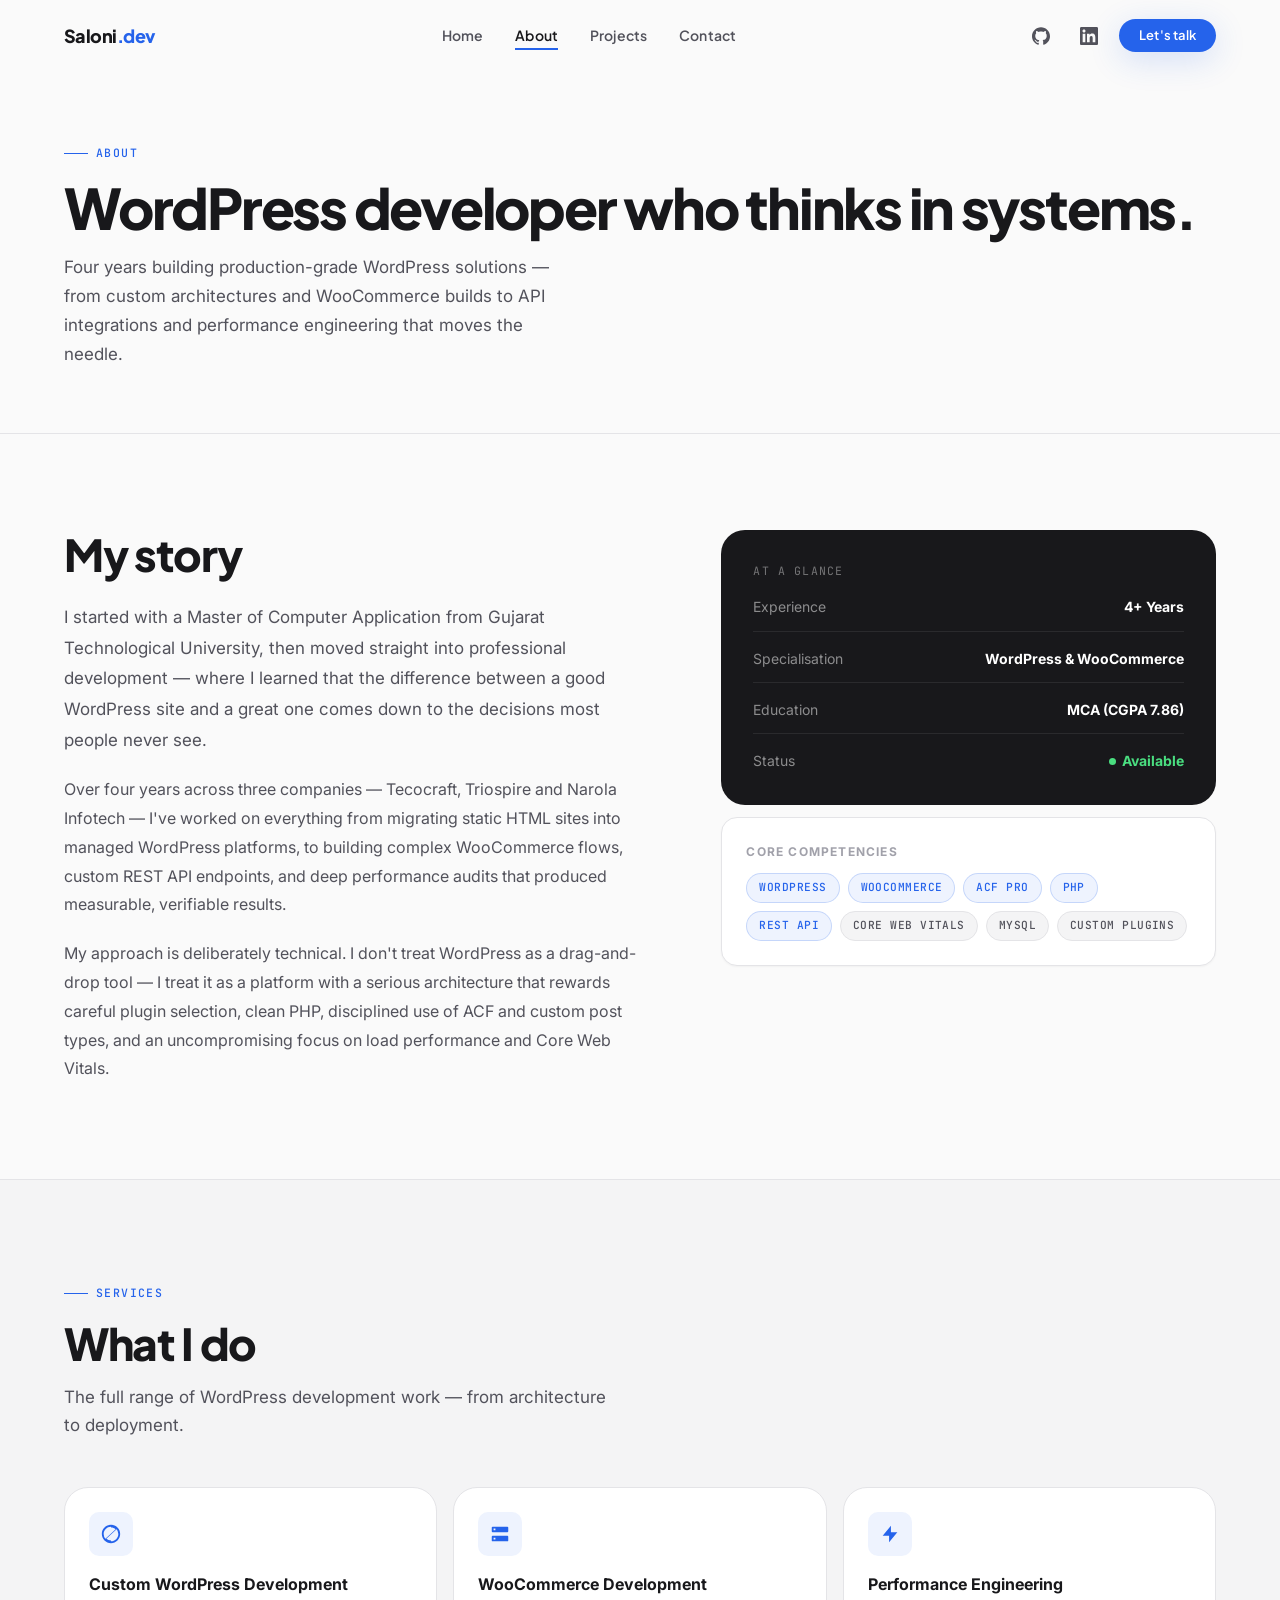
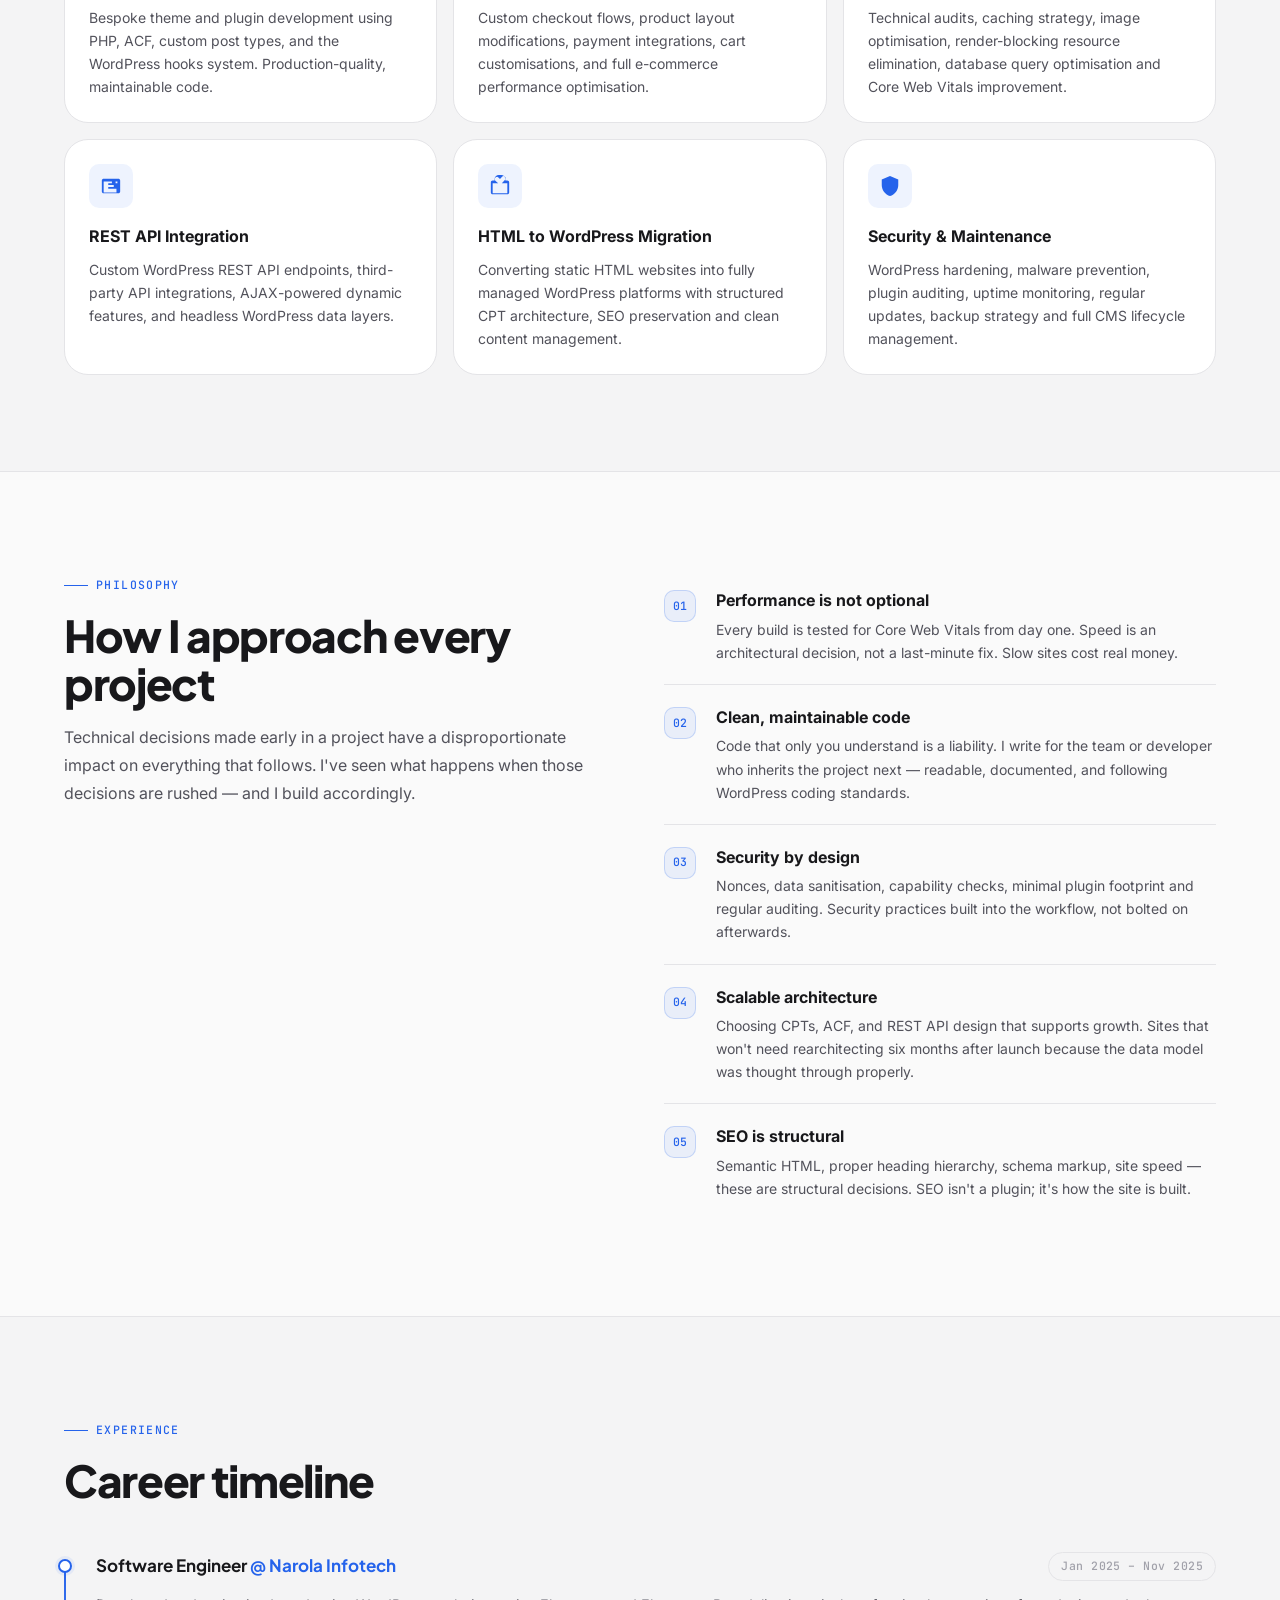
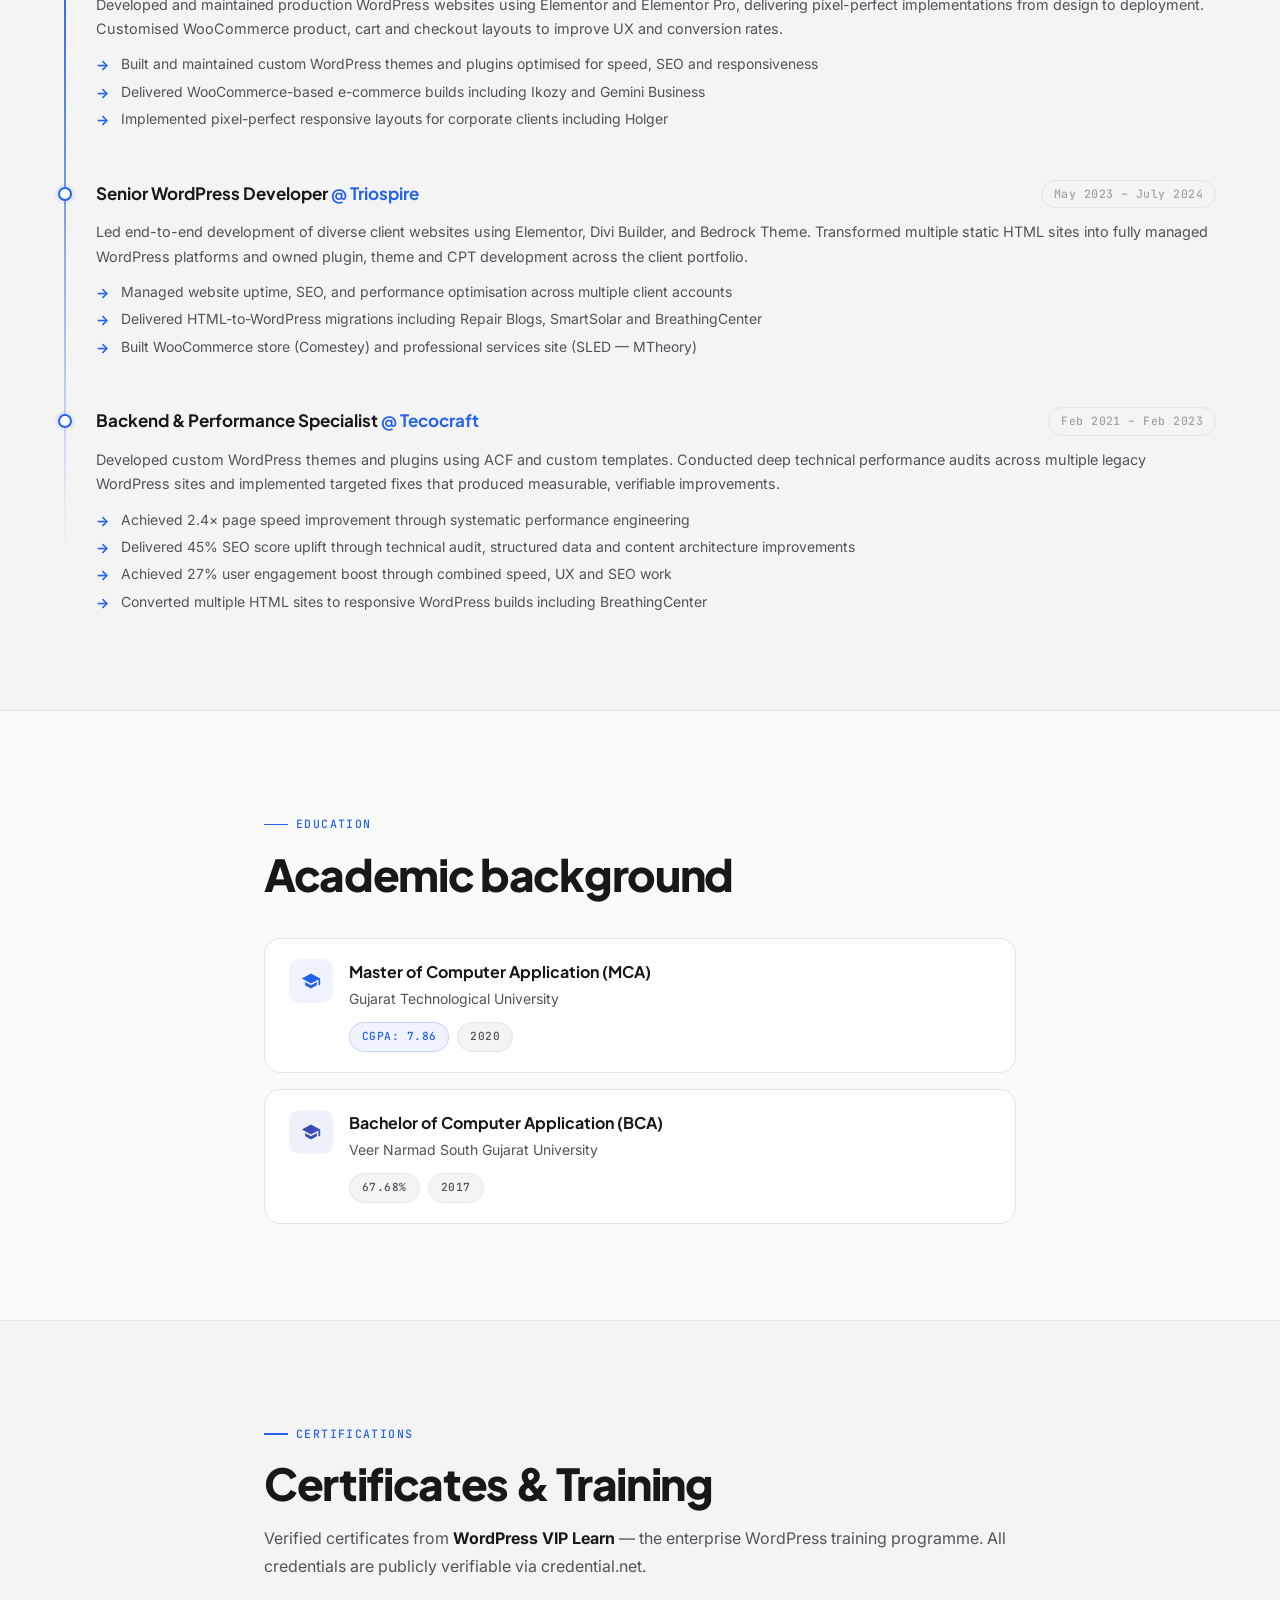
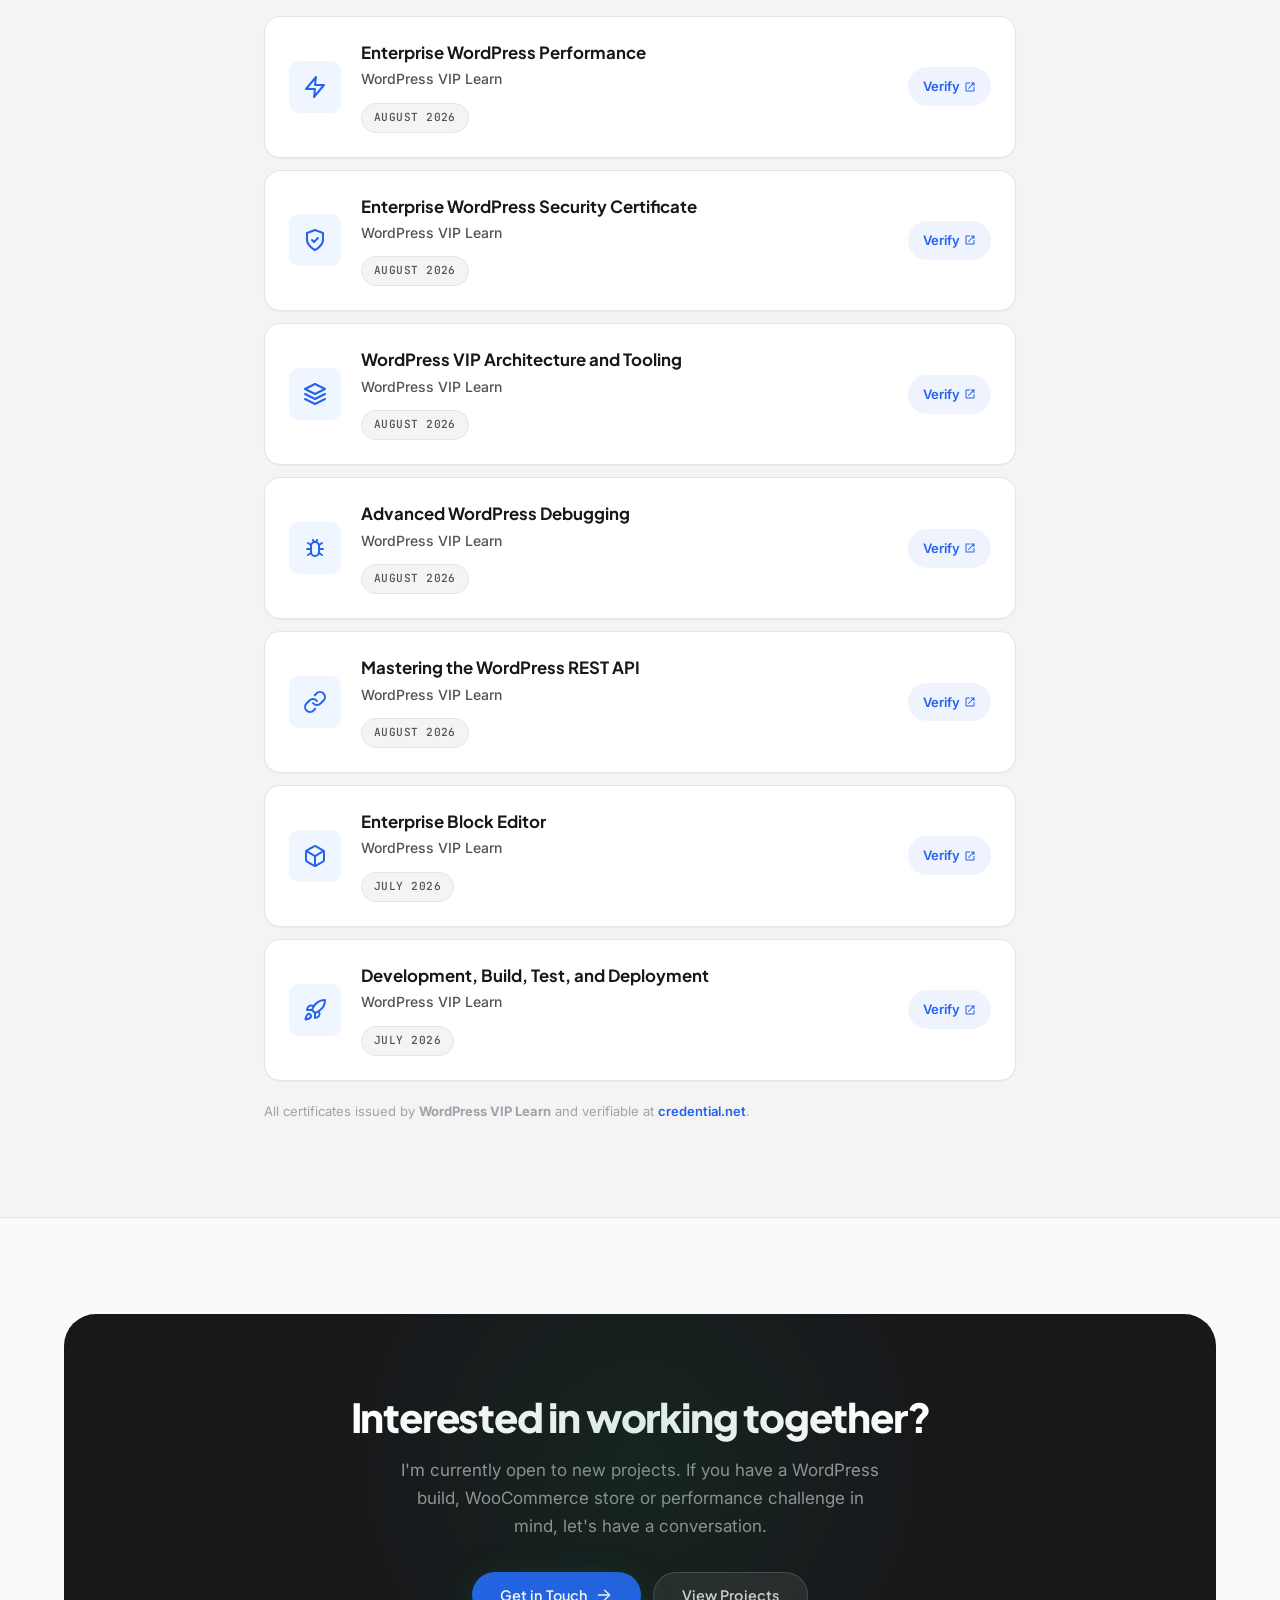
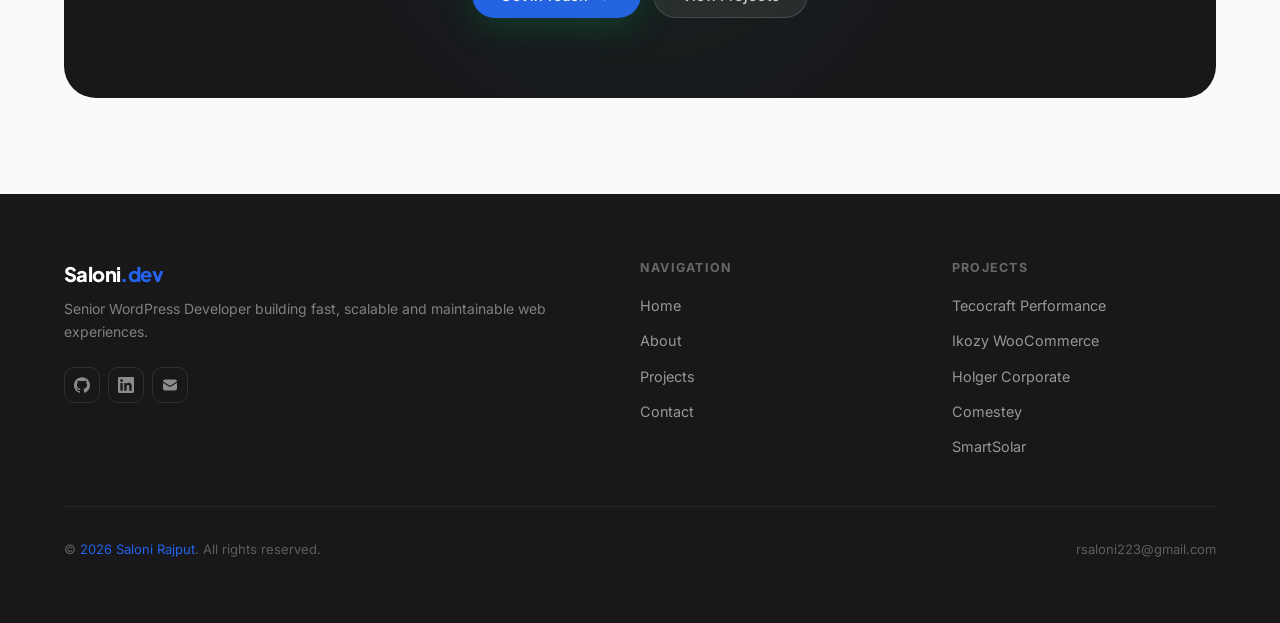
==== about.html @ 974dfb71 "New Look" ====
<!DOCTYPE html>
<html lang="en">

<head>
  <meta charset="UTF-8">
  <meta name="viewport" content="width=device-width, initial-scale=1.0">
  <title>About — Saloni Rajput | WordPress Developer with 4+ Years Experience</title>
  <meta name="description"
    content="Learn about Saloni Rajput — a Senior WordPress Developer with 4+ years of experience. MCA graduate specialising in custom themes, WooCommerce, REST API and performance engineering.">
  <meta name="robots" content="index, follow">
  <link rel="canonical" href="https://salonirajput30.github.io/about.html">

  <meta property="og:type" content="profile">
  <meta property="og:url" content="https://salonirajput30.github.io/about.html">
  <meta property="og:title" content="About Saloni Rajput — Senior WordPress Developer">
  <meta property="og:description"
    content="4+ years building fast, scalable WordPress websites. MCA graduate. Expert in WooCommerce, ACF, REST API and Core Web Vitals.">
  <meta property="og:site_name" content="Saloni Rajput Portfolio">

  <link rel="preconnect" href="https://fonts.googleapis.com">
  <link rel="preconnect" href="https://fonts.gstatic.com" crossorigin>
  <link
    href="https://fonts.googleapis.com/css2?family=Plus+Jakarta+Sans:ital,wght@0,300;0,400;0,500;0,600;0,700;0,800;1,400&family=Inter:wght@400;500;600&family=JetBrains+Mono:wght@400;500&display=swap"
    rel="stylesheet">

  <link rel="stylesheet" href="assets/css/style.css">
  <link rel="stylesheet" href="assets/css/components.css">
  <link rel="stylesheet" href="assets/css/responsive.css">

  <style>
    .about-intro-grid {
      display: grid;
      grid-template-columns: 1.2fr 1fr;
      gap: var(--space-16);
      align-items: start;
    }

    .service-grid {
      display: grid;
      grid-template-columns: repeat(3, 1fr);
      gap: var(--space-4);
    }

    .philosophy-grid {
      display: grid;
      grid-template-columns: 1fr 1fr;
      gap: var(--space-12);
      align-items: start;
    }

    @media (max-width: 1024px) {
      .service-grid {
        grid-template-columns: repeat(2, 1fr);
      }

      .philosophy-grid {
        grid-template-columns: 1fr;
      }
    }

    @media (max-width: 600px) {
      .service-grid {
        grid-template-columns: 1fr;
      }
    }
  </style>
</head>

<body>

  <header class="site-header" role="banner">
    <div class="nav-inner">
      <a href="/" class="nav-wordmark" aria-label="Saloni Rajput — Home">Saloni<span>.dev</span></a>
      <nav class="nav-links" aria-label="Main navigation">
        <a href="/" class="nav-link">Home</a>
        <a href="about.html" class="nav-link active">About</a>
        <a href="projects.html" class="nav-link">Projects</a>
        <a href="contact.html" class="nav-link">Contact</a>
      </nav>
      <div class="nav-actions">
        <a href="https://github.com/SaloniRajput30" class="nav-icon-link" target="_blank" rel="noopener noreferrer"
          aria-label="GitHub">
          <svg viewBox="0 0 24 24">
            <path
              d="M12 .297c-6.63 0-12 5.373-12 12 0 5.303 3.438 9.8 8.205 11.385.6.113.82-.258.82-.577 0-.285-.01-1.04-.015-2.04-3.338.724-4.042-1.61-4.042-1.61C4.422 18.07 3.633 17.7 3.633 17.7c-1.087-.744.084-.729.084-.729 1.205.084 1.838 1.236 1.838 1.236 1.07 1.835 2.809 1.305 3.495.998.108-.776.417-1.305.76-1.605-2.665-.3-5.466-1.332-5.466-5.93 0-1.31.465-2.38 1.235-3.22-.135-.303-.54-1.523.105-3.176 0 0 1.005-.322 3.3 1.23.96-.267 1.98-.399 3-.405 1.02.006 2.04.138 3 .405 2.28-1.552 3.285-1.23 3.285-1.23.645 1.653.24 2.873.12 3.176.765.84 1.23 1.91 1.23 3.22 0 4.61-2.805 5.625-5.475 5.92.42.36.81 1.096.81 2.22 0 1.606-.015 2.896-.015 3.286 0 .315.21.69.825.57C20.565 22.092 24 17.592 24 12.297c0-6.627-5.373-12-12-12" />
          </svg>
        </a>
        <a href="https://www.linkedin.com/in/saloni-rajput-704a52219/" class="nav-icon-link" target="_blank"
          rel="noopener noreferrer" aria-label="LinkedIn">
          <svg viewBox="0 0 24 24">
            <path
              d="M20.447 20.452h-3.554v-5.569c0-1.328-.027-3.037-1.852-3.037-1.853 0-2.136 1.445-2.136 2.939v5.667H9.351V9h3.414v1.561h.046c.477-.9 1.637-1.85 3.37-1.85 3.601 0 4.267 2.37 4.267 5.455v6.286zM5.337 7.433c-1.144 0-2.063-.926-2.063-2.065 0-1.138.92-2.063 2.063-2.063 1.14 0 2.064.925 2.064 2.063 0 1.139-.925 2.065-2.064 2.065zm1.782 13.019H3.555V9h3.564v11.452zM22.225 0H1.771C.792 0 0 .774 0 1.729v20.542C0 23.227.792 24 1.771 24h20.451C23.2 24 24 23.227 24 22.271V1.729C24 .774 23.2 0 22.222 0h.003z" />
          </svg>
        </a>
        <a href="contact.html" class="btn btn-primary btn-sm">Let's talk</a>
      </div>
      <button class="nav-hamburger" aria-label="Open menu" aria-expanded="false" aria-controls="mobile-nav">
        <span></span><span></span><span></span>
      </button>
    </div>
  </header>

  <div class="mobile-nav" id="mobile-nav" aria-hidden="true" role="dialog" aria-label="Navigation menu">
    <a href="/" class="mobile-nav-link">Home</a>
    <a href="about.html" class="mobile-nav-link">About</a>
    <a href="projects.html" class="mobile-nav-link">Projects</a>
    <a href="contact.html" class="mobile-nav-link">Contact</a>
    <div class="mobile-nav-actions">
      <a href="https://github.com/SaloniRajput30" class="btn btn-secondary btn-sm" target="_blank"
        rel="noopener noreferrer">GitHub</a>
      <a href="contact.html" class="btn btn-primary btn-sm">Let's talk</a>
    </div>
  </div>

  <main>

    <!-- PAGE HERO -->
    <section class="page-hero" aria-labelledby="about-heading">
      <div class="container">
        <div class="section-label" aria-hidden="true">About</div>
        <h1 class="page-hero-title" id="about-heading">WordPress developer who thinks in systems.</h1>
        <p class="page-hero-subtitle">Four years building production-grade WordPress solutions — from custom
          architectures and WooCommerce builds to API integrations and performance engineering that moves the needle.
        </p>
      </div>
    </section>

    <!-- INTRODUCTION -->
    <section class="section" aria-labelledby="intro-heading">
      <div class="container">
        <div class="about-intro-grid">
          <div class="reveal-left">
            <h2 class="section-heading" id="intro-heading" style="margin-bottom: 24px;">My story</h2>
            <p style="color: var(--text-secondary); line-height: 1.8; margin-bottom: 20px; font-size: 1.0625rem;">
              I started with a Master of Computer Application from Gujarat Technological University, then moved straight
              into professional development — where I learned that the difference between a good WordPress site and a
              great one comes down to the decisions most people never see.
            </p>
            <p style="color: var(--text-secondary); line-height: 1.8; margin-bottom: 20px;">
              Over four years across three companies — Tecocraft, Triospire and Narola Infotech — I've worked on
              everything from migrating static HTML sites into managed WordPress platforms, to building complex
              WooCommerce flows, custom REST API endpoints, and deep performance audits that produced measurable,
              verifiable results.
            </p>
            <p style="color: var(--text-secondary); line-height: 1.8;">
              My approach is deliberately technical. I don't treat WordPress as a drag-and-drop tool — I treat it as a
              platform with a serious architecture that rewards careful plugin selection, clean PHP, disciplined use of
              ACF and custom post types, and an uncompromising focus on load performance and Core Web Vitals.
            </p>
          </div>

          <div class="reveal-right" style="display: flex; flex-direction: column; gap: 12px;">
            <div style="background: var(--text-primary); border-radius: var(--radius-xl); padding: 32px; color: white;">
              <div
                style="font-family: var(--font-mono); font-size: 0.72rem; letter-spacing: 0.1em; color: rgba(255,255,255,0.4); text-transform: uppercase; margin-bottom: 16px;">
                At a glance</div>
              <div style="display: flex; flex-direction: column; gap: 16px;">
                <div
                  style="display: flex; justify-content: space-between; padding-bottom: 12px; border-bottom: 1px solid rgba(255,255,255,0.08);">
                  <span style="font-size: 0.875rem; color: rgba(255,255,255,0.5);">Experience</span>
                  <span style="font-size: 0.875rem; font-weight: 700; color: #fff;">4+ Years</span>
                </div>
                <div
                  style="display: flex; justify-content: space-between; padding-bottom: 12px; border-bottom: 1px solid rgba(255,255,255,0.08);">
                  <span style="font-size: 0.875rem; color: rgba(255,255,255,0.5);">Specialisation</span>
                  <span style="font-size: 0.875rem; font-weight: 700; color: #fff;">WordPress &amp; WooCommerce</span>
                </div>
                <div
                  style="display: flex; justify-content: space-between; padding-bottom: 12px; border-bottom: 1px solid rgba(255,255,255,0.08);">
                  <span style="font-size: 0.875rem; color: rgba(255,255,255,0.5);">Education</span>
                  <span style="font-size: 0.875rem; font-weight: 700; color: #fff;">MCA (CGPA 7.86)</span>
                </div>
                <div style="display: flex; justify-content: space-between;">
                  <span style="font-size: 0.875rem; color: rgba(255,255,255,0.5);">Status</span>
                  <span
                    style="display: flex; align-items: center; gap: 6px; font-size: 0.875rem; font-weight: 700; color: #4ADE80;"><span
                      style="width:7px;height:7px;border-radius:50%;background:#4ADE80;display:inline-block;"></span>Available</span>
                </div>
              </div>
            </div>

            <div class="card card-sm">
              <div
                style="font-size: 0.75rem; font-weight: 700; color: var(--text-tertiary); text-transform: uppercase; letter-spacing: 0.1em; margin-bottom: 12px;">
                Core competencies</div>
              <div style="display: flex; flex-wrap: wrap; gap: 8px;">
                <span class="badge badge-accent">WordPress</span>
                <span class="badge badge-accent">WooCommerce</span>
                <span class="badge badge-accent">ACF Pro</span>
                <span class="badge badge-accent">PHP</span>
                <span class="badge badge-accent">REST API</span>
                <span class="badge badge-surface">Core Web Vitals</span>
                <span class="badge badge-surface">MySQL</span>
                <span class="badge badge-surface">Custom Plugins</span>
              </div>
            </div>
          </div>
        </div>
      </div>
    </section>

    <!-- WHAT I DO -->
    <section class="section"
      style="background: var(--bg-subtle); border-top: 1px solid var(--border); border-bottom: 1px solid var(--border);"
      aria-labelledby="services-heading">
      <div class="container">
        <div class="reveal" style="margin-bottom: 48px;">
          <div class="section-label" aria-hidden="true">Services</div>
          <h2 class="section-heading" id="services-heading">What I do</h2>
          <p class="section-subheading">The full range of WordPress development work — from architecture to deployment.
          </p>
        </div>

        <div class="service-grid stagger">
          <div class="service-card reveal">
            <div class="service-icon" aria-hidden="true">
              <svg viewBox="0 0 24 24">
                <path
                  d="M12 2C6.486 2 2 6.486 2 12s4.486 10 10 10 10-4.486 10-10S17.514 2 12 2zm0 3c1.954 0 3.741.716 5.122 1.894L5.894 17.122A7.962 7.962 0 0 1 4 12c0-4.411 3.589-8 8-8zm0 14a7.968 7.968 0 0 1-5.122-1.894L18.106 6.878A7.962 7.962 0 0 1 20 12c0 4.411-3.589 8-8 8z" />
              </svg>
            </div>
            <div class="service-title">Custom WordPress Development</div>
            <p class="service-desc">Bespoke theme and plugin development using PHP, ACF, custom post types, and the
              WordPress hooks system. Production-quality, maintainable code.</p>
          </div>
          <div class="service-card reveal">
            <div class="service-icon" aria-hidden="true">
              <svg viewBox="0 0 24 24">
                <path
                  d="M4 4h16a1 1 0 0 1 1 1v4a1 1 0 0 1-1 1H4a1 1 0 0 1-1-1V5a1 1 0 0 1 1-1zm0 10h16a1 1 0 0 1 1 1v4a1 1 0 0 1-1 1H4a1 1 0 0 1-1-1v-4a1 1 0 0 1 1-1zm3 2H5v2h2v-2zm0-10H5v2h2V6z" />
              </svg>
            </div>
            <div class="service-title">WooCommerce Development</div>
            <p class="service-desc">Custom checkout flows, product layout modifications, payment integrations, cart
              customisations, and full e-commerce performance optimisation.</p>
          </div>
          <div class="service-card reveal">
            <div class="service-icon" aria-hidden="true">
              <svg viewBox="0 0 24 24">
                <path d="M13 10V3L4 14h7v7l9-11h-7z" />
              </svg>
            </div>
            <div class="service-title">Performance Engineering</div>
            <p class="service-desc">Technical audits, caching strategy, image optimisation, render-blocking resource
              elimination, database query optimisation and Core Web Vitals improvement.</p>
          </div>
          <div class="service-card reveal">
            <div class="service-icon" aria-hidden="true">
              <svg viewBox="0 0 24 24">
                <path
                  d="M20 4H4c-1.103 0-2 .897-2 2v12c0 1.103.897 2 2 2h16c1.103 0 2-.897 2-2V6c0-1.103-.897-2-2-2zm-3 3h2v2h-2V7zm-4 0h2v2h-2V7zM4 19V7h11v2H9v2h6v2H9v2h8.938L18 19H4z" />
              </svg>
            </div>
            <div class="service-title">REST API Integration</div>
            <p class="service-desc">Custom WordPress REST API endpoints, third-party API integrations, AJAX-powered
              dynamic features, and headless WordPress data layers.</p>
          </div>
          <div class="service-card reveal">
            <div class="service-icon" aria-hidden="true">
              <svg viewBox="0 0 24 24">
                <path
                  d="M20 6h-2.18c.07-.44.18-.86.18-1.3C18 2.1 15.9 0 13.3 0c-1.5 0-2.7.72-3.56 1.83L12 4.34 14.26 1.8C14.72 1.3 15.2 1 15.7 1c1.4 0 2.5 1.12 2.5 2.5 0 .78-.37 1.47-.9 1.93L14 9h6v11H4V9h6L7.2 6.43c-.53-.46-.9-1.15-.9-1.93C6.3 3.12 7.4 2 8.8 2c.5 0 .98.3 1.44.8L12 4.34 14.26 1.8C13.4.72 12.2 0 10.7 0 8.1 0 6 2.1 6 4.7c0 .44.11.86.18 1.3H4c-1.1 0-2 .9-2 2v11c0 1.1.9 2 2 2h16c1.1 0 2-.9 2-2V8c0-1.1-.9-2-2-2z" />
              </svg>
            </div>
            <div class="service-title">HTML to WordPress Migration</div>
            <p class="service-desc">Converting static HTML websites into fully managed WordPress platforms with
              structured CPT architecture, SEO preservation and clean content management.</p>
          </div>
          <div class="service-card reveal">
            <div class="service-icon" aria-hidden="true">
              <svg viewBox="0 0 24 24">
                <path d="M12 1L3 5v6c0 5.55 3.84 10.74 9 12 5.16-1.26 9-6.45 9-12V5l-9-4z" />
              </svg>
            </div>
            <div class="service-title">Security &amp; Maintenance</div>
            <p class="service-desc">WordPress hardening, malware prevention, plugin auditing, uptime monitoring, regular
              updates, backup strategy and full CMS lifecycle management.</p>
          </div>
        </div>
      </div>
    </section>

    <!-- DEVELOPMENT PHILOSOPHY -->
    <section class="section" aria-labelledby="philosophy-heading">
      <div class="container">
        <div class="philosophy-grid">
          <div class="reveal-left">
            <div class="section-label" aria-hidden="true">Philosophy</div>
            <h2 class="section-heading" id="philosophy-heading">How I approach every project</h2>
            <p style="color: var(--text-secondary); line-height: 1.75; margin-top: 12px;">
              Technical decisions made early in a project have a disproportionate impact on everything that follows.
              I've seen what happens when those decisions are rushed — and I build accordingly.
            </p>
          </div>
          <div class="reveal-right">
            <div class="principle-item">
              <div class="principle-number">01</div>
              <div>
                <div class="principle-title">Performance is not optional</div>
                <p class="principle-desc">Every build is tested for Core Web Vitals from day one. Speed is an
                  architectural decision, not a last-minute fix. Slow sites cost real money.</p>
              </div>
            </div>
            <div class="principle-item">
              <div class="principle-number">02</div>
              <div>
                <div class="principle-title">Clean, maintainable code</div>
                <p class="principle-desc">Code that only you understand is a liability. I write for the team or
                  developer who inherits the project next — readable, documented, and following WordPress coding
                  standards.</p>
              </div>
            </div>
            <div class="principle-item">
              <div class="principle-number">03</div>
              <div>
                <div class="principle-title">Security by design</div>
                <p class="principle-desc">Nonces, data sanitisation, capability checks, minimal plugin footprint and
                  regular auditing. Security practices built into the workflow, not bolted on afterwards.</p>
              </div>
            </div>
            <div class="principle-item">
              <div class="principle-number">04</div>
              <div>
                <div class="principle-title">Scalable architecture</div>
                <p class="principle-desc">Choosing CPTs, ACF, and REST API design that supports growth. Sites that won't
                  need rearchitecting six months after launch because the data model was thought through properly.</p>
              </div>
            </div>
            <div class="principle-item">
              <div class="principle-number">05</div>
              <div>
                <div class="principle-title">SEO is structural</div>
                <p class="principle-desc">Semantic HTML, proper heading hierarchy, schema markup, site speed — these are
                  structural decisions. SEO isn't a plugin; it's how the site is built.</p>
              </div>
            </div>
          </div>
        </div>
      </div>
    </section>

    <!-- EXPERIENCE TIMELINE -->
    <section class="section"
      style="background: var(--bg-subtle); border-top: 1px solid var(--border); border-bottom: 1px solid var(--border);"
      aria-labelledby="exp-heading">
      <div class="container">
        <div class="reveal" style="margin-bottom: 48px;">
          <div class="section-label" aria-hidden="true">Experience</div>
          <h2 class="section-heading" id="exp-heading">Career timeline</h2>
        </div>

        <div class="timeline">
          <div class="timeline-item reveal">
            <div class="timeline-dot" aria-hidden="true"></div>
            <div class="timeline-header">
              <div>
                <div class="timeline-role">Software Engineer <span class="timeline-company">@ Narola Infotech</span>
                </div>
              </div>
              <div class="timeline-period">Jan 2025 – Nov 2025</div>
            </div>
            <p class="timeline-desc">Developed and maintained production WordPress websites using Elementor and
              Elementor Pro, delivering pixel-perfect implementations from design to deployment. Customised WooCommerce
              product, cart and checkout layouts to improve UX and conversion rates.</p>
            <div class="timeline-achievements">
              <div class="timeline-achievement">Built and maintained custom WordPress themes and plugins optimised for
                speed, SEO and responsiveness</div>
              <div class="timeline-achievement">Delivered WooCommerce-based e-commerce builds including Ikozy and Gemini
                Business</div>
              <div class="timeline-achievement">Implemented pixel-perfect responsive layouts for corporate clients
                including Holger</div>
            </div>
          </div>

          <div class="timeline-item reveal">
            <div class="timeline-dot" aria-hidden="true"></div>
            <div class="timeline-header">
              <div>
                <div class="timeline-role">Senior WordPress Developer <span class="timeline-company">@ Triospire</span>
                </div>
              </div>
              <div class="timeline-period">May 2023 – July 2024</div>
            </div>
            <p class="timeline-desc">Led end-to-end development of diverse client websites using Elementor, Divi
              Builder, and Bedrock Theme. Transformed multiple static HTML sites into fully managed WordPress platforms
              and owned plugin, theme and CPT development across the client portfolio.</p>
            <div class="timeline-achievements">
              <div class="timeline-achievement">Managed website uptime, SEO, and performance optimisation across
                multiple client accounts</div>
              <div class="timeline-achievement">Delivered HTML-to-WordPress migrations including Repair Blogs,
                SmartSolar and BreathingCenter</div>
              <div class="timeline-achievement">Built WooCommerce store (Comestey) and professional services site (SLED
                — MTheory)</div>
            </div>
          </div>

          <div class="timeline-item reveal">
            <div class="timeline-dot" aria-hidden="true"></div>
            <div class="timeline-header">
              <div>
                <div class="timeline-role">Backend &amp; Performance Specialist <span class="timeline-company">@
                    Tecocraft</span></div>
              </div>
              <div class="timeline-period">Feb 2021 – Feb 2023</div>
            </div>
            <p class="timeline-desc">Developed custom WordPress themes and plugins using ACF and custom templates.
              Conducted deep technical performance audits across multiple legacy WordPress sites and implemented
              targeted fixes that produced measurable, verifiable improvements.</p>
            <div class="timeline-achievements">
              <div class="timeline-achievement">Achieved 2.4× page speed improvement through systematic performance
                engineering</div>
              <div class="timeline-achievement">Delivered 45% SEO score uplift through technical audit, structured data
                and content architecture improvements</div>
              <div class="timeline-achievement">Achieved 27% user engagement boost through combined speed, UX and SEO
                work</div>
              <div class="timeline-achievement">Converted multiple HTML sites to responsive WordPress builds including
                BreathingCenter</div>
            </div>
          </div>
        </div>
      </div>
    </section>

    <!-- EDUCATION -->
    <section class="section" aria-labelledby="education-heading">
      <div class="container" style="max-width: 800px;">
        <div class="reveal" style="margin-bottom: 40px;">
          <div class="section-label" aria-hidden="true">Education</div>
          <h2 class="section-heading" id="education-heading">Academic background</h2>
        </div>

        <div style="display: flex; flex-direction: column; gap: 16px;" class="stagger">
          <div class="edu-card reveal">
            <div class="edu-icon" aria-hidden="true">
              <svg viewBox="0 0 24 24">
                <path d="M12 3L1 9l11 6 9-4.91V17h2V9L12 3zM5 13.18v4L12 21l7-3.82v-4L12 17l-7-3.82z" />
              </svg>
            </div>
            <div>
              <div class="edu-degree">Master of Computer Application (MCA)</div>
              <div class="edu-institution">Gujarat Technological University</div>
              <div class="edu-meta">
                <span class="badge badge-accent">CGPA: 7.86</span>
                <span class="badge badge-surface">2020</span>
              </div>
            </div>
          </div>

          <div class="edu-card reveal">
            <div class="edu-icon" style="background: var(--accent2-muted); color: var(--accent2);" aria-hidden="true">
              <svg viewBox="0 0 24 24">
                <path d="M12 3L1 9l11 6 9-4.91V17h2V9L12 3zM5 13.18v4L12 21l7-3.82v-4L12 17l-7-3.82z" />
              </svg>
            </div>
            <div>
              <div class="edu-degree">Bachelor of Computer Application (BCA)</div>
              <div class="edu-institution">Veer Narmad South Gujarat University</div>
              <div class="edu-meta">
                <span class="badge badge-surface">67.68%</span>
                <span class="badge badge-surface">2017</span>
              </div>
            </div>
          </div>
        </div>
      </div>
    </section>

    <!-- CERTIFICATIONS -->
    <section class="section"
      style="background: var(--bg-subtle); border-top: 1px solid var(--border); border-bottom: 1px solid var(--border);"
      aria-labelledby="certs-heading">
      <div class="container" style="max-width: 800px;">
        <div class="reveal" style="margin-bottom: 36px;">
          <div class="section-label" aria-hidden="true">Certifications</div>
          <h2 class="section-heading" id="certs-heading">Certificates &amp; Training</h2>
          <p style="color: var(--text-secondary); line-height: 1.75; margin-top: 12px;">
            Verified certificates from <strong style="color: var(--text-primary);">WordPress VIP Learn</strong> — the enterprise WordPress training programme. All credentials are publicly verifiable via credential.net.
          </p>
        </div>

        <div style="display: flex; flex-direction: column; gap: 12px;" class="stagger">

          <!-- Cert 1 -->
          <div class="cert-card reveal">
            <div class="cert-icon" aria-hidden="true">
              <svg xmlns="http://www.w3.org/2000/svg" viewBox="0 0 24 24"><polygon points="13 2 3 14 12 14 11 22 21 10 12 10 13 2"/></svg>
            </div>
            <div class="cert-body">
              <div class="cert-title">Enterprise WordPress Performance</div>
              <div class="cert-issuer">WordPress VIP Learn</div>
              <div class="cert-meta">
                <span class="badge badge-surface">August 2026</span>
              </div>
            </div>
            <a href="https://www.credential.net/c1ced2d9-0975-4fbf-8c25-374edeb745b1?username=salonirajput785162"
               class="cert-verify-link" target="_blank" rel="noopener noreferrer" aria-label="Verify Enterprise WordPress Performance certificate">
              Verify
              <svg style="width:12px;height:12px;fill:currentColor;flex-shrink:0;" viewBox="0 0 24 24"><path d="M19 19H5V5h7V3H5a2 2 0 0 0-2 2v14a2 2 0 0 0 2 2h14a2 2 0 0 0 2-2v-7h-2v7zM14 3v2h3.59l-9.83 9.83 1.41 1.41L19 6.41V10h2V3h-7z"/></svg>
            </a>
          </div>

          <!-- Cert 2 -->
          <div class="cert-card reveal">
            <div class="cert-icon" aria-hidden="true">
              <svg xmlns="http://www.w3.org/2000/svg" viewBox="0 0 24 24"><path d="M12 22s8-4 8-10V5l-8-3-8 3v7c0 6 8 10 8 10z"/><path d="m9 12 2 2 4-4"/></svg>
            </div>
            <div class="cert-body">
              <div class="cert-title">Enterprise WordPress Security Certificate</div>
              <div class="cert-issuer">WordPress VIP Learn</div>
              <div class="cert-meta">
                <span class="badge badge-surface">August 2026</span>
              </div>
            </div>
            <a href="https://www.credential.net/77e09fc0-7db5-4d97-8102-c929dbbced21?username=salonirajput785162"
               class="cert-verify-link" target="_blank" rel="noopener noreferrer" aria-label="Verify Enterprise WordPress Security certificate">
              Verify
              <svg style="width:12px;height:12px;fill:currentColor;flex-shrink:0;" viewBox="0 0 24 24"><path d="M19 19H5V5h7V3H5a2 2 0 0 0-2 2v14a2 2 0 0 0 2 2h14a2 2 0 0 0 2-2v-7h-2v7zM14 3v2h3.59l-9.83 9.83 1.41 1.41L19 6.41V10h2V3h-7z"/></svg>
            </a>
          </div>

          <!-- Cert 3 -->
          <div class="cert-card reveal">
            <div class="cert-icon" aria-hidden="true">
              <svg xmlns="http://www.w3.org/2000/svg" viewBox="0 0 24 24"><polygon points="12 2 2 7 12 12 22 7 12 2"/><polyline points="2 12 12 17 22 12"/><polyline points="2 17 12 22 22 17"/></svg>
            </div>
            <div class="cert-body">
              <div class="cert-title">WordPress VIP Architecture and Tooling</div>
              <div class="cert-issuer">WordPress VIP Learn</div>
              <div class="cert-meta">
                <span class="badge badge-surface">August 2026</span>
              </div>
            </div>
            <a href="https://www.credential.net/1032265c-eb5f-4b49-a248-3f14e7a91b2b?username=salonirajput785162"
               class="cert-verify-link" target="_blank" rel="noopener noreferrer" aria-label="Verify WordPress VIP Architecture and Tooling certificate">
              Verify
              <svg style="width:12px;height:12px;fill:currentColor;flex-shrink:0;" viewBox="0 0 24 24"><path d="M19 19H5V5h7V3H5a2 2 0 0 0-2 2v14a2 2 0 0 0 2 2h14a2 2 0 0 0 2-2v-7h-2v7zM14 3v2h3.59l-9.83 9.83 1.41 1.41L19 6.41V10h2V3h-7z"/></svg>
            </a>
          </div>

          <!-- Cert 4 -->
          <div class="cert-card reveal">
            <div class="cert-icon" aria-hidden="true">
              <svg xmlns="http://www.w3.org/2000/svg" viewBox="0 0 24 24"><rect width="8" height="14" x="8" y="6" rx="4"/><path d="m19 7-3 2"/><path d="m5 7 3 2"/><path d="m19 19-3-2"/><path d="m5 19 3-2"/><path d="M20 13h-4"/><path d="M4 13h4"/><path d="m10 4 1 2"/><path d="m14 4-1 2"/></svg>
            </div>
            <div class="cert-body">
              <div class="cert-title">Advanced WordPress Debugging</div>
              <div class="cert-issuer">WordPress VIP Learn</div>
              <div class="cert-meta">
                <span class="badge badge-surface">August 2026</span>
              </div>
            </div>
            <a href="https://www.credential.net/7d567d24-cdab-489f-92f1-6bde8c381cf5?username=salonirajput785162"
               class="cert-verify-link" target="_blank" rel="noopener noreferrer" aria-label="Verify Advanced WordPress Debugging certificate">
              Verify
              <svg style="width:12px;height:12px;fill:currentColor;flex-shrink:0;" viewBox="0 0 24 24"><path d="M19 19H5V5h7V3H5a2 2 0 0 0-2 2v14a2 2 0 0 0 2 2h14a2 2 0 0 0 2-2v-7h-2v7zM14 3v2h3.59l-9.83 9.83 1.41 1.41L19 6.41V10h2V3h-7z"/></svg>
            </a>
          </div>

          <!-- Cert 5 -->
          <div class="cert-card reveal">
            <div class="cert-icon" aria-hidden="true">
              <svg xmlns="http://www.w3.org/2000/svg" viewBox="0 0 24 24"><path d="M10 13a5 5 0 0 0 7.54.54l3-3a5 5 0 0 0-7.07-7.07l-1.72 1.71"/><path d="M14 11a5 5 0 0 0-7.54-.54l-3 3a5 5 0 0 0 7.07 7.07l1.71-1.71"/></svg>
            </div>
            <div class="cert-body">
              <div class="cert-title">Mastering the WordPress REST API</div>
              <div class="cert-issuer">WordPress VIP Learn</div>
              <div class="cert-meta">
                <span class="badge badge-surface">August 2026</span>
              </div>
            </div>
            <a href="https://www.credential.net/63a225f0-788e-411f-ad4c-eba5b0411f3b?username=salonirajput785162"
               class="cert-verify-link" target="_blank" rel="noopener noreferrer" aria-label="Verify Mastering the WordPress REST API certificate">
              Verify
              <svg style="width:12px;height:12px;fill:currentColor;flex-shrink:0;" viewBox="0 0 24 24"><path d="M19 19H5V5h7V3H5a2 2 0 0 0-2 2v14a2 2 0 0 0 2 2h14a2 2 0 0 0 2-2v-7h-2v7zM14 3v2h3.59l-9.83 9.83 1.41 1.41L19 6.41V10h2V3h-7z"/></svg>
            </a>
          </div>

          <!-- Cert 6 -->
          <div class="cert-card reveal">
            <div class="cert-icon" aria-hidden="true">
              <svg xmlns="http://www.w3.org/2000/svg" viewBox="0 0 24 24"><path d="M21 16V8a2 2 0 0 0-1-1.73l-7-4a2 2 0 0 0-2 0l-7 4A2 2 0 0 0 3 8v8a2 2 0 0 0 1 1.73l7 4a2 2 0 0 0 2 0l7-4A2 2 0 0 0 21 16z"/><polyline points="3.27 6.96 12 12.01 20.73 6.96"/><line x1="12" y1="22.08" x2="12" y2="12"/></svg>
            </div>
            <div class="cert-body">
              <div class="cert-title">Enterprise Block Editor</div>
              <div class="cert-issuer">WordPress VIP Learn</div>
              <div class="cert-meta">
                <span class="badge badge-surface">July 2026</span>
              </div>
            </div>
            <a href="https://www.credential.net/9d018574-5424-4cf7-bd55-b71345c0d114?username=salonirajput785162"
               class="cert-verify-link" target="_blank" rel="noopener noreferrer" aria-label="Verify Enterprise Block Editor certificate">
              Verify
              <svg style="width:12px;height:12px;fill:currentColor;flex-shrink:0;" viewBox="0 0 24 24"><path d="M19 19H5V5h7V3H5a2 2 0 0 0-2 2v14a2 2 0 0 0 2 2h14a2 2 0 0 0 2-2v-7h-2v7zM14 3v2h3.59l-9.83 9.83 1.41 1.41L19 6.41V10h2V3h-7z"/></svg>
            </a>
          </div>

          <!-- Cert 7 -->
          <div class="cert-card reveal">
            <div class="cert-icon" aria-hidden="true">
              <svg xmlns="http://www.w3.org/2000/svg" viewBox="0 0 24 24"><path d="M4.5 16.5c-1.5 1.26-2 5-2 5s3.74-.5 5-2c.71-.84.7-2.13-.09-2.91a2.18 2.18 0 0 0-2.91-.09z"/><path d="m12 15-3-3a22 22 0 0 1 2-3.95A12.88 12.88 0 0 1 22 2c0 2.72-.78 7.5-6 11a22.35 22.35 0 0 1-4 2z"/><path d="M9 12H4s.55-3.03 2-4c1.62-1.08 5 0 5 0"/><path d="M12 15v5s3.03-.55 4-2c1.08-1.62 0-5 0-5"/></svg>
            </div>
            <div class="cert-body">
              <div class="cert-title">Development, Build, Test, and Deployment</div>
              <div class="cert-issuer">WordPress VIP Learn</div>
              <div class="cert-meta">
                <span class="badge badge-surface">July 2026</span>
              </div>
            </div>
            <a href="https://www.credential.net/497ffed3-bb5b-49ec-96b9-c4aed5fb58a0?username=salonirajput785162"
               class="cert-verify-link" target="_blank" rel="noopener noreferrer" aria-label="Verify Development, Build, Test, and Deployment certificate">
              Verify
              <svg style="width:12px;height:12px;fill:currentColor;flex-shrink:0;" viewBox="0 0 24 24"><path d="M19 19H5V5h7V3H5a2 2 0 0 0-2 2v14a2 2 0 0 0 2 2h14a2 2 0 0 0 2-2v-7h-2v7zM14 3v2h3.59l-9.83 9.83 1.41 1.41L19 6.41V10h2V3h-7z"/></svg>
            </a>
          </div>

        </div>

        <p style="margin-top: 20px; font-size: 0.8125rem; color: var(--text-tertiary); line-height: 1.6;">
          All certificates issued by <strong>WordPress VIP Learn</strong> and verifiable at
          <a href="https://www.credential.net/profile/salonirajput785162/wallet" target="_blank" rel="noopener noreferrer"
             style="color: var(--accent); font-weight: 600;">credential.net</a>.
        </p>
      </div>
    </section>

    <!-- CTA -->
    <section class="section" aria-label="Call to action">
      <div class="container">
        <div class="cta-section reveal">
          <h2 class="cta-title">Interested in working together?</h2>
          <p class="cta-subtitle">I'm currently open to new projects. If you have a WordPress build, WooCommerce store
            or performance challenge in mind, let's have a conversation.</p>
          <div class="cta-actions">
            <a href="contact.html" class="btn btn-primary btn-cta-primary">
              Get in Touch
              <svg class="btn-icon" viewBox="0 0 20 20" fill="currentColor" aria-hidden="true">
                <path fill-rule="evenodd"
                  d="M3 10a.75.75 0 01.75-.75h10.638L10.23 5.29a.75.75 0 111.04-1.08l5.5 5.25a.75.75 0 010 1.08l-5.5 5.25a.75.75 0 11-1.04-1.08l4.158-3.96H3.75A.75.75 0 013 10z"
                  clip-rule="evenodd" />
              </svg>
            </a>
            <a href="projects.html" class="btn btn-cta-secondary">View Projects</a>
          </div>
        </div>
      </div>
    </section>

  </main>

  <footer class="site-footer" role="contentinfo">
    <div class="container">
      <div class="footer-inner">
        <div>
          <div class="footer-brand-name">Saloni<span>.dev</span></div>
          <p class="footer-tagline">Senior WordPress Developer building fast, scalable and maintainable web experiences.
          </p>
          <div class="footer-social-links">
            <a href="https://github.com/SaloniRajput30" class="footer-social-link" target="_blank"
              rel="noopener noreferrer" aria-label="GitHub"><svg viewBox="0 0 24 24">
                <path
                  d="M12 .297c-6.63 0-12 5.373-12 12 0 5.303 3.438 9.8 8.205 11.385.6.113.82-.258.82-.577 0-.285-.01-1.04-.015-2.04-3.338.724-4.042-1.61-4.042-1.61C4.422 18.07 3.633 17.7 3.633 17.7c-1.087-.744.084-.729.084-.729 1.205.084 1.838 1.236 1.838 1.236 1.07 1.835 2.809 1.305 3.495.998.108-.776.417-1.305.76-1.605-2.665-.3-5.466-1.332-5.466-5.93 0-1.31.465-2.38 1.235-3.22-.135-.303-.54-1.523.105-3.176 0 0 1.005-.322 3.3 1.23.96-.267 1.98-.399 3-.405 1.02.006 2.04.138 3 .405 2.28-1.552 3.285-1.23 3.285-1.23.645 1.653.24 2.873.12 3.176.765.84 1.23 1.91 1.23 3.22 0 4.61-2.805 5.625-5.475 5.92.42.36.81 1.096.81 2.22 0 1.606-.015 2.896-.015 3.286 0 .315.21.69.825.57C20.565 22.092 24 17.592 24 12.297c0-6.627-5.373-12-12-12" />
              </svg></a>
            <a href="https://www.linkedin.com/in/saloni-rajput-704a52219/" class="footer-social-link" target="_blank"
              rel="noopener noreferrer" aria-label="LinkedIn"><svg viewBox="0 0 24 24">
                <path
                  d="M20.447 20.452h-3.554v-5.569c0-1.328-.027-3.037-1.852-3.037-1.853 0-2.136 1.445-2.136 2.939v5.667H9.351V9h3.414v1.561h.046c.477-.9 1.637-1.85 3.37-1.85 3.601 0 4.267 2.37 4.267 5.455v6.286zM5.337 7.433c-1.144 0-2.063-.926-2.063-2.065 0-1.138.92-2.063 2.063-2.063 1.14 0 2.064.925 2.064 2.063 0 1.139-.925 2.065-2.064 2.065zm1.782 13.019H3.555V9h3.564v11.452zM22.225 0H1.771C.792 0 0 .774 0 1.729v20.542C0 23.227.792 24 1.771 24h20.451C23.2 24 24 23.227 24 22.271V1.729C24 .774 23.2 0 22.222 0h.003z" />
              </svg></a>
            <a href="mailto:rsaloni223@gmail.com" class="footer-social-link" aria-label="Email"><svg
                viewBox="0 0 24 24">
                <path d="M1.5 8.67v8.58a3 3 0 003 3h15a3 3 0 003-3V8.67l-8.928 5.493a3 3 0 01-3.144 0L1.5 8.67z" />
                <path
                  d="M22.5 6.908V6.75a3 3 0 00-3-3h-15a3 3 0 00-3 3v.158l9.714 5.978a1.5 1.5 0 001.572 0L22.5 6.908z" />
              </svg></a>
          </div>
        </div>
        <div>
          <div class="footer-col-title">Navigation</div>
          <div class="footer-links">
            <a href="/" class="footer-link">Home</a>
            <a href="about.html" class="footer-link">About</a>
            <a href="projects.html" class="footer-link">Projects</a>
            <a href="contact.html" class="footer-link">Contact</a>
          </div>
        </div>
        <div>
          <div class="footer-col-title">Projects</div>
          <div class="footer-links">
            <a href="projects/tecocraft-performance.html" class="footer-link">Tecocraft Performance</a>
            <a href="projects/ikozy-woocommerce.html" class="footer-link">Ikozy WooCommerce</a>
            <a href="projects/holger.html" class="footer-link">Holger Corporate</a>
            <a href="projects/comestey.html" class="footer-link">Comestey</a>
            <a href="projects/smartsolar.html" class="footer-link">SmartSolar</a>
          </div>
        </div>
      </div>
      <div class="footer-bottom">
        <p class="footer-copy">&copy; <span data-year>2026</span> <span>Saloni Rajput</span>. All rights reserved.</p>
        <p class="footer-copy">rsaloni223@gmail.com</p>
      </div>
    </div>
  </footer>

  <script src="assets/js/navigation.js"></script>
  <script src="assets/js/animations.js"></script>
  <script src="assets/js/main.js"></script>
</body>

</html>
---- assets/css/style.css ----
/* ==========================================================================
   SALONI RAJPUT PORTFOLIO — DESIGN SYSTEM
   style.css — Tokens, Reset, Base, Typography, Utilities
   ========================================================================== */

/* --------------------------------------------------------------------------
   GOOGLE FONTS
   -------------------------------------------------------------------------- */
@import url('https://fonts.googleapis.com/css2?family=Plus+Jakarta+Sans:ital,wght@0,300;0,400;0,500;0,600;0,700;0,800;1,400&family=Inter:wght@400;500;600&family=JetBrains+Mono:wght@400;500&display=swap');

/* --------------------------------------------------------------------------
   DESIGN TOKENS
   -------------------------------------------------------------------------- */
:root {
  /* Background */
  --bg:              #FAFAFA;
  --bg-subtle:       #F4F4F5;
  --bg-muted:        #EFEFEF;
  --surface:         #FFFFFF;
  --surface-elevated:#FFFFFF;

  /* Borders */
  --border:          #E4E4E7;
  --border-strong:   #D4D4D8;

  /* Typography */
  --text-primary:    #18181B;
  --text-secondary:  #52525B;
  --text-tertiary:   #A1A1AA;
  --text-inverse:    #FAFAFA;

  /* Accent — royal blue */
  --accent:          #2563EB;
  --accent-hover:    #1D4ED8;
  --accent-light:    #DBEAFE;
  --accent-lighter:  #EFF6FF;
  --accent-muted:    rgba(37, 99, 235, 0.08);
  --accent-border:   rgba(37, 99, 235, 0.2);

  /* Secondary Accent — slate blue */
  --accent2:         #3B4CB8;
  --accent2-light:   #EEF2FF;
  --accent2-muted:   rgba(59, 76, 184, 0.08);

  /* Code surface */
  --code-bg:         #1A1B2E;
  --code-surface:    #0F1021;

  /* Shadows */
  --shadow-xs:       0 1px 2px rgba(0,0,0,0.04);
  --shadow-sm:       0 2px 8px rgba(0,0,0,0.06), 0 1px 2px rgba(0,0,0,0.04);
  --shadow-md:       0 4px 16px rgba(0,0,0,0.08), 0 2px 4px rgba(0,0,0,0.04);
  --shadow-lg:       0 8px 32px rgba(0,0,0,0.10), 0 2px 8px rgba(0,0,0,0.06);
  --shadow-xl:       0 20px 60px rgba(0,0,0,0.12), 0 4px 16px rgba(0,0,0,0.06);
  --shadow-accent:   0 8px 32px rgba(37, 99, 235, 0.18);

  /* Border radius */
  --radius-sm:       6px;
  --radius-md:       10px;
  --radius-lg:       16px;
  --radius-xl:       24px;
  --radius-2xl:      32px;
  --radius-full:     9999px;

  /* Transitions */
  --transition-fast: 150ms ease;
  --transition-base: 250ms ease;
  --transition-slow: 400ms ease;

  /* Typography */
  --font-sans:  'Plus Jakarta Sans', 'Inter', system-ui, -apple-system, sans-serif;
  --font-body:  'Inter', 'Plus Jakarta Sans', system-ui, -apple-system, sans-serif;
  --font-mono:  'JetBrains Mono', 'Fira Code', 'Cascadia Code', monospace;

  /* Spacing */
  --space-1:   4px;
  --space-2:   8px;
  --space-3:   12px;
  --space-4:   16px;
  --space-5:   20px;
  --space-6:   24px;
  --space-8:   32px;
  --space-10:  40px;
  --space-12:  48px;
  --space-16:  64px;
  --space-20:  80px;
  --space-24:  96px;
  --space-32:  128px;

  /* Layout */
  --container: 1200px;
  --container-sm: 800px;
  --nav-height: 72px;
}

/* --------------------------------------------------------------------------
   CSS RESET
   -------------------------------------------------------------------------- */
*, *::before, *::after {
  box-sizing: border-box;
  margin: 0;
  padding: 0;
}

html {
  scroll-behavior: smooth;
  text-size-adjust: 100%;
  -webkit-text-size-adjust: 100%;
}

body {
  font-family: var(--font-body);
  font-size: 16px;
  line-height: 1.6;
  color: var(--text-primary);
  background-color: var(--bg);
  overflow-x: hidden;
  -webkit-font-smoothing: antialiased;
  -moz-osx-font-smoothing: grayscale;
}

img, svg, video {
  display: block;
  max-width: 100%;
}

a {
  color: inherit;
  text-decoration: none;
}

button, input, textarea, select {
  font: inherit;
  border: none;
  background: none;
}

button { cursor: pointer; }

ul, ol { list-style: none; }

h1, h2, h3, h4, h5, h6 {
  font-family: var(--font-sans);
  font-weight: 700;
  line-height: 1.15;
  letter-spacing: -0.02em;
  color: var(--text-primary);
}

p { color: var(--text-secondary); }

/* --------------------------------------------------------------------------
   TYPOGRAPHY SCALE
   -------------------------------------------------------------------------- */
.text-xs   { font-size: 0.75rem;  line-height: 1.5; }
.text-sm   { font-size: 0.875rem; line-height: 1.6; }
.text-base { font-size: 1rem;     line-height: 1.6; }
.text-lg   { font-size: 1.125rem; line-height: 1.55; }
.text-xl   { font-size: 1.25rem;  line-height: 1.5; }
.text-2xl  { font-size: 1.5rem;   line-height: 1.4; letter-spacing: -0.02em; }
.text-3xl  { font-size: 1.875rem; line-height: 1.3; letter-spacing: -0.02em; }
.text-4xl  { font-size: 2.25rem;  line-height: 1.2; letter-spacing: -0.03em; }
.text-5xl  { font-size: 3rem;     line-height: 1.1; letter-spacing: -0.03em; }
.text-6xl  { font-size: 3.75rem;  line-height: 1.05; letter-spacing: -0.04em; }
.text-7xl  { font-size: 4.5rem;   line-height: 1;   letter-spacing: -0.04em; }

.font-normal   { font-weight: 400; }
.font-medium   { font-weight: 500; }
.font-semibold { font-weight: 600; }
.font-bold     { font-weight: 700; }
.font-extrabold{ font-weight: 800; }

.font-mono { font-family: var(--font-mono); }

/* --------------------------------------------------------------------------
   LAYOUT UTILITIES
   -------------------------------------------------------------------------- */
.container {
  width: 100%;
  max-width: var(--container);
  margin-left: auto;
  margin-right: auto;
  padding-left: var(--space-6);
  padding-right: var(--space-6);
}

.container-sm {
  width: 100%;
  max-width: var(--container-sm);
  margin-left: auto;
  margin-right: auto;
  padding-left: var(--space-6);
  padding-right: var(--space-6);
}

.section {
  padding-top: var(--space-24);
  padding-bottom: var(--space-24);
}

.section-sm {
  padding-top: var(--space-16);
  padding-bottom: var(--space-16);
}

/* --------------------------------------------------------------------------
   COLOUR UTILITIES
   -------------------------------------------------------------------------- */
.text-primary   { color: var(--text-primary); }
.text-secondary { color: var(--text-secondary); }
.text-tertiary  { color: var(--text-tertiary); }
.text-accent    { color: var(--accent); }
.text-inverse   { color: var(--text-inverse); }

.bg-accent      { background-color: var(--accent); }
.bg-surface     { background-color: var(--surface); }
.bg-subtle      { background-color: var(--bg-subtle); }

/* --------------------------------------------------------------------------
   ACCENT DECORATIVE ELEMENTS
   -------------------------------------------------------------------------- */
.accent-dot {
  display: inline-block;
  width: 6px;
  height: 6px;
  border-radius: var(--radius-full);
  background-color: var(--accent);
}

.section-label {
  display: inline-flex;
  align-items: center;
  gap: var(--space-2);
  font-family: var(--font-mono);
  font-size: 0.72rem;
  font-weight: 500;
  letter-spacing: 0.12em;
  text-transform: uppercase;
  color: var(--accent);
  margin-bottom: var(--space-4);
}

.section-label::before {
  content: '';
  display: block;
  width: 24px;
  height: 1.5px;
  background-color: var(--accent);
  flex-shrink: 0;
}

.section-heading {
  font-family: var(--font-sans);
  font-size: clamp(2rem, 4vw, 2.75rem);
  font-weight: 800;
  letter-spacing: -0.03em;
  color: var(--text-primary);
  line-height: 1.1;
  margin-bottom: var(--space-4);
}

.section-subheading {
  font-size: 1.0625rem;
  color: var(--text-secondary);
  max-width: 560px;
  line-height: 1.65;
}

/* --------------------------------------------------------------------------
   SCROLLBAR
   -------------------------------------------------------------------------- */
::-webkit-scrollbar          { width: 5px; }
::-webkit-scrollbar-track    { background: var(--bg); }
::-webkit-scrollbar-thumb    { background: var(--border-strong); border-radius: var(--radius-full); }
::-webkit-scrollbar-thumb:hover { background: var(--accent); }

/* --------------------------------------------------------------------------
   SELECTION
   -------------------------------------------------------------------------- */
::selection {
  background: var(--accent-light);
  color: var(--accent);
}

/* --------------------------------------------------------------------------
   FOCUS STATES (Accessibility)
   -------------------------------------------------------------------------- */
:focus-visible {
  outline: 2px solid var(--accent);
  outline-offset: 3px;
  border-radius: var(--radius-sm);
}

/* --------------------------------------------------------------------------
   SCROLL REVEAL ANIMATIONS (Intersection Observer)
   -------------------------------------------------------------------------- */
.reveal {
  opacity: 0;
  transform: translateY(24px);
  transition: opacity 0.6s ease, transform 0.6s ease;
}

.reveal.visible {
  opacity: 1;
  transform: translateY(0);
}

.reveal-left {
  opacity: 0;
  transform: translateX(-24px);
  transition: opacity 0.6s ease, transform 0.6s ease;
}

.reveal-left.visible {
  opacity: 1;
  transform: translateX(0);
}

.reveal-right {
  opacity: 0;
  transform: translateX(24px);
  transition: opacity 0.6s ease, transform 0.6s ease;
}

.reveal-right.visible {
  opacity: 1;
  transform: translateX(0);
}

/* Stagger children */
.stagger > *:nth-child(1) { transition-delay: 0.05s; }
.stagger > *:nth-child(2) { transition-delay: 0.12s; }
.stagger > *:nth-child(3) { transition-delay: 0.19s; }
.stagger > *:nth-child(4) { transition-delay: 0.26s; }
.stagger > *:nth-child(5) { transition-delay: 0.33s; }
.stagger > *:nth-child(6) { transition-delay: 0.40s; }
.stagger > *:nth-child(7) { transition-delay: 0.47s; }
.stagger > *:nth-child(8) { transition-delay: 0.54s; }
.stagger > *:nth-child(9) { transition-delay: 0.61s; }

/* --------------------------------------------------------------------------
   REDUCED MOTION
   -------------------------------------------------------------------------- */
@media (prefers-reduced-motion: reduce) {
  *, *::before, *::after {
    animation-duration: 0.01ms !important;
    animation-iteration-count: 1 !important;
    transition-duration: 0.01ms !important;
    scroll-behavior: auto !important;
  }

  .reveal,
  .reveal-left,
  .reveal-right {
    opacity: 1;
    transform: none;
    transition: none;
  }
}

/* --------------------------------------------------------------------------
   PRINT
   -------------------------------------------------------------------------- */
@media print {
  .site-header,
  .site-footer,
  .hero-code-col,
  .btn,
  .scroll-indicator { display: none !important; }

  body { color: #000; background: #fff; }
  a[href]::after { content: " (" attr(href) ")"; font-size: 0.75em; }
}
---- assets/css/components.css ----
/* ==========================================================================
   SALONI RAJPUT PORTFOLIO — COMPONENTS
   components.css — Header, Footer, Buttons, Cards, Badges, Timeline, Forms
   ========================================================================== */

/* ==========================================================================
   SITE HEADER / NAVIGATION
   ========================================================================== */
.site-header {
  position: fixed;
  top: 0;
  left: 0;
  right: 0;
  z-index: 100;
  height: var(--nav-height);
  display: flex;
  align-items: center;
  background: rgba(250, 250, 250, 0.85);
  border-bottom: 1px solid transparent;
  transition: background var(--transition-base),
              border-color var(--transition-base),
              backdrop-filter var(--transition-base),
              box-shadow var(--transition-base);
}

.site-header.scrolled {
  background: rgba(250, 250, 250, 0.92);
  backdrop-filter: blur(16px);
  -webkit-backdrop-filter: blur(16px);
  border-bottom-color: var(--border);
  box-shadow: var(--shadow-sm);
}

.nav-inner {
  display: flex;
  align-items: center;
  justify-content: space-between;
  width: 100%;
  max-width: var(--container);
  margin: 0 auto;
  padding: 0 var(--space-6);
}

/* Wordmark */
.nav-wordmark {
  font-family: var(--font-sans);
  font-size: 1.125rem;
  font-weight: 800;
  letter-spacing: -0.03em;
  color: var(--text-primary);
  line-height: 1;
  text-decoration: none;
  transition: opacity var(--transition-fast);
}

.nav-wordmark:hover { opacity: 0.75; }

.nav-wordmark span {
  color: var(--accent);
}

/* Desktop nav links */
.nav-links {
  display: flex;
  align-items: center;
  gap: var(--space-8);
}

.nav-link {
  font-family: var(--font-sans);
  font-size: 0.875rem;
  font-weight: 600;
  letter-spacing: 0.01em;
  color: var(--text-secondary);
  text-decoration: none;
  transition: color var(--transition-fast);
  position: relative;
}

.nav-link::after {
  content: '';
  position: absolute;
  bottom: -3px;
  left: 0;
  right: 0;
  height: 1.5px;
  background: var(--accent);
  transform: scaleX(0);
  transform-origin: left center;
  transition: transform var(--transition-base);
}

.nav-link:hover,
.nav-link.active {
  color: var(--text-primary);
}

.nav-link:hover::after,
.nav-link.active::after {
  transform: scaleX(1);
}

/* Nav actions */
.nav-actions {
  display: flex;
  align-items: center;
  gap: var(--space-3);
}

.nav-icon-link {
  display: flex;
  align-items: center;
  justify-content: center;
  width: 36px;
  height: 36px;
  border-radius: var(--radius-md);
  color: var(--text-secondary);
  transition: color var(--transition-fast), background var(--transition-fast);
}

.nav-icon-link:hover {
  color: var(--text-primary);
  background: var(--bg-subtle);
}

.nav-icon-link svg {
  width: 18px;
  height: 18px;
  fill: currentColor;
}

/* Hamburger */
.nav-hamburger {
  display: none;
  flex-direction: column;
  gap: 5px;
  width: 36px;
  height: 36px;
  align-items: center;
  justify-content: center;
  cursor: pointer;
  border-radius: var(--radius-md);
  transition: background var(--transition-fast);
}

.nav-hamburger:hover { background: var(--bg-subtle); }

.nav-hamburger span {
  display: block;
  width: 20px;
  height: 1.5px;
  background: var(--text-primary);
  border-radius: var(--radius-full);
  transition: transform var(--transition-base), opacity var(--transition-base);
  transform-origin: center;
}

.nav-hamburger.open span:nth-child(1) { transform: translateY(6.5px) rotate(45deg); }
.nav-hamburger.open span:nth-child(2) { opacity: 0; transform: scaleX(0); }
.nav-hamburger.open span:nth-child(3) { transform: translateY(-6.5px) rotate(-45deg); }

/* Mobile menu */
.mobile-nav {
  display: none;
  position: fixed;
  inset: 0;
  background: var(--surface);
  z-index: 99;
  flex-direction: column;
  align-items: center;
  justify-content: center;
  gap: var(--space-6);
  opacity: 0;
  pointer-events: none;
  transition: opacity var(--transition-slow);
}

.mobile-nav.open {
  display: flex;
  opacity: 1;
  pointer-events: all;
}

.mobile-nav-link {
  font-family: var(--font-sans);
  font-size: 2rem;
  font-weight: 800;
  letter-spacing: -0.03em;
  color: var(--text-primary);
  transition: color var(--transition-fast);
  text-decoration: none;
}

.mobile-nav-link:hover { color: var(--accent); }

.mobile-nav-divider {
  width: 1px;
  height: 32px;
  background: var(--border);
}

.mobile-nav-actions {
  display: flex;
  align-items: center;
  gap: var(--space-4);
  margin-top: var(--space-4);
}

/* ==========================================================================
   BUTTONS
   ========================================================================== */
.btn {
  display: inline-flex;
  align-items: center;
  gap: var(--space-2);
  font-family: var(--font-sans);
  font-size: 0.9rem;
  font-weight: 600;
  letter-spacing: 0.005em;
  line-height: 1;
  border-radius: var(--radius-full);
  padding: 14px 28px;
  text-decoration: none;
  transition: all var(--transition-base);
  cursor: pointer;
  white-space: nowrap;
}

.btn-primary {
  background: var(--accent);
  color: #fff;
  box-shadow: var(--shadow-accent);
}

.btn-primary:hover {
  background: var(--accent-hover);
  transform: translateY(-1px);
  box-shadow: 0 12px 40px rgba(37, 99, 235, 0.28);
}

.btn-primary:active { transform: translateY(0); }

.btn-secondary {
  background: var(--surface);
  color: var(--text-primary);
  border: 1.5px solid var(--border-strong);
  box-shadow: var(--shadow-xs);
}

.btn-secondary:hover {
  background: var(--bg-subtle);
  border-color: var(--accent);
  color: var(--accent);
  transform: translateY(-1px);
}

.btn-ghost {
  color: var(--accent);
  padding: 14px 0;
}

.btn-ghost:hover { gap: var(--space-3); }

.btn-sm {
  font-size: 0.8125rem;
  padding: 10px 20px;
}

.btn-icon {
  width: 18px;
  height: 18px;
  flex-shrink: 0;
  transition: transform var(--transition-base);
}

.btn:hover .btn-icon { transform: translateX(3px); }

/* ==========================================================================
   BADGES / TAGS
   ========================================================================== */
.badge {
  display: inline-flex;
  align-items: center;
  gap: 6px;
  font-family: var(--font-mono);
  font-size: 0.7rem;
  font-weight: 500;
  letter-spacing: 0.04em;
  text-transform: uppercase;
  padding: 5px 12px;
  border-radius: var(--radius-full);
  white-space: nowrap;
}

.badge-accent {
  background: var(--accent-muted);
  color: var(--accent);
  border: 1px solid var(--accent-border);
}

.badge-outline {
  background: transparent;
  color: var(--text-secondary);
  border: 1px solid var(--border);
}

.badge-surface {
  background: var(--bg-subtle);
  color: var(--text-secondary);
  border: 1px solid var(--border);
}

.badge-dark {
  background: var(--text-primary);
  color: var(--text-inverse);
}

/* Tech stack badge */
.tech-badge {
  display: inline-flex;
  align-items: center;
  gap: 6px;
  font-family: var(--font-mono);
  font-size: 0.72rem;
  font-weight: 500;
  letter-spacing: 0.02em;
  padding: 6px 14px;
  border-radius: var(--radius-md);
  background: var(--bg-subtle);
  color: var(--text-secondary);
  border: 1px solid var(--border);
  transition: all var(--transition-fast);
}

.tech-badge:hover {
  background: var(--accent-lighter);
  color: var(--accent);
  border-color: var(--accent-border);
}

/* ==========================================================================
   AVAILABILITY STATUS INDICATOR
   ========================================================================== */
.status-badge {
  display: inline-flex;
  align-items: center;
  gap: 8px;
  font-size: 0.78rem;
  font-weight: 600;
  padding: 7px 14px;
  border-radius: var(--radius-full);
  background: var(--accent-lighter);
  color: var(--accent);
  border: 1px solid var(--accent-border);
}

.status-dot {
  width: 7px;
  height: 7px;
  border-radius: var(--radius-full);
  background: var(--accent);
  animation: pulse-dot 2.4s ease-in-out infinite;
  flex-shrink: 0;
}

@keyframes pulse-dot {
  0%, 100% { opacity: 1; transform: scale(1); }
  50%       { opacity: 0.5; transform: scale(1.35); }
}

/* ==========================================================================
   CARDS
   ========================================================================== */
.card {
  background: var(--surface);
  border: 1px solid var(--border);
  border-radius: var(--radius-xl);
  padding: var(--space-8);
  transition: all var(--transition-base);
  box-shadow: var(--shadow-xs);
}

.card:hover {
  box-shadow: var(--shadow-md);
  border-color: var(--border-strong);
  transform: translateY(-2px);
}

.card-sm {
  padding: var(--space-6);
  border-radius: var(--radius-lg);
}

/* Metric card */
.metric-card {
  background: var(--surface);
  border: 1px solid var(--border);
  border-radius: var(--radius-xl);
  padding: var(--space-8) var(--space-6);
  text-align: center;
  transition: all var(--transition-base);
  box-shadow: var(--shadow-xs);
  position: relative;
  overflow: hidden;
}

.metric-card::before {
  content: '';
  position: absolute;
  bottom: 0;
  left: 0;
  right: 0;
  height: 3px;
  background: var(--accent);
  transform: scaleX(0);
  transition: transform var(--transition-base);
  transform-origin: left;
}

.metric-card:hover::before { transform: scaleX(1); }

.metric-value {
  font-family: var(--font-sans);
  font-size: clamp(2.5rem, 5vw, 3.5rem);
  font-weight: 800;
  letter-spacing: -0.04em;
  line-height: 1;
  color: var(--accent);
  margin-bottom: var(--space-2);
  display: block;
}

.metric-label {
  font-size: 0.8rem;
  font-weight: 600;
  color: var(--text-tertiary);
  text-transform: uppercase;
  letter-spacing: 0.08em;
}

/* Certification card */
.cert-card {
  background: var(--surface);
  border: 1px solid var(--border);
  border-radius: var(--radius-lg);
  padding: var(--space-6);
  display: flex;
  align-items: center;
  gap: var(--space-5);
  transition: all var(--transition-base);
  box-shadow: var(--shadow-xs);
  position: relative;
}

.cert-card:hover {
  box-shadow: var(--shadow-md);
  border-color: var(--accent-border);
  transform: translateY(-2px);
}

.cert-icon {
  width: 52px;
  height: 52px;
  border-radius: var(--radius-md);
  background: var(--accent-lighter);
  color: var(--accent);
  display: flex;
  align-items: center;
  justify-content: center;
  flex-shrink: 0;
}

.cert-icon svg {
  width: 24px;
  height: 24px;
  fill: none;
  stroke: currentColor;
  stroke-width: 2;
  stroke-linecap: round;
  stroke-linejoin: round;
}

.cert-body {
  flex: 1;
  min-width: 0;
}

.cert-title {
  font-family: var(--font-sans);
  font-size: 1.05rem;
  font-weight: 700;
  color: var(--text-primary);
  margin-bottom: var(--space-1);
  line-height: 1.4;
}

.cert-issuer {
  font-size: 0.875rem;
  font-weight: 500;
  color: var(--text-secondary);
  margin-bottom: var(--space-3);
}

.cert-meta {
  display: flex;
  flex-wrap: wrap;
  gap: var(--space-2);
}

.cert-verify-link {
  display: inline-flex;
  align-items: center;
  gap: 4px;
  font-size: 0.8125rem;
  font-weight: 600;
  color: var(--accent);
  text-decoration: none;
  padding: 8px 14px;
  border-radius: var(--radius-full);
  background: var(--accent-muted);
  border: 1px solid transparent;
  transition: all var(--transition-fast);
  white-space: nowrap;
  flex-shrink: 0;
}

.cert-verify-link:hover {
  background: var(--accent);
  color: white;
  border-color: var(--accent-hover);
}

@media (max-width: 600px) {
  .cert-card {
    flex-direction: column;
    align-items: flex-start;
    gap: var(--space-4);
  }
  
  .cert-verify-link {
    width: 100%;
    justify-content: center;
  }
}

/* Project card */
.project-card {
  background: var(--surface);
  border: 1px solid var(--border);
  border-radius: var(--radius-xl);
  overflow: hidden;
  display: flex;
  flex-direction: column;
  transition: all var(--transition-base);
  box-shadow: var(--shadow-xs);
  position: relative;
}

.project-card:hover {
  box-shadow: var(--shadow-lg);
  border-color: var(--accent-border);
  transform: translateY(-4px);
}

.project-card-visual {
  width: 100%;
  aspect-ratio: 16 / 9;
  overflow: hidden;
  position: relative;
  background: var(--bg-subtle);
  flex-shrink: 0;
}

.project-card-visual-inner {
  width: 100%;
  height: 100%;
  display: flex;
  align-items: center;
  justify-content: center;
  font-family: var(--font-mono);
  font-size: 0.75rem;
  color: var(--text-tertiary);
  transition: transform var(--transition-slow);
}

.project-card:hover .project-card-visual-inner {
  transform: scale(1.04);
}

.project-card-body {
  padding: var(--space-6);
  display: flex;
  flex-direction: column;
  flex: 1;
}

.project-card-category {
  font-family: var(--font-mono);
  font-size: 0.68rem;
  font-weight: 500;
  letter-spacing: 0.1em;
  text-transform: uppercase;
  color: var(--accent);
  margin-bottom: var(--space-3);
}

.project-card-title {
  font-family: var(--font-sans);
  font-size: 1.125rem;
  font-weight: 700;
  color: var(--text-primary);
  margin-bottom: var(--space-3);
  line-height: 1.3;
}

.project-card-desc {
  font-size: 0.875rem;
  color: var(--text-secondary);
  line-height: 1.65;
  flex: 1;
  margin-bottom: var(--space-5);
}

.project-card-tags {
  display: flex;
  flex-wrap: wrap;
  gap: var(--space-2);
  margin-bottom: var(--space-5);
}

.project-card-footer {
  display: flex;
  align-items: center;
  justify-content: space-between;
  padding-top: var(--space-4);
  border-top: 1px solid var(--border);
  margin-top: auto;
}

.project-card-company {
  font-size: 0.78rem;
  color: var(--text-tertiary);
  font-weight: 500;
}

.project-card-link {
  display: inline-flex;
  align-items: center;
  gap: 6px;
  font-size: 0.8125rem;
  font-weight: 600;
  color: var(--accent);
  text-decoration: none;
  transition: gap var(--transition-fast);
}

.project-card-link:hover { gap: 10px; }

/* Featured project card */
.project-featured {
  background: var(--surface);
  border: 1px solid var(--border);
  border-radius: var(--radius-2xl);
  padding: var(--space-12);
  transition: all var(--transition-base);
  box-shadow: var(--shadow-sm);
  position: relative;
  overflow: hidden;
}

.project-featured::before {
  content: '';
  position: absolute;
  top: 0;
  left: 0;
  right: 0;
  height: 4px;
  background: linear-gradient(90deg, var(--accent), var(--accent2));
}

.project-featured:hover {
  box-shadow: var(--shadow-xl);
  border-color: var(--accent-border);
  transform: translateY(-3px);
}

/* Skill group card */
.skill-group {
  background: var(--surface);
  border: 1px solid var(--border);
  border-radius: var(--radius-xl);
  padding: var(--space-6);
  transition: all var(--transition-base);
}

.skill-group:hover {
  border-color: var(--accent-border);
  box-shadow: var(--shadow-md);
}

.skill-group-header {
  display: flex;
  align-items: center;
  gap: var(--space-3);
  margin-bottom: var(--space-4);
}

.skill-group-icon {
  width: 36px;
  height: 36px;
  border-radius: var(--radius-md);
  background: var(--accent-muted);
  display: flex;
  align-items: center;
  justify-content: center;
  flex-shrink: 0;
  color: var(--accent);
}

.skill-group-icon svg {
  width: 18px;
  height: 18px;
  fill: currentColor;
}

.skill-group-title {
  font-family: var(--font-sans);
  font-size: 0.9375rem;
  font-weight: 700;
  color: var(--text-primary);
}

.skill-tags {
  display: flex;
  flex-wrap: wrap;
  gap: var(--space-2);
}

/* Education card */
.edu-card {
  display: flex;
  gap: var(--space-4);
  align-items: flex-start;
  background: var(--surface);
  border: 1px solid var(--border);
  border-radius: var(--radius-lg);
  padding: var(--space-5) var(--space-6);
  transition: all var(--transition-base);
}

.edu-card:hover {
  border-color: var(--accent-border);
  box-shadow: var(--shadow-md);
}

.edu-icon {
  width: 44px;
  height: 44px;
  border-radius: var(--radius-md);
  background: var(--accent-muted);
  display: flex;
  align-items: center;
  justify-content: center;
  flex-shrink: 0;
  color: var(--accent);
}

.edu-icon svg { width: 20px; height: 20px; fill: currentColor; }

.edu-degree {
  font-family: var(--font-sans);
  font-size: 1rem;
  font-weight: 700;
  color: var(--text-primary);
  margin-bottom: 3px;
}

.edu-institution {
  font-size: 0.875rem;
  color: var(--text-secondary);
  margin-bottom: var(--space-3);
}

.edu-meta {
  display: flex;
  gap: var(--space-2);
  flex-wrap: wrap;
}

/* ==========================================================================
   CAREER TIMELINE
   ========================================================================== */
.timeline {
  position: relative;
  padding-left: 32px;
}

.timeline::before {
  content: '';
  position: absolute;
  top: 8px;
  left: 0;
  bottom: 0;
  width: 1.5px;
  background: linear-gradient(180deg, var(--accent), transparent 90%);
}

.timeline-item {
  position: relative;
  padding-bottom: var(--space-12);
}

.timeline-item:last-child { padding-bottom: 0; }

.timeline-dot {
  position: absolute;
  left: -38px;
  top: 7px;
  width: 14px;
  height: 14px;
  border-radius: var(--radius-full);
  background: var(--surface);
  border: 2px solid var(--accent);
  transition: all var(--transition-base);
  box-shadow: 0 0 0 3px var(--accent-muted);
}

.timeline-item:hover .timeline-dot {
  background: var(--accent);
  box-shadow: 0 0 0 4px var(--accent-light);
}

.timeline-header {
  display: flex;
  align-items: flex-start;
  justify-content: space-between;
  gap: var(--space-4);
  margin-bottom: var(--space-3);
  flex-wrap: wrap;
}

.timeline-role {
  font-family: var(--font-sans);
  font-size: 1.0625rem;
  font-weight: 700;
  color: var(--text-primary);
}

.timeline-company {
  color: var(--accent);
}

.timeline-period {
  font-family: var(--font-mono);
  font-size: 0.72rem;
  font-weight: 500;
  color: var(--text-tertiary);
  background: var(--bg-subtle);
  border: 1px solid var(--border);
  padding: 4px 12px;
  border-radius: var(--radius-full);
  white-space: nowrap;
  letter-spacing: 0.04em;
  flex-shrink: 0;
}

.timeline-desc {
  font-size: 0.9rem;
  color: var(--text-secondary);
  line-height: 1.7;
}

.timeline-achievements {
  margin-top: var(--space-3);
  display: flex;
  flex-direction: column;
  gap: var(--space-1);
}

.timeline-achievement {
  font-size: 0.875rem;
  color: var(--text-secondary);
  display: flex;
  gap: var(--space-3);
  align-items: flex-start;
}

.timeline-achievement::before {
  content: '→';
  color: var(--accent);
  font-weight: 700;
  flex-shrink: 0;
  margin-top: 1px;
}

/* ==========================================================================
   CODE BLOCK (decorative)
   ========================================================================== */
.code-window {
  background: var(--code-bg);
  border-radius: var(--radius-xl);
  overflow: hidden;
  border: 1px solid rgba(255,255,255,0.06);
  box-shadow: var(--shadow-xl), 0 0 0 1px rgba(13,107,71,0.08);
}

.code-titlebar {
  display: flex;
  align-items: center;
  gap: var(--space-2);
  padding: 12px 16px;
  background: rgba(255,255,255,0.03);
  border-bottom: 1px solid rgba(255,255,255,0.05);
}

.code-dot {
  width: 10px;
  height: 10px;
  border-radius: var(--radius-full);
}
.code-dot-red    { background: #FF5F57; }
.code-dot-yellow { background: #FFBD2E; }
.code-dot-green  { background: #28CA41; }

.code-filename {
  font-family: var(--font-mono);
  font-size: 0.72rem;
  color: rgba(255,255,255,0.35);
  margin-left: var(--space-2);
  letter-spacing: 0.02em;
}

.code-body {
  padding: var(--space-5) var(--space-5);
  position: relative;
}

.code-line {
  display: flex;
  gap: 14px;
  align-items: baseline;
  font-family: var(--font-mono);
  font-size: 0.78rem;
  line-height: 1.9;
  opacity: 0;
  animation: fade-in-line 0.35s forwards;
}

@keyframes fade-in-line {
  from { opacity: 0; transform: translateX(-6px); }
  to   { opacity: 1; transform: translateX(0); }
}

.code-ln  { color: rgba(255,255,255,0.18); min-width: 18px; text-align: right; font-size: 0.68rem; user-select: none; }
.code-kw  { color: #C792EA; }
.code-fn  { color: #82AAFF; }
.code-str { color: #C3E88D; }
.code-cm  { color: rgba(255,255,255,0.28); font-style: italic; }
.code-pu  { color: rgba(255,255,255,0.55); }
.code-vr  { color: #F07178; }
.code-nu  { color: #F78C6C; }
.code-typ { color: #FFCB6B; }

.code-cursor {
  display: inline-block;
  width: 2px;
  height: 0.9em;
  background: var(--accent);
  margin-left: 2px;
  vertical-align: text-bottom;
  animation: blink-cursor 1.1s step-end infinite;
}

@keyframes blink-cursor {
  0%, 100% { opacity: 1; }
  50%       { opacity: 0; }
}

/* ==========================================================================
   HERO SECTION
   ========================================================================== */
.hero {
  min-height: 100vh;
  padding-top: calc(var(--nav-height) + var(--space-16));
  padding-bottom: var(--space-24);
  display: flex;
  align-items: center;
  position: relative;
  overflow: hidden;
}

.hero-grid {
  display: grid;
  grid-template-columns: 1fr 1fr;
  gap: var(--space-16);
  align-items: center;
}

.hero-tag {
  display: inline-flex;
  align-items: center;
  gap: 8px;
  font-family: var(--font-mono);
  font-size: 0.72rem;
  font-weight: 500;
  letter-spacing: 0.1em;
  text-transform: uppercase;
  color: var(--accent);
  background: var(--accent-lighter);
  border: 1px solid var(--accent-border);
  padding: 7px 14px;
  border-radius: var(--radius-full);
  margin-bottom: var(--space-5);
}

.hero-title {
  font-family: var(--font-sans);
  font-size: clamp(2.75rem, 5.5vw, 4.25rem);
  font-weight: 800;
  letter-spacing: -0.04em;
  line-height: 1.05;
  color: var(--text-primary);
  margin-bottom: var(--space-5);
}

.hero-title .accent { color: var(--accent); }
.hero-title .line   { display: block; }

.hero-subtitle {
  font-size: 1.0625rem;
  color: var(--text-secondary);
  line-height: 1.7;
  max-width: 480px;
  margin-bottom: var(--space-8);
}

.hero-actions {
  display: flex;
  gap: var(--space-3);
  flex-wrap: wrap;
  margin-bottom: var(--space-8);
}

.hero-social {
  display: flex;
  align-items: center;
  gap: var(--space-4);
}

.hero-social-label {
  font-size: 0.78rem;
  color: var(--text-tertiary);
  letter-spacing: 0.05em;
}

.hero-social-links {
  display: flex;
  gap: var(--space-2);
}

.hero-social-link {
  display: flex;
  align-items: center;
  justify-content: center;
  width: 38px;
  height: 38px;
  border-radius: var(--radius-md);
  border: 1px solid var(--border);
  color: var(--text-secondary);
  transition: all var(--transition-fast);
}

.hero-social-link:hover {
  border-color: var(--accent);
  color: var(--accent);
  background: var(--accent-lighter);
}

.hero-social-link svg { width: 17px; height: 17px; fill: currentColor; }

/* Hero code column */
.hero-code-col {
  position: relative;
  display: flex;
  flex-direction: column;
  gap: var(--space-4);
  align-items: flex-end;
}

/* Floating badge inside hero */
.hero-float-badge {
  position: absolute;
  display: flex;
  align-items: center;
  gap: 8px;
  background: var(--surface);
  border: 1px solid var(--border);
  border-radius: var(--radius-lg);
  padding: 10px 16px;
  font-size: 0.78rem;
  font-weight: 600;
  box-shadow: var(--shadow-md);
  z-index: 2;
  white-space: nowrap;
  color: var(--text-secondary);
}

.hero-float-badge.accent {
  border-color: var(--accent-border);
  background: var(--accent-lighter);
  color: var(--accent);
}

/* Background decoration */
.hero-bg-grid {
  position: absolute;
  inset: 0;
  background-image:
    linear-gradient(var(--border) 1px, transparent 1px),
    linear-gradient(90deg, var(--border) 1px, transparent 1px);
  background-size: 48px 48px;
  opacity: 0.4;
  mask-image: radial-gradient(ellipse 80% 70% at 50% 30%, black 0%, transparent 100%);
  pointer-events: none;
}

.hero-bg-glow {
  position: absolute;
  top: 10%;
  right: -5%;
  width: 50%;
  height: 60%;
  background: radial-gradient(ellipse, rgba(13, 107, 71, 0.06) 0%, transparent 70%);
  pointer-events: none;
}

/* ==========================================================================
   METRICS / STATS SECTION
   ========================================================================== */
.metrics-grid {
  display: grid;
  grid-template-columns: repeat(4, 1fr);
  gap: var(--space-4);
}

/* ==========================================================================
   EXPERTISE / SKILLS SECTION
   ========================================================================== */
.expertise-grid {
  display: grid;
  grid-template-columns: repeat(3, 1fr);
  gap: var(--space-4);
}

/* ==========================================================================
   PROJECTS GRID
   ========================================================================== */
.projects-grid {
  display: grid;
  grid-template-columns: repeat(3, 1fr);
  gap: var(--space-6);
}

.projects-grid--two {
  grid-template-columns: repeat(2, 1fr);
}

/* Filter bar */
.filter-bar {
  display: flex;
  gap: var(--space-2);
  flex-wrap: wrap;
  margin-bottom: var(--space-10);
}

.filter-btn {
  font-family: var(--font-sans);
  font-size: 0.8125rem;
  font-weight: 600;
  padding: 9px 20px;
  border-radius: var(--radius-full);
  background: var(--surface);
  border: 1.5px solid var(--border);
  color: var(--text-secondary);
  cursor: pointer;
  transition: all var(--transition-fast);
}

.filter-btn:hover {
  border-color: var(--accent);
  color: var(--accent);
}

.filter-btn.active {
  background: var(--accent);
  border-color: var(--accent);
  color: #fff;
  box-shadow: var(--shadow-accent);
}

/* Project hidden state */
.project-card[data-hidden="true"] {
  display: none;
}

/* ==========================================================================
   CONTACT FORM
   ========================================================================== */
.form-group {
  margin-bottom: var(--space-5);
}

.form-label {
  display: block;
  font-size: 0.85rem;
  font-weight: 600;
  color: var(--text-primary);
  margin-bottom: var(--space-2);
}

.form-input,
.form-textarea {
  width: 100%;
  background: var(--bg-subtle);
  border: 1.5px solid var(--border);
  border-radius: var(--radius-md);
  padding: 13px 16px;
  font-size: 0.9375rem;
  color: var(--text-primary);
  transition: border-color var(--transition-fast), box-shadow var(--transition-fast);
  appearance: none;
  -webkit-appearance: none;
}

.form-input::placeholder,
.form-textarea::placeholder {
  color: var(--text-tertiary);
}

.form-input:focus,
.form-textarea:focus {
  outline: none;
  border-color: var(--accent);
  background: var(--surface);
  box-shadow: 0 0 0 3px rgba(13, 107, 71, 0.1);
}

.form-textarea {
  resize: vertical;
  min-height: 140px;
  line-height: 1.6;
}

/* ==========================================================================
   CONTACT INFO
   ========================================================================== */
.contact-link {
  display: flex;
  align-items: center;
  gap: var(--space-4);
  padding: var(--space-4) var(--space-5);
  background: var(--surface);
  border: 1px solid var(--border);
  border-radius: var(--radius-lg);
  color: var(--text-primary);
  text-decoration: none;
  transition: all var(--transition-fast);
}

.contact-link:hover {
  border-color: var(--accent);
  box-shadow: var(--shadow-md);
  color: var(--accent);
}

.contact-link-icon {
  width: 42px;
  height: 42px;
  border-radius: var(--radius-md);
  background: var(--accent-muted);
  display: flex;
  align-items: center;
  justify-content: center;
  flex-shrink: 0;
  color: var(--accent);
  transition: background var(--transition-fast);
}

.contact-link:hover .contact-link-icon { background: var(--accent-light); }

.contact-link-icon svg { width: 18px; height: 18px; fill: currentColor; }

.contact-link-text { flex: 1; }
.contact-link-label { font-size: 0.75rem; color: var(--text-tertiary); font-weight: 500; margin-bottom: 2px; }
.contact-link-value { font-size: 0.9375rem; font-weight: 600; }

/* ==========================================================================
   BREADCRUMBS
   ========================================================================== */
.breadcrumb {
  display: flex;
  align-items: center;
  gap: var(--space-2);
  font-size: 0.825rem;
  color: var(--text-tertiary);
  margin-bottom: var(--space-6);
}

.breadcrumb-item { color: var(--text-tertiary); text-decoration: none; }
.breadcrumb-item:hover { color: var(--accent); }
.breadcrumb-sep { color: var(--border-strong); }
.breadcrumb-current { color: var(--text-secondary); font-weight: 500; }

/* ==========================================================================
   CASE STUDY
   ========================================================================== */
.case-hero {
  padding-top: calc(var(--nav-height) + var(--space-16));
  padding-bottom: var(--space-16);
  background: var(--bg);
  border-bottom: 1px solid var(--border);
}

.case-hero-label { margin-bottom: var(--space-4); }

.case-hero-title {
  font-size: clamp(2rem, 4vw, 3.25rem);
  font-weight: 800;
  letter-spacing: -0.04em;
  line-height: 1.1;
  margin-bottom: var(--space-5);
}

.case-hero-summary {
  font-size: 1.0625rem;
  color: var(--text-secondary);
  line-height: 1.7;
  max-width: 600px;
  margin-bottom: var(--space-8);
}

.case-meta {
  display: flex;
  flex-wrap: wrap;
  gap: var(--space-6);
}

.case-meta-item {  }
.case-meta-label {
  font-size: 0.72rem;
  font-weight: 600;
  text-transform: uppercase;
  letter-spacing: 0.08em;
  color: var(--text-tertiary);
  margin-bottom: 4px;
}
.case-meta-value {
  font-size: 0.9375rem;
  font-weight: 600;
  color: var(--text-primary);
}

.case-section-title {
  font-size: 1.25rem;
  font-weight: 700;
  color: var(--text-primary);
  margin-bottom: var(--space-4);
  padding-bottom: var(--space-3);
  border-bottom: 1px solid var(--border);
}

.case-result-card {
  background: var(--accent-lighter);
  border: 1px solid var(--accent-border);
  border-radius: var(--radius-lg);
  padding: var(--space-6);
  text-align: center;
}

.case-result-value {
  font-size: 2.5rem;
  font-weight: 800;
  color: var(--accent);
  letter-spacing: -0.04em;
  line-height: 1;
  margin-bottom: var(--space-1);
}

.case-result-label {
  font-size: 0.78rem;
  font-weight: 600;
  color: var(--accent);
  text-transform: uppercase;
  letter-spacing: 0.08em;
}

/* ==========================================================================
   PAGE HERO (about / projects / contact)
   ========================================================================== */
.page-hero {
  padding-top: calc(var(--nav-height) + var(--space-16));
  padding-bottom: var(--space-16);
  background: var(--bg);
  border-bottom: 1px solid var(--border);
}

.page-hero-title {
  font-size: clamp(2.25rem, 5vw, 3.5rem);
  font-weight: 800;
  letter-spacing: -0.04em;
  line-height: 1.05;
  margin-bottom: var(--space-4);
}

.page-hero-subtitle {
  font-size: 1.0625rem;
  color: var(--text-secondary);
  line-height: 1.7;
  max-width: 520px;
}

/* ==========================================================================
   SITE FOOTER
   ========================================================================== */
.site-footer {
  background: var(--text-primary);
  color: var(--text-inverse);
  padding: var(--space-16) 0;
}

.footer-inner {
  display: grid;
  grid-template-columns: 2fr 1fr 1fr;
  gap: var(--space-12);
  margin-bottom: var(--space-12);
}

.footer-brand-name {
  font-family: var(--font-sans);
  font-size: 1.25rem;
  font-weight: 800;
  letter-spacing: -0.03em;
  margin-bottom: var(--space-2);
  color: #fff;
}

.footer-brand-name span { color: var(--accent); }

.footer-tagline {
  font-size: 0.875rem;
  color: rgba(255,255,255,0.45);
  margin-bottom: var(--space-6);
  line-height: 1.6;
}

.footer-social-links {
  display: flex;
  gap: var(--space-2);
}

.footer-social-link {
  display: flex;
  align-items: center;
  justify-content: center;
  width: 36px;
  height: 36px;
  border-radius: var(--radius-md);
  border: 1px solid rgba(255,255,255,0.1);
  color: rgba(255,255,255,0.5);
  transition: all var(--transition-fast);
}

.footer-social-link:hover {
  color: #fff;
  border-color: rgba(255,255,255,0.3);
  background: rgba(255,255,255,0.06);
}

.footer-social-link svg { width: 16px; height: 16px; fill: currentColor; }

.footer-col-title {
  font-size: 0.78rem;
  font-weight: 700;
  letter-spacing: 0.1em;
  text-transform: uppercase;
  color: rgba(255,255,255,0.35);
  margin-bottom: var(--space-4);
}

.footer-links {
  display: flex;
  flex-direction: column;
  gap: var(--space-3);
}

.footer-link {
  font-size: 0.9rem;
  color: rgba(255,255,255,0.55);
  text-decoration: none;
  transition: color var(--transition-fast);
}

.footer-link:hover { color: #fff; }

.footer-bottom {
  padding-top: var(--space-8);
  border-top: 1px solid rgba(255,255,255,0.06);
  display: flex;
  align-items: center;
  justify-content: space-between;
  gap: var(--space-4);
  flex-wrap: wrap;
}

.footer-copy {
  font-size: 0.8125rem;
  color: rgba(255,255,255,0.3);
}

.footer-copy span { color: var(--accent); }

/* ==========================================================================
   NEXT PROJECT NAV (case studies)
   ========================================================================== */
.next-project {
  border-top: 1px solid var(--border);
  padding-top: var(--space-8);
  margin-top: var(--space-8);
}

.next-project-label {
  font-size: 0.75rem;
  font-weight: 600;
  text-transform: uppercase;
  letter-spacing: 0.1em;
  color: var(--text-tertiary);
  margin-bottom: var(--space-2);
}

.next-project-link {
  display: inline-flex;
  align-items: center;
  gap: var(--space-3);
  font-size: 1.125rem;
  font-weight: 700;
  color: var(--text-primary);
  text-decoration: none;
  transition: color var(--transition-fast), gap var(--transition-fast);
}

.next-project-link:hover {
  color: var(--accent);
  gap: var(--space-5);
}

/* ==========================================================================
   CTA SECTION
   ========================================================================== */
.cta-section {
  background: var(--text-primary);
  color: var(--text-inverse);
  border-radius: var(--radius-2xl);
  padding: var(--space-20) var(--space-16);
  text-align: center;
  position: relative;
  overflow: hidden;
}

.cta-section::before {
  content: '';
  position: absolute;
  top: -40%;
  left: 50%;
  transform: translateX(-50%);
  width: 600px;
  height: 600px;
  background: radial-gradient(circle, rgba(13,107,71,0.15) 0%, transparent 70%);
  pointer-events: none;
}

.cta-title {
  font-size: clamp(1.75rem, 3.5vw, 2.5rem);
  font-weight: 800;
  letter-spacing: -0.03em;
  color: #fff;
  margin-bottom: var(--space-4);
}

.cta-subtitle {
  font-size: 1.0625rem;
  color: rgba(255,255,255,0.55);
  margin-bottom: var(--space-8);
  max-width: 480px;
  margin-left: auto;
  margin-right: auto;
  line-height: 1.65;
}

.cta-actions {
  display: flex;
  gap: var(--space-3);
  justify-content: center;
  flex-wrap: wrap;
}

.btn-cta-primary {
  background: var(--accent);
  color: #fff;
  box-shadow: 0 8px 32px rgba(13, 107, 71, 0.4);
}

.btn-cta-primary:hover {
  background: var(--accent-hover);
  transform: translateY(-2px);
}

.btn-cta-secondary {
  background: rgba(255,255,255,0.08);
  color: rgba(255,255,255,0.8);
  border: 1px solid rgba(255,255,255,0.15);
}

.btn-cta-secondary:hover {
  background: rgba(255,255,255,0.14);
  color: #fff;
}

/* ==========================================================================
   PHILOSOPHY / SERVICE CARDS
   ========================================================================== */
.service-card {
  padding: var(--space-6);
  border: 1px solid var(--border);
  border-radius: var(--radius-xl);
  background: var(--surface);
  transition: all var(--transition-base);
}

.service-card:hover {
  border-color: var(--accent-border);
  box-shadow: var(--shadow-md);
  transform: translateY(-2px);
}

.service-icon {
  width: 44px;
  height: 44px;
  border-radius: var(--radius-md);
  background: var(--accent-muted);
  display: flex;
  align-items: center;
  justify-content: center;
  color: var(--accent);
  margin-bottom: var(--space-4);
}

.service-icon svg { width: 22px; height: 22px; fill: currentColor; }

.service-title {
  font-size: 1rem;
  font-weight: 700;
  color: var(--text-primary);
  margin-bottom: var(--space-2);
}

.service-desc {
  font-size: 0.875rem;
  color: var(--text-secondary);
  line-height: 1.65;
}

/* ==========================================================================
   PHILOSOPHY PRINCIPLES
   ========================================================================== */
.principle-item {
  display: flex;
  gap: var(--space-5);
  align-items: flex-start;
  padding: var(--space-5) 0;
  border-bottom: 1px solid var(--border);
}

.principle-item:last-child { border-bottom: none; }

.principle-number {
  font-family: var(--font-mono);
  font-size: 0.72rem;
  font-weight: 500;
  color: var(--accent);
  background: var(--accent-muted);
  border: 1px solid var(--accent-border);
  width: 32px;
  height: 32px;
  border-radius: var(--radius-md);
  display: flex;
  align-items: center;
  justify-content: center;
  flex-shrink: 0;
  margin-top: 2px;
}

.principle-title {
  font-size: 1rem;
  font-weight: 700;
  color: var(--text-primary);
  margin-bottom: 4px;
}

.principle-desc {
  font-size: 0.875rem;
  color: var(--text-secondary);
  line-height: 1.65;
}

/* ==========================================================================
   SECTION DIVIDER
   ========================================================================== */
.divider {
  height: 1px;
  background: var(--border);
  margin: 0;
}
---- assets/css/responsive.css ----
/* ==========================================================================
   SALONI RAJPUT PORTFOLIO — RESPONSIVE
   responsive.css — Breakpoint overrides
   ========================================================================== */

/* --------------------------------------------------------------------------
   BREAKPOINTS
   lg:  ≤ 1200px
   md:  ≤ 1024px
   sm:  ≤ 768px
   xs:  ≤ 480px
   -------------------------------------------------------------------------- */

/* ==========================================================================
   LG — 1200px
   ========================================================================== */
@media (max-width: 1200px) {
  .metrics-grid       { grid-template-columns: repeat(2, 1fr); }
  .projects-grid      { grid-template-columns: repeat(2, 1fr); }
}

/* ==========================================================================
   MD — 1024px
   ========================================================================== */
@media (max-width: 1024px) {
  .hero-grid          { grid-template-columns: 1fr; gap: var(--space-12); }
  .hero-code-col      { display: none; }

  .hero-title         { font-size: clamp(2.5rem, 7vw, 3.5rem); }
  .hero-subtitle      { max-width: 100%; }

  .expertise-grid     { grid-template-columns: repeat(2, 1fr); }
  .footer-inner       { grid-template-columns: 1fr 1fr; }

  .hero              { min-height: auto; padding-top: calc(var(--nav-height) + var(--space-12)); }
}

/* ==========================================================================
   SM — 768px
   ========================================================================== */
@media (max-width: 768px) {
  /* Nav */
  .nav-links          { display: none; }
  .nav-hamburger      { display: flex; }
  .nav-icon-link      { display: none; }

  /* Sections */
  .section            { padding-top: var(--space-16); padding-bottom: var(--space-16); }
  .section-sm         { padding-top: var(--space-12); padding-bottom: var(--space-12); }

  /* Container */
  .container,
  .container-sm       { padding-left: var(--space-4); padding-right: var(--space-4); }

  /* Hero */
  .hero               { padding-top: calc(var(--nav-height) + var(--space-10)); padding-bottom: var(--space-12); }
  .hero-title         { font-size: clamp(2rem, 9vw, 2.75rem); }
  .hero-actions       { flex-direction: column; align-items: flex-start; }
  .hero-actions .btn  { width: auto; }
  .status-badge       { font-size: 0.72rem; }

  /* Metrics */
  .metrics-grid       { grid-template-columns: repeat(2, 1fr); gap: var(--space-3); }
  .metric-value       { font-size: 2.25rem; }

  /* Expertise */
  .expertise-grid     { grid-template-columns: 1fr; }

  /* Projects */
  .projects-grid      { grid-template-columns: 1fr; gap: var(--space-5); }
  .projects-grid--two { grid-template-columns: 1fr; }
  .project-featured   { padding: var(--space-6); border-radius: var(--radius-xl); }

  /* Filter bar — allow horizontal scroll */
  .filter-bar         { flex-wrap: nowrap; overflow-x: auto; padding-bottom: var(--space-2); -webkit-overflow-scrolling: touch; }
  .filter-btn         { flex-shrink: 0; }

  /* Timeline */
  .timeline           { padding-left: 24px; }
  .timeline-dot       { left: -30px; }
  .timeline-header    { flex-direction: column; gap: var(--space-2); }

  /* Footer */
  .footer-inner       { grid-template-columns: 1fr; gap: var(--space-8); }
  .footer-bottom      { flex-direction: column; align-items: flex-start; gap: var(--space-3); }

  /* CTA */
  .cta-section        { padding: var(--space-12) var(--space-6); border-radius: var(--radius-xl); }
  .cta-title          { font-size: clamp(1.5rem, 6vw, 2rem); }
  .cta-actions        { flex-direction: column; align-items: center; }
  .cta-actions .btn   { width: 100%; max-width: 320px; justify-content: center; }

  /* Page hero */
  .page-hero          { padding-top: calc(var(--nav-height) + var(--space-10)); padding-bottom: var(--space-10); }
  .page-hero-title    { font-size: clamp(2rem, 8vw, 2.5rem); }

  /* Case study */
  .case-hero          { padding-top: calc(var(--nav-height) + var(--space-10)); padding-bottom: var(--space-10); }
  .case-meta          { flex-direction: column; gap: var(--space-4); }

  /* Contact */
  .contact-grid       { grid-template-columns: 1fr; }

  /* Section heading */
  .section-heading    { font-size: clamp(1.75rem, 6vw, 2.25rem); }

  /* Service grid */
  .service-grid       { grid-template-columns: 1fr; }
  .philosophy-grid    { grid-template-columns: 1fr; }

  /* Section */
  .section { padding-top: var(--space-12); padding-bottom: var(--space-12); }

  /* About specific */
  .about-intro-grid   { grid-template-columns: 1fr; }
}

/* ==========================================================================
   XS — 480px
   ========================================================================== */
@media (max-width: 480px) {
  .hero-title         { font-size: 1.9rem; }
  .hero-actions       { gap: var(--space-2); }
  .metrics-grid       { grid-template-columns: repeat(2, 1fr); }
  .metric-value       { font-size: 2rem; }

  .nav-wordmark       { font-size: 1rem; }

  .edu-card           { flex-direction: column; }
  .edu-icon           { width: 36px; height: 36px; }

  .contact-link       { padding: var(--space-3) var(--space-4); }

  .mobile-nav-link    { font-size: 1.6rem; }

  .case-result-value  { font-size: 2rem; }
  .case-hero-title    { font-size: 1.85rem; }

  .filter-btn         { padding: 8px 14px; font-size: 0.75rem; }
}

/* ==========================================================================
   HOVER STATES — disable on touch devices
   ========================================================================== */
@media (hover: none) {
  .project-card:hover,
  .card:hover,
  .skill-group:hover,
  .service-card:hover,
  .metric-card:hover,
  .edu-card:hover,
  .project-featured:hover {
    transform: none;
    box-shadow: var(--shadow-xs);
  }
  .btn-primary:hover,
  .btn-secondary:hover { transform: none; }
}

/* ==========================================================================
   LARGE — 1400px+
   ========================================================================== */
@media (min-width: 1400px) {
  .hero-title         { font-size: 4.75rem; }
  .projects-grid      { grid-template-columns: repeat(3, 1fr); }
}
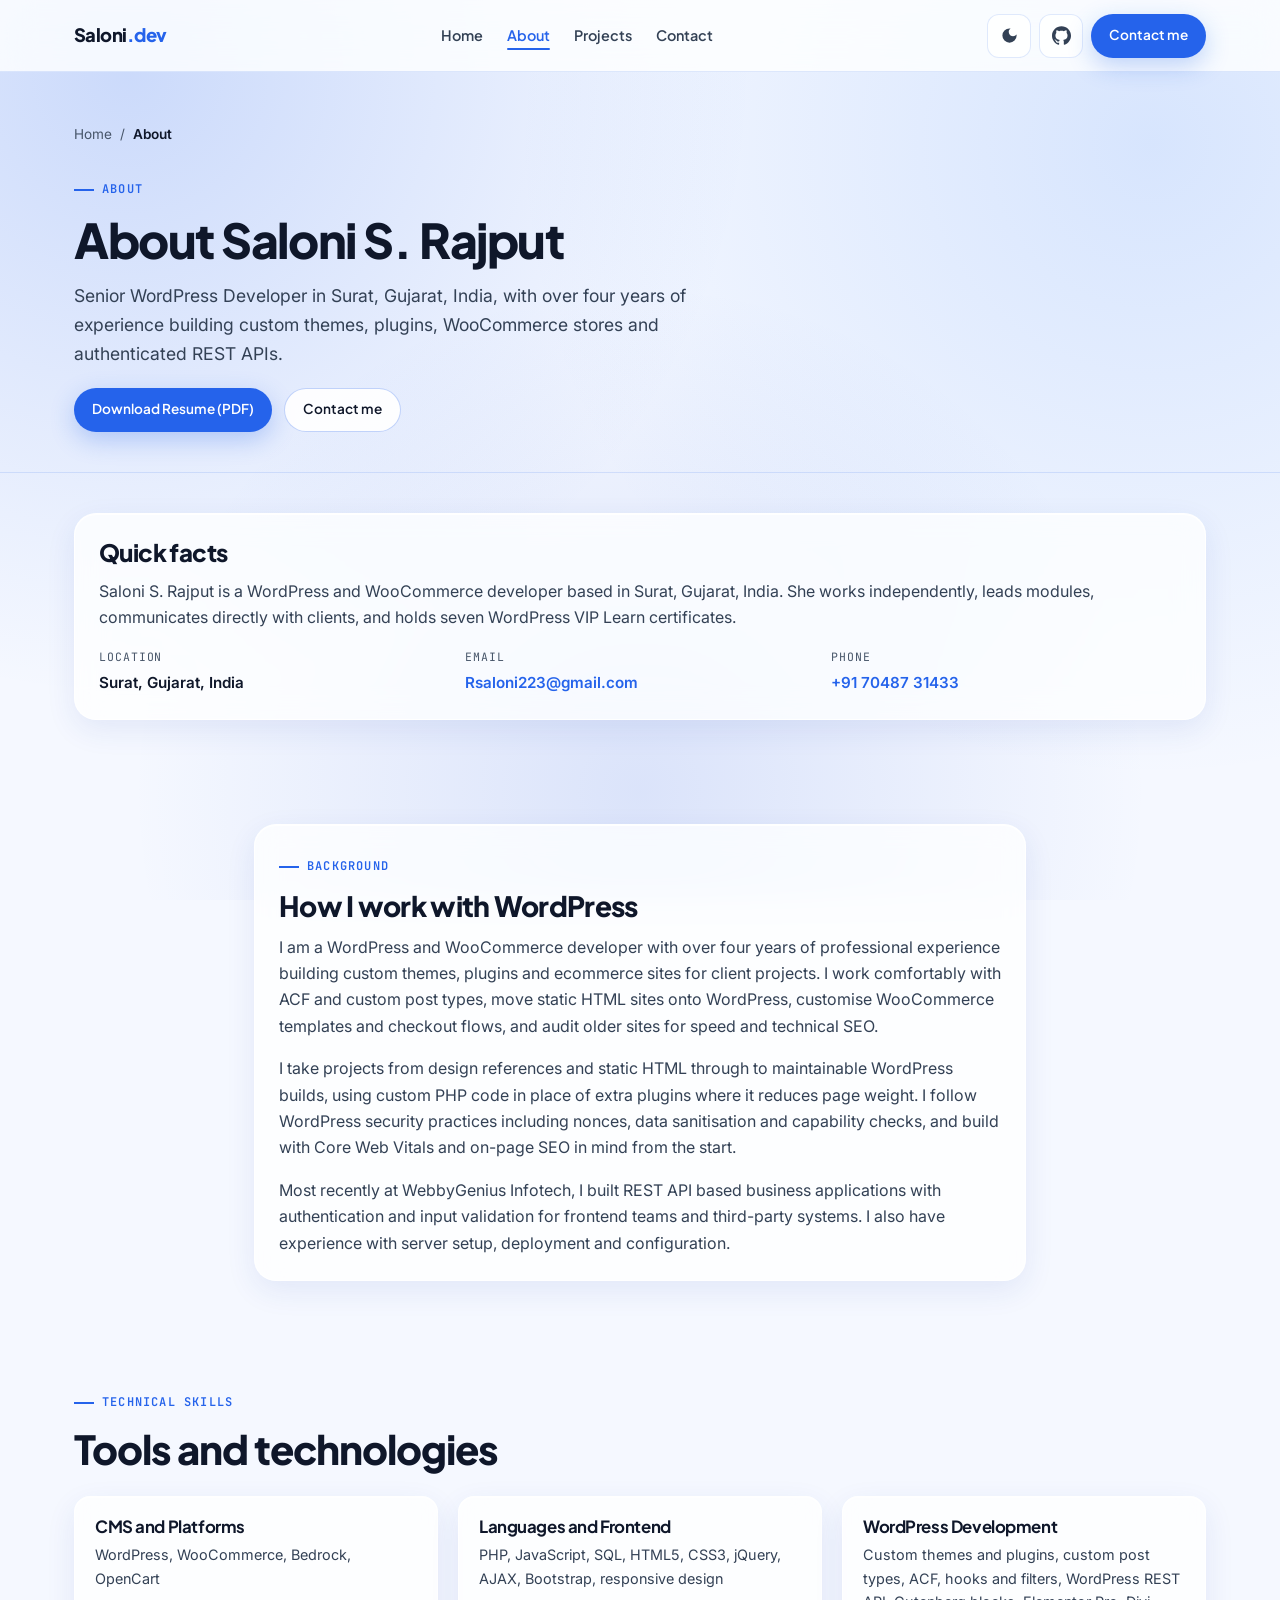
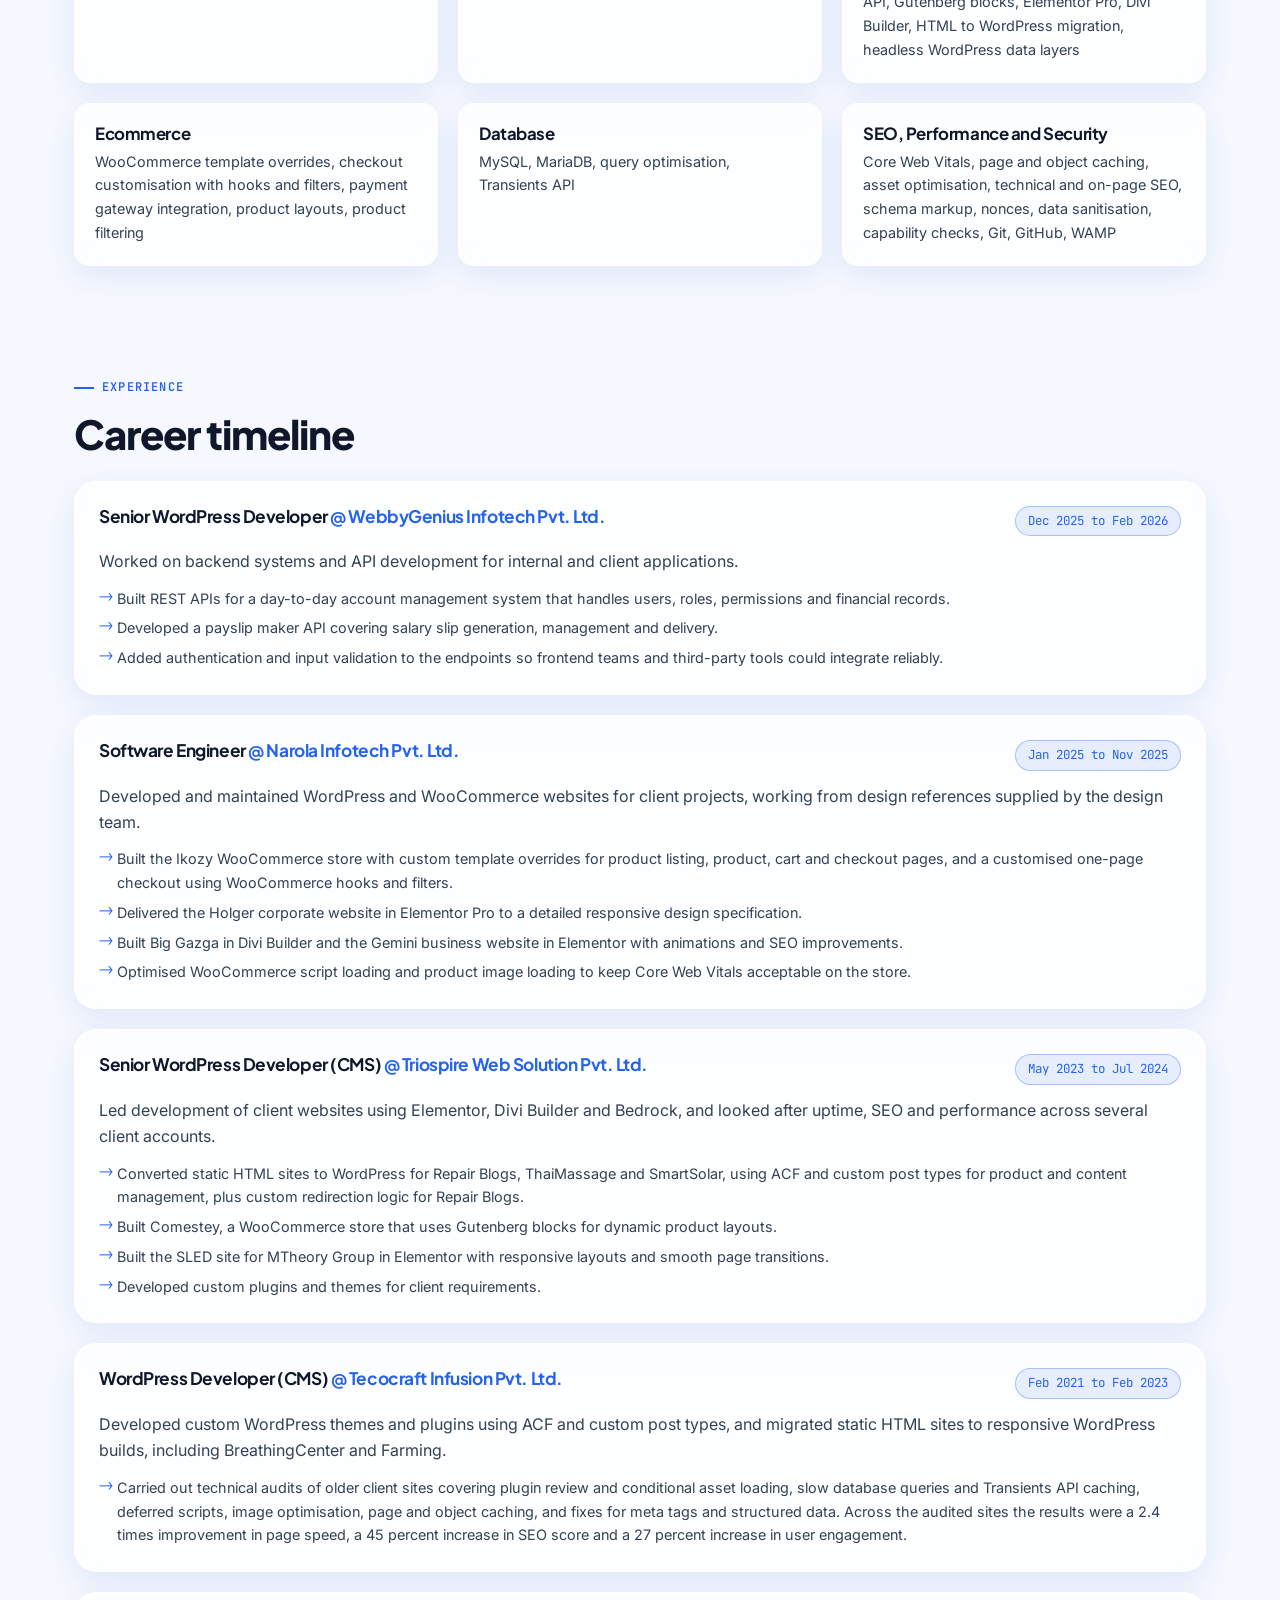
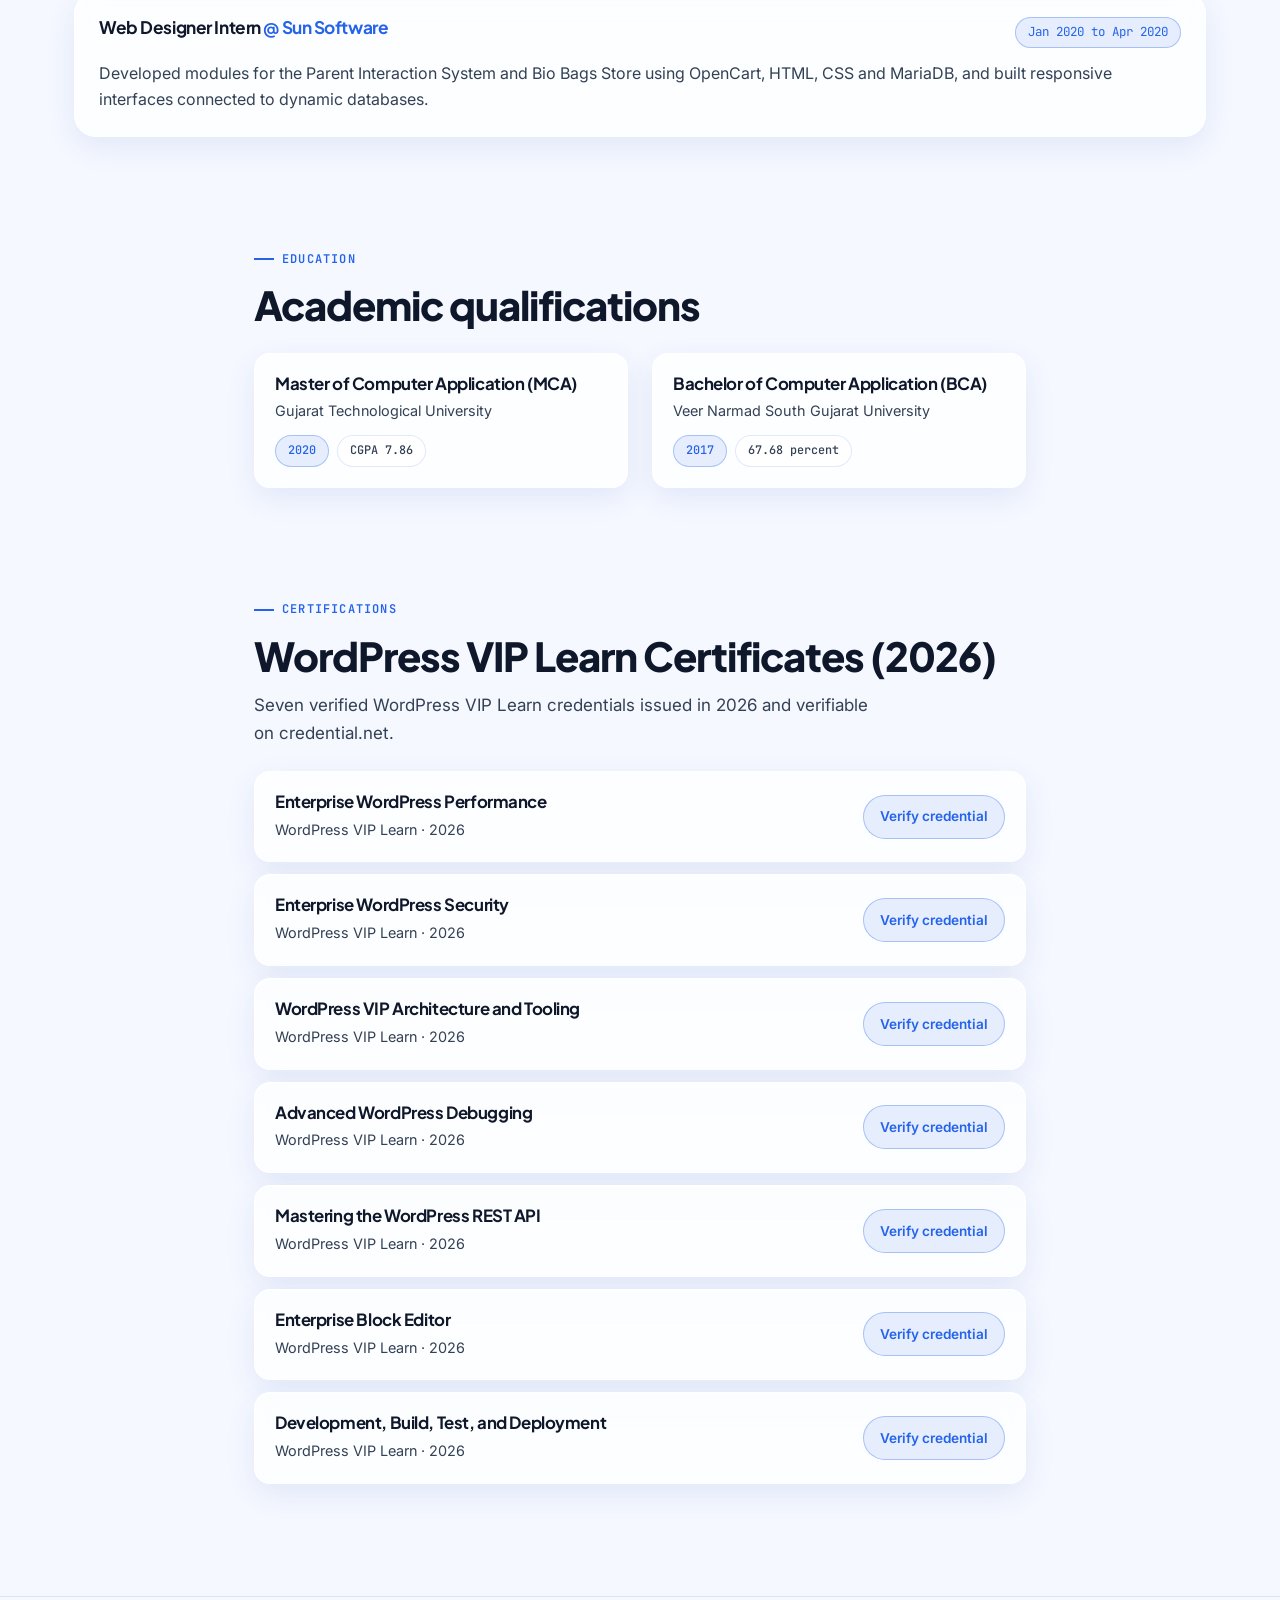
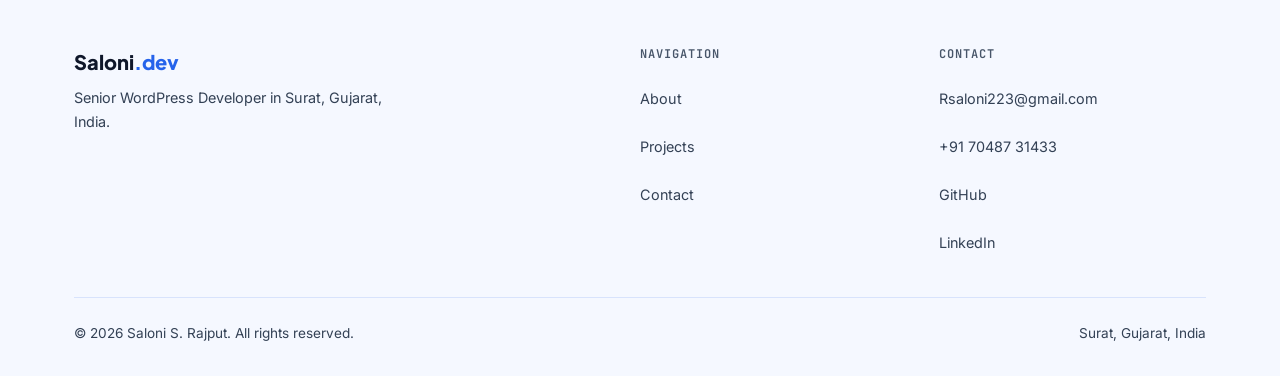
==== commit 0f05c3e7: "Update Design with Dark Mode Improve SEO and files Add AEO Add AI related changes Add Security file" ====
--- a/about.html
+++ b/about.html
@@ -1,464 +1,308 @@
-<!DOCTYPE html>
+<!doctype html>
 <html lang="en">
-
 <head>
   <meta charset="UTF-8">
   <meta name="viewport" content="width=device-width, initial-scale=1.0">
-  <title>About — Saloni Rajput | WordPress Developer with 4+ Years Experience</title>
-  <meta name="description"
-    content="Learn about Saloni Rajput — a Senior WordPress Developer with 4+ years of experience. MCA graduate specialising in custom themes, WooCommerce, REST API and performance engineering.">
+  <title>About Saloni S. Rajput | Senior WordPress Developer</title>
+  <meta name="description" content="Career timeline, skills, MCA and BCA education, and seven WordPress VIP Learn certificates of Senior WordPress Developer Saloni S. Rajput.">
   <meta name="robots" content="index, follow">
+  <meta name="theme-color" content="#2563eb">
   <link rel="canonical" href="https://salonirajput30.github.io/about.html">
+  <link rel="manifest" href="manifest.webmanifest">
+  <link rel="icon" href="assets/icons/favicon.svg" type="image/svg+xml">
+  <link rel="apple-touch-icon" href="assets/icons/apple-touch-icon.png">
 
   <meta property="og:type" content="profile">
   <meta property="og:url" content="https://salonirajput30.github.io/about.html">
-  <meta property="og:title" content="About Saloni Rajput — Senior WordPress Developer">
-  <meta property="og:description"
-    content="4+ years building fast, scalable WordPress websites. MCA graduate. Expert in WooCommerce, ACF, REST API and Core Web Vitals.">
-  <meta property="og:site_name" content="Saloni Rajput Portfolio">
+  <meta property="og:title" content="About Saloni S. Rajput | Senior WordPress Developer">
+  <meta property="og:description" content="Over four years of WordPress, WooCommerce and REST API development across five roles, MCA and BCA degrees, and seven WordPress VIP Learn certificates.">
+  <meta property="og:image" content="https://salonirajput30.github.io/assets/og-image.png">
+  <meta property="og:image:width" content="1200">
+  <meta property="og:image:height" content="630">
+  <meta property="og:site_name" content="Saloni S. Rajput Portfolio">
+
+  <meta name="twitter:card" content="summary_large_image">
+  <meta name="twitter:title" content="About Saloni S. Rajput | Senior WordPress Developer">
+  <meta name="twitter:description" content="Experience, education and seven WordPress VIP Learn certificates of Saloni S. Rajput.">
+  <meta name="twitter:image" content="https://salonirajput30.github.io/assets/og-image.png">
 
   <link rel="preconnect" href="https://fonts.googleapis.com">
   <link rel="preconnect" href="https://fonts.gstatic.com" crossorigin>
-  <link
-    href="https://fonts.googleapis.com/css2?family=Plus+Jakarta+Sans:ital,wght@0,300;0,400;0,500;0,600;0,700;0,800;1,400&family=Inter:wght@400;500;600&family=JetBrains+Mono:wght@400;500&display=swap"
-    rel="stylesheet">
-
-  <link rel="stylesheet" href="assets/css/style.css">
-  <link rel="stylesheet" href="assets/css/components.css">
-  <link rel="stylesheet" href="assets/css/responsive.css">
-
-  <style>
-    .about-intro-grid {
-      display: grid;
-      grid-template-columns: 1.2fr 1fr;
-      gap: var(--space-16);
-      align-items: start;
-    }
-
-    .service-grid {
-      display: grid;
-      grid-template-columns: repeat(3, 1fr);
-      gap: var(--space-4);
-    }
-
-    .philosophy-grid {
-      display: grid;
-      grid-template-columns: 1fr 1fr;
-      gap: var(--space-12);
-      align-items: start;
-    }
-
-    @media (max-width: 1024px) {
-      .service-grid {
-        grid-template-columns: repeat(2, 1fr);
+  <link href="https://fonts.googleapis.com/css2?family=Inter:wght@400;500;600&family=JetBrains+Mono:wght@400;500&family=Plus+Jakarta+Sans:wght@600;700;800&display=swap" rel="stylesheet">
+  <link rel="stylesheet" href="assets/css/main.css">
+  <script>
+    (function(){try{var t=localStorage.getItem('saloni-theme');if(t==='dark'||t==='light')document.documentElement.setAttribute('data-theme',t);}catch(e){}})();
+  </script>
+
+  <script type="application/ld+json">
+  {
+    "@context": "https://schema.org",
+    "@graph": [
+      {
+        "@type": "BreadcrumbList",
+        "itemListElement": [
+          { "@type": "ListItem", "position": 1, "name": "Home", "item": "https://salonirajput30.github.io/" },
+          { "@type": "ListItem", "position": 2, "name": "About", "item": "https://salonirajput30.github.io/about.html" }
+        ]
+      },
+      {
+        "@type": "ProfilePage",
+        "@id": "https://salonirajput30.github.io/about.html#profile",
+        "url": "https://salonirajput30.github.io/about.html",
+        "name": "About Saloni S. Rajput",
+        "mainEntity": {
+          "@type": "Person",
+          "@id": "https://salonirajput30.github.io/#person",
+          "name": "Saloni S. Rajput",
+          "jobTitle": "Senior WordPress Developer",
+          "email": "Rsaloni223@gmail.com",
+          "telephone": "+91 70487 31433",
+          "address": {
+            "@type": "PostalAddress",
+            "addressLocality": "Surat",
+            "addressRegion": "Gujarat",
+            "addressCountry": "IN"
+          },
+          "sameAs": [
+            "https://github.com/SaloniRajput30",
+            "https://www.linkedin.com/in/saloni-rajput-704a52219"
+          ],
+          "alumniOf": [
+            { "@type": "CollegeOrUniversity", "name": "Gujarat Technological University" },
+            { "@type": "CollegeOrUniversity", "name": "Veer Narmad South Gujarat University" }
+          ]
+        }
       }
-
-      .philosophy-grid {
-        grid-template-columns: 1fr;
-      }
-    }
-
-    @media (max-width: 600px) {
-      .service-grid {
-        grid-template-columns: 1fr;
-      }
-    }
-  </style>
+    ]
+  }
+  </script>
 </head>
-
 <body>
+  <a href="#main-content" class="skip-link">Skip to main content</a>
 
   <header class="site-header" role="banner">
     <div class="nav-inner">
-      <a href="/" class="nav-wordmark" aria-label="Saloni Rajput — Home">Saloni<span>.dev</span></a>
+      <a href="index.html" class="nav-wordmark" aria-label="Saloni S. Rajput Home">Saloni<span>.dev</span></a>
       <nav class="nav-links" aria-label="Main navigation">
-        <a href="/" class="nav-link">Home</a>
+        <a href="index.html" class="nav-link">Home</a>
         <a href="about.html" class="nav-link active">About</a>
         <a href="projects.html" class="nav-link">Projects</a>
         <a href="contact.html" class="nav-link">Contact</a>
       </nav>
       <div class="nav-actions">
-        <a href="https://github.com/SaloniRajput30" class="nav-icon-link" target="_blank" rel="noopener noreferrer"
-          aria-label="GitHub">
-          <svg viewBox="0 0 24 24">
-            <path
-              d="M12 .297c-6.63 0-12 5.373-12 12 0 5.303 3.438 9.8 8.205 11.385.6.113.82-.258.82-.577 0-.285-.01-1.04-.015-2.04-3.338.724-4.042-1.61-4.042-1.61C4.422 18.07 3.633 17.7 3.633 17.7c-1.087-.744.084-.729.084-.729 1.205.084 1.838 1.236 1.838 1.236 1.07 1.835 2.809 1.305 3.495.998.108-.776.417-1.305.76-1.605-2.665-.3-5.466-1.332-5.466-5.93 0-1.31.465-2.38 1.235-3.22-.135-.303-.54-1.523.105-3.176 0 0 1.005-.322 3.3 1.23.96-.267 1.98-.399 3-.405 1.02.006 2.04.138 3 .405 2.28-1.552 3.285-1.23 3.285-1.23.645 1.653.24 2.873.12 3.176.765.84 1.23 1.91 1.23 3.22 0 4.61-2.805 5.625-5.475 5.92.42.36.81 1.096.81 2.22 0 1.606-.015 2.896-.015 3.286 0 .315.21.69.825.57C20.565 22.092 24 17.592 24 12.297c0-6.627-5.373-12-12-12" />
-          </svg>
+        <button type="button" class="theme-toggle" data-theme-toggle aria-pressed="false" aria-label="Switch to dark mode">
+          <svg viewBox="0 0 24 24" aria-hidden="true"><path d="M12 3a9 9 0 1 0 9 9c0-.46-.04-.92-.1-1.36a5.389 5.389 0 0 1-4.4 2.26 5.403 5.403 0 0 1-3.14-9.8c-.44-.06-.9-.1-1.36-.1z"/></svg>
+        </button>
+        <a href="https://github.com/SaloniRajput30" class="nav-icon-link desktop-only" target="_blank" rel="noopener noreferrer" aria-label="GitHub profile">
+          <svg viewBox="0 0 24 24" aria-hidden="true"><path d="M12 .297c-6.63 0-12 5.373-12 12 0 5.303 3.438 9.8 8.205 11.385.6.113.82-.258.82-.577 0-.285-.01-1.04-.015-2.04-3.338.724-4.042-1.61-4.042-1.61C4.422 18.07 3.633 17.7 3.633 17.7c-1.087-.744.084-.729.084-.729 1.205.084 1.838 1.236 1.838 1.236 1.07 1.835 2.809 1.305 3.495.998.108-.776.417-1.305.76-1.605-2.665-.3-5.466-1.332-5.466-5.93 0-1.31.465-2.38 1.235-3.22-.135-.303-.54-1.523.105-3.176 0 0 1.005-.322 3.3 1.23.96-.267 1.98-.399 3-.405 1.02.006 2.04.138 3 .405 2.28-1.552 3.285-1.23 3.285-1.23.645 1.653.24 2.873.12 3.176.765.84 1.23 1.91 1.23 3.22 0 4.61-2.805 5.625-5.475 5.92.42.36.81 1.096.81 2.22 0 1.606-.015 2.896-.015 3.286 0 .315.21.69.825.57C20.565 22.092 24 17.592 24 12.297c0-6.627-5.373-12-12-12"/></svg>
         </a>
-        <a href="https://www.linkedin.com/in/saloni-rajput-704a52219/" class="nav-icon-link" target="_blank"
-          rel="noopener noreferrer" aria-label="LinkedIn">
-          <svg viewBox="0 0 24 24">
-            <path
-              d="M20.447 20.452h-3.554v-5.569c0-1.328-.027-3.037-1.852-3.037-1.853 0-2.136 1.445-2.136 2.939v5.667H9.351V9h3.414v1.561h.046c.477-.9 1.637-1.85 3.37-1.85 3.601 0 4.267 2.37 4.267 5.455v6.286zM5.337 7.433c-1.144 0-2.063-.926-2.063-2.065 0-1.138.92-2.063 2.063-2.063 1.14 0 2.064.925 2.064 2.063 0 1.139-.925 2.065-2.064 2.065zm1.782 13.019H3.555V9h3.564v11.452zM22.225 0H1.771C.792 0 0 .774 0 1.729v20.542C0 23.227.792 24 1.771 24h20.451C23.2 24 24 23.227 24 22.271V1.729C24 .774 23.2 0 22.222 0h.003z" />
-          </svg>
-        </a>
-        <a href="contact.html" class="btn btn-primary btn-sm">Let's talk</a>
-      </div>
-      <button class="nav-hamburger" aria-label="Open menu" aria-expanded="false" aria-controls="mobile-nav">
-        <span></span><span></span><span></span>
-      </button>
+        <a href="contact.html" class="btn btn-primary btn-sm nav-cta-desktop">Contact me</a>
+        <button type="button" class="nav-hamburger" aria-label="Open menu" aria-expanded="false" aria-controls="mobile-nav">
+          <span></span><span></span><span></span>
+        </button>
+      </div>
     </div>
   </header>
 
   <div class="mobile-nav" id="mobile-nav" aria-hidden="true" role="dialog" aria-label="Navigation menu">
-    <a href="/" class="mobile-nav-link">Home</a>
+    <a href="index.html" class="mobile-nav-link">Home</a>
     <a href="about.html" class="mobile-nav-link">About</a>
     <a href="projects.html" class="mobile-nav-link">Projects</a>
     <a href="contact.html" class="mobile-nav-link">Contact</a>
     <div class="mobile-nav-actions">
-      <a href="https://github.com/SaloniRajput30" class="btn btn-secondary btn-sm" target="_blank"
-        rel="noopener noreferrer">GitHub</a>
-      <a href="contact.html" class="btn btn-primary btn-sm">Let's talk</a>
+      <a href="assets/saloni-rajput-wordpress-developer-resume.pdf" class="btn btn-secondary btn-sm" download>Download Resume</a>
+      <a href="contact.html" class="btn btn-primary btn-sm">Contact me</a>
     </div>
   </div>
 
-  <main>
-
-    <!-- PAGE HERO -->
+  <main id="main-content">
     <section class="page-hero" aria-labelledby="about-heading">
       <div class="container">
-        <div class="section-label" aria-hidden="true">About</div>
-        <h1 class="page-hero-title" id="about-heading">WordPress developer who thinks in systems.</h1>
-        <p class="page-hero-subtitle">Four years building production-grade WordPress solutions — from custom
-          architectures and WooCommerce builds to API integrations and performance engineering that moves the needle.
+        <nav class="breadcrumb" aria-label="Breadcrumb">
+          <a href="index.html" class="breadcrumb-item">Home</a>
+          <span aria-hidden="true">/</span>
+          <span class="breadcrumb-current">About</span>
+        </nav>
+        <div class="section-label">About</div>
+        <h1 class="page-hero-title" id="about-heading">About Saloni S. Rajput</h1>
+        <p class="page-hero-subtitle">
+          Senior WordPress Developer in Surat, Gujarat, India, with over four years of experience building custom themes, plugins, WooCommerce stores and authenticated REST APIs.
         </p>
-      </div>
-    </section>
-
-    <!-- INTRODUCTION -->
-    <section class="section" aria-labelledby="intro-heading">
+        <div style="margin-top: var(--space-5); display: flex; flex-wrap: wrap; gap: var(--space-3);">
+          <a href="assets/saloni-rajput-wordpress-developer-resume.pdf" class="btn btn-primary btn-sm" download>Download Resume (PDF)</a>
+          <a href="contact.html" class="btn btn-secondary btn-sm">Contact me</a>
+        </div>
+      </div>
+    </section>
+
+    <!-- QUICK FACTS -->
+    <section class="section-sm" aria-labelledby="about-quick-facts">
       <div class="container">
-        <div class="about-intro-grid">
-          <div class="reveal-left">
-            <h2 class="section-heading" id="intro-heading" style="margin-bottom: 24px;">My story</h2>
-            <p style="color: var(--text-secondary); line-height: 1.8; margin-bottom: 20px; font-size: 1.0625rem;">
-              I started with a Master of Computer Application from Gujarat Technological University, then moved straight
-              into professional development — where I learned that the difference between a good WordPress site and a
-              great one comes down to the decisions most people never see.
-            </p>
-            <p style="color: var(--text-secondary); line-height: 1.8; margin-bottom: 20px;">
-              Over four years across three companies — Tecocraft, Triospire and Narola Infotech — I've worked on
-              everything from migrating static HTML sites into managed WordPress platforms, to building complex
-              WooCommerce flows, custom REST API endpoints, and deep performance audits that produced measurable,
-              verifiable results.
-            </p>
-            <p style="color: var(--text-secondary); line-height: 1.8;">
-              My approach is deliberately technical. I don't treat WordPress as a drag-and-drop tool — I treat it as a
-              platform with a serious architecture that rewards careful plugin selection, clean PHP, disciplined use of
-              ACF and custom post types, and an uncompromising focus on load performance and Core Web Vitals.
-            </p>
-          </div>
-
-          <div class="reveal-right" style="display: flex; flex-direction: column; gap: 12px;">
-            <div style="background: var(--text-primary); border-radius: var(--radius-xl); padding: 32px; color: white;">
-              <div
-                style="font-family: var(--font-mono); font-size: 0.72rem; letter-spacing: 0.1em; color: rgba(255,255,255,0.4); text-transform: uppercase; margin-bottom: 16px;">
-                At a glance</div>
-              <div style="display: flex; flex-direction: column; gap: 16px;">
-                <div
-                  style="display: flex; justify-content: space-between; padding-bottom: 12px; border-bottom: 1px solid rgba(255,255,255,0.08);">
-                  <span style="font-size: 0.875rem; color: rgba(255,255,255,0.5);">Experience</span>
-                  <span style="font-size: 0.875rem; font-weight: 700; color: #fff;">4+ Years</span>
-                </div>
-                <div
-                  style="display: flex; justify-content: space-between; padding-bottom: 12px; border-bottom: 1px solid rgba(255,255,255,0.08);">
-                  <span style="font-size: 0.875rem; color: rgba(255,255,255,0.5);">Specialisation</span>
-                  <span style="font-size: 0.875rem; font-weight: 700; color: #fff;">WordPress &amp; WooCommerce</span>
-                </div>
-                <div
-                  style="display: flex; justify-content: space-between; padding-bottom: 12px; border-bottom: 1px solid rgba(255,255,255,0.08);">
-                  <span style="font-size: 0.875rem; color: rgba(255,255,255,0.5);">Education</span>
-                  <span style="font-size: 0.875rem; font-weight: 700; color: #fff;">MCA (CGPA 7.86)</span>
-                </div>
-                <div style="display: flex; justify-content: space-between;">
-                  <span style="font-size: 0.875rem; color: rgba(255,255,255,0.5);">Status</span>
-                  <span
-                    style="display: flex; align-items: center; gap: 6px; font-size: 0.875rem; font-weight: 700; color: #4ADE80;"><span
-                      style="width:7px;height:7px;border-radius:50%;background:#4ADE80;display:inline-block;"></span>Available</span>
-                </div>
-              </div>
-            </div>
-
-            <div class="card card-sm">
-              <div
-                style="font-size: 0.75rem; font-weight: 700; color: var(--text-tertiary); text-transform: uppercase; letter-spacing: 0.1em; margin-bottom: 12px;">
-                Core competencies</div>
-              <div style="display: flex; flex-wrap: wrap; gap: 8px;">
-                <span class="badge badge-accent">WordPress</span>
-                <span class="badge badge-accent">WooCommerce</span>
-                <span class="badge badge-accent">ACF Pro</span>
-                <span class="badge badge-accent">PHP</span>
-                <span class="badge badge-accent">REST API</span>
-                <span class="badge badge-surface">Core Web Vitals</span>
-                <span class="badge badge-surface">MySQL</span>
-                <span class="badge badge-surface">Custom Plugins</span>
-              </div>
-            </div>
-          </div>
-        </div>
-      </div>
-    </section>
-
-    <!-- WHAT I DO -->
-    <section class="section"
-      style="background: var(--bg-subtle); border-top: 1px solid var(--border); border-bottom: 1px solid var(--border);"
-      aria-labelledby="services-heading">
+        <div class="quick-facts glass-panel">
+          <h2 class="section-heading" id="about-quick-facts" style="font-size: 1.5rem;">Quick facts</h2>
+          <p>
+            Saloni S. Rajput is a WordPress and WooCommerce developer based in Surat, Gujarat, India. She works independently, leads modules, communicates directly with clients, and holds seven WordPress VIP Learn certificates.
+          </p>
+          <div class="quick-facts-grid">
+            <div>
+              <div class="quick-fact-label">Location</div>
+              <div class="quick-fact-value">Surat, Gujarat, India</div>
+            </div>
+            <div>
+              <div class="quick-fact-label">Email</div>
+              <div class="quick-fact-value"><a href="mailto:Rsaloni223@gmail.com" style="color: var(--accent);">Rsaloni223@gmail.com</a></div>
+            </div>
+            <div>
+              <div class="quick-fact-label">Phone</div>
+              <div class="quick-fact-value"><a href="tel:+917048731433" style="color: var(--accent);">+91 70487 31433</a></div>
+            </div>
+          </div>
+        </div>
+      </div>
+    </section>
+
+    <!-- SUMMARY -->
+    <section class="section" aria-labelledby="story-heading">
+      <div class="container-sm">
+        <div class="card glass-panel">
+          <div class="section-label">Background</div>
+          <h2 class="section-heading" id="story-heading" style="font-size: 1.75rem;">How I work with WordPress</h2>
+          <p style="margin-bottom: var(--space-4);">
+            I am a WordPress and WooCommerce developer with over four years of professional experience building custom themes, plugins and ecommerce sites for client projects. I work comfortably with ACF and custom post types, move static HTML sites onto WordPress, customise WooCommerce templates and checkout flows, and audit older sites for speed and technical SEO.
+          </p>
+          <p style="margin-bottom: var(--space-4);">
+            I take projects from design references and static HTML through to maintainable WordPress builds, using custom PHP code in place of extra plugins where it reduces page weight. I follow WordPress security practices including nonces, data sanitisation and capability checks, and build with Core Web Vitals and on-page SEO in mind from the start.
+          </p>
+          <p>
+            Most recently at WebbyGenius Infotech, I built REST API based business applications with authentication and input validation for frontend teams and third-party systems. I also have experience with server setup, deployment and configuration.
+          </p>
+        </div>
+      </div>
+    </section>
+
+    <!-- TECHNICAL SKILLS -->
+    <section class="section-sm" aria-labelledby="skills-heading">
       <div class="container">
-        <div class="reveal" style="margin-bottom: 48px;">
-          <div class="section-label" aria-hidden="true">Services</div>
-          <h2 class="section-heading" id="services-heading">What I do</h2>
-          <p class="section-subheading">The full range of WordPress development work — from architecture to deployment.
-          </p>
-        </div>
-
-        <div class="service-grid stagger">
-          <div class="service-card reveal">
-            <div class="service-icon" aria-hidden="true">
-              <svg viewBox="0 0 24 24">
-                <path
-                  d="M12 2C6.486 2 2 6.486 2 12s4.486 10 10 10 10-4.486 10-10S17.514 2 12 2zm0 3c1.954 0 3.741.716 5.122 1.894L5.894 17.122A7.962 7.962 0 0 1 4 12c0-4.411 3.589-8 8-8zm0 14a7.968 7.968 0 0 1-5.122-1.894L18.106 6.878A7.962 7.962 0 0 1 20 12c0 4.411-3.589 8-8 8z" />
-              </svg>
-            </div>
-            <div class="service-title">Custom WordPress Development</div>
-            <p class="service-desc">Bespoke theme and plugin development using PHP, ACF, custom post types, and the
-              WordPress hooks system. Production-quality, maintainable code.</p>
-          </div>
-          <div class="service-card reveal">
-            <div class="service-icon" aria-hidden="true">
-              <svg viewBox="0 0 24 24">
-                <path
-                  d="M4 4h16a1 1 0 0 1 1 1v4a1 1 0 0 1-1 1H4a1 1 0 0 1-1-1V5a1 1 0 0 1 1-1zm0 10h16a1 1 0 0 1 1 1v4a1 1 0 0 1-1 1H4a1 1 0 0 1-1-1v-4a1 1 0 0 1 1-1zm3 2H5v2h2v-2zm0-10H5v2h2V6z" />
-              </svg>
-            </div>
-            <div class="service-title">WooCommerce Development</div>
-            <p class="service-desc">Custom checkout flows, product layout modifications, payment integrations, cart
-              customisations, and full e-commerce performance optimisation.</p>
-          </div>
-          <div class="service-card reveal">
-            <div class="service-icon" aria-hidden="true">
-              <svg viewBox="0 0 24 24">
-                <path d="M13 10V3L4 14h7v7l9-11h-7z" />
-              </svg>
-            </div>
-            <div class="service-title">Performance Engineering</div>
-            <p class="service-desc">Technical audits, caching strategy, image optimisation, render-blocking resource
-              elimination, database query optimisation and Core Web Vitals improvement.</p>
-          </div>
-          <div class="service-card reveal">
-            <div class="service-icon" aria-hidden="true">
-              <svg viewBox="0 0 24 24">
-                <path
-                  d="M20 4H4c-1.103 0-2 .897-2 2v12c0 1.103.897 2 2 2h16c1.103 0 2-.897 2-2V6c0-1.103-.897-2-2-2zm-3 3h2v2h-2V7zm-4 0h2v2h-2V7zM4 19V7h11v2H9v2h6v2H9v2h8.938L18 19H4z" />
-              </svg>
-            </div>
-            <div class="service-title">REST API Integration</div>
-            <p class="service-desc">Custom WordPress REST API endpoints, third-party API integrations, AJAX-powered
-              dynamic features, and headless WordPress data layers.</p>
-          </div>
-          <div class="service-card reveal">
-            <div class="service-icon" aria-hidden="true">
-              <svg viewBox="0 0 24 24">
-                <path
-                  d="M20 6h-2.18c.07-.44.18-.86.18-1.3C18 2.1 15.9 0 13.3 0c-1.5 0-2.7.72-3.56 1.83L12 4.34 14.26 1.8C14.72 1.3 15.2 1 15.7 1c1.4 0 2.5 1.12 2.5 2.5 0 .78-.37 1.47-.9 1.93L14 9h6v11H4V9h6L7.2 6.43c-.53-.46-.9-1.15-.9-1.93C6.3 3.12 7.4 2 8.8 2c.5 0 .98.3 1.44.8L12 4.34 14.26 1.8C13.4.72 12.2 0 10.7 0 8.1 0 6 2.1 6 4.7c0 .44.11.86.18 1.3H4c-1.1 0-2 .9-2 2v11c0 1.1.9 2 2 2h16c1.1 0 2-.9 2-2V8c0-1.1-.9-2-2-2z" />
-              </svg>
-            </div>
-            <div class="service-title">HTML to WordPress Migration</div>
-            <p class="service-desc">Converting static HTML websites into fully managed WordPress platforms with
-              structured CPT architecture, SEO preservation and clean content management.</p>
-          </div>
-          <div class="service-card reveal">
-            <div class="service-icon" aria-hidden="true">
-              <svg viewBox="0 0 24 24">
-                <path d="M12 1L3 5v6c0 5.55 3.84 10.74 9 12 5.16-1.26 9-6.45 9-12V5l-9-4z" />
-              </svg>
-            </div>
-            <div class="service-title">Security &amp; Maintenance</div>
-            <p class="service-desc">WordPress hardening, malware prevention, plugin auditing, uptime monitoring, regular
-              updates, backup strategy and full CMS lifecycle management.</p>
-          </div>
-        </div>
-      </div>
-    </section>
-
-    <!-- DEVELOPMENT PHILOSOPHY -->
-    <section class="section" aria-labelledby="philosophy-heading">
+        <div class="section-label">Technical Skills</div>
+        <h2 class="section-heading" id="skills-heading" style="margin-bottom: var(--space-6);">Tools and technologies</h2>
+        <div class="grid-3">
+          <div class="skill-group glass-panel">
+            <h3 class="service-title">CMS and Platforms</h3>
+            <p class="service-desc">WordPress, WooCommerce, Bedrock, OpenCart</p>
+          </div>
+          <div class="skill-group glass-panel">
+            <h3 class="service-title">Languages and Frontend</h3>
+            <p class="service-desc">PHP, JavaScript, SQL, HTML5, CSS3, jQuery, AJAX, Bootstrap, responsive design</p>
+          </div>
+          <div class="skill-group glass-panel">
+            <h3 class="service-title">WordPress Development</h3>
+            <p class="service-desc">Custom themes and plugins, custom post types, ACF, hooks and filters, WordPress REST API, Gutenberg blocks, Elementor Pro, Divi Builder, HTML to WordPress migration, headless WordPress data layers</p>
+          </div>
+          <div class="skill-group glass-panel">
+            <h3 class="service-title">Ecommerce</h3>
+            <p class="service-desc">WooCommerce template overrides, checkout customisation with hooks and filters, payment gateway integration, product layouts, product filtering</p>
+          </div>
+          <div class="skill-group glass-panel">
+            <h3 class="service-title">Database</h3>
+            <p class="service-desc">MySQL, MariaDB, query optimisation, Transients API</p>
+          </div>
+          <div class="skill-group glass-panel">
+            <h3 class="service-title">SEO, Performance and Security</h3>
+            <p class="service-desc">Core Web Vitals, page and object caching, asset optimisation, technical and on-page SEO, schema markup, nonces, data sanitisation, capability checks, Git, GitHub, WAMP</p>
+          </div>
+        </div>
+      </div>
+    </section>
+
+    <!-- EXPERIENCE TIMELINE -->
+    <section class="section" aria-labelledby="exp-heading">
       <div class="container">
-        <div class="philosophy-grid">
-          <div class="reveal-left">
-            <div class="section-label" aria-hidden="true">Philosophy</div>
-            <h2 class="section-heading" id="philosophy-heading">How I approach every project</h2>
-            <p style="color: var(--text-secondary); line-height: 1.75; margin-top: 12px;">
-              Technical decisions made early in a project have a disproportionate impact on everything that follows.
-              I've seen what happens when those decisions are rushed — and I build accordingly.
-            </p>
-          </div>
-          <div class="reveal-right">
-            <div class="principle-item">
-              <div class="principle-number">01</div>
-              <div>
-                <div class="principle-title">Performance is not optional</div>
-                <p class="principle-desc">Every build is tested for Core Web Vitals from day one. Speed is an
-                  architectural decision, not a last-minute fix. Slow sites cost real money.</p>
-              </div>
-            </div>
-            <div class="principle-item">
-              <div class="principle-number">02</div>
-              <div>
-                <div class="principle-title">Clean, maintainable code</div>
-                <p class="principle-desc">Code that only you understand is a liability. I write for the team or
-                  developer who inherits the project next — readable, documented, and following WordPress coding
-                  standards.</p>
-              </div>
-            </div>
-            <div class="principle-item">
-              <div class="principle-number">03</div>
-              <div>
-                <div class="principle-title">Security by design</div>
-                <p class="principle-desc">Nonces, data sanitisation, capability checks, minimal plugin footprint and
-                  regular auditing. Security practices built into the workflow, not bolted on afterwards.</p>
-              </div>
-            </div>
-            <div class="principle-item">
-              <div class="principle-number">04</div>
-              <div>
-                <div class="principle-title">Scalable architecture</div>
-                <p class="principle-desc">Choosing CPTs, ACF, and REST API design that supports growth. Sites that won't
-                  need rearchitecting six months after launch because the data model was thought through properly.</p>
-              </div>
-            </div>
-            <div class="principle-item">
-              <div class="principle-number">05</div>
-              <div>
-                <div class="principle-title">SEO is structural</div>
-                <p class="principle-desc">Semantic HTML, proper heading hierarchy, schema markup, site speed — these are
-                  structural decisions. SEO isn't a plugin; it's how the site is built.</p>
-              </div>
-            </div>
-          </div>
-        </div>
-      </div>
-    </section>
-
-    <!-- EXPERIENCE TIMELINE -->
-    <section class="section"
-      style="background: var(--bg-subtle); border-top: 1px solid var(--border); border-bottom: 1px solid var(--border);"
-      aria-labelledby="exp-heading">
-      <div class="container">
-        <div class="reveal" style="margin-bottom: 48px;">
-          <div class="section-label" aria-hidden="true">Experience</div>
-          <h2 class="section-heading" id="exp-heading">Career timeline</h2>
-        </div>
-
+        <div class="section-label">Experience</div>
+        <h2 class="section-heading" id="exp-heading" style="margin-bottom: var(--space-6);">Career timeline</h2>
         <div class="timeline">
-          <div class="timeline-item reveal">
-            <div class="timeline-dot" aria-hidden="true"></div>
+          <article class="timeline-item glass-panel">
             <div class="timeline-header">
-              <div>
-                <div class="timeline-role">Software Engineer <span class="timeline-company">@ Narola Infotech</span>
-                </div>
-              </div>
-              <div class="timeline-period">Jan 2025 – Nov 2025</div>
-            </div>
-            <p class="timeline-desc">Developed and maintained production WordPress websites using Elementor and
-              Elementor Pro, delivering pixel-perfect implementations from design to deployment. Customised WooCommerce
-              product, cart and checkout layouts to improve UX and conversion rates.</p>
-            <div class="timeline-achievements">
-              <div class="timeline-achievement">Built and maintained custom WordPress themes and plugins optimised for
-                speed, SEO and responsiveness</div>
-              <div class="timeline-achievement">Delivered WooCommerce-based e-commerce builds including Ikozy and Gemini
-                Business</div>
-              <div class="timeline-achievement">Implemented pixel-perfect responsive layouts for corporate clients
-                including Holger</div>
-            </div>
-          </div>
-
-          <div class="timeline-item reveal">
-            <div class="timeline-dot" aria-hidden="true"></div>
+              <h3 class="timeline-role">Senior WordPress Developer <span class="timeline-company">@ WebbyGenius Infotech Pvt. Ltd.</span></h3>
+              <span class="timeline-period">Dec 2025 to Feb 2026</span>
+            </div>
+            <p>Worked on backend systems and API development for internal and client applications.</p>
+            <ul class="timeline-achievements">
+              <li>Built REST APIs for a day-to-day account management system that handles users, roles, permissions and financial records.</li>
+              <li>Developed a payslip maker API covering salary slip generation, management and delivery.</li>
+              <li>Added authentication and input validation to the endpoints so frontend teams and third-party tools could integrate reliably.</li>
+            </ul>
+          </article>
+
+          <article class="timeline-item glass-panel">
             <div class="timeline-header">
-              <div>
-                <div class="timeline-role">Senior WordPress Developer <span class="timeline-company">@ Triospire</span>
-                </div>
-              </div>
-              <div class="timeline-period">May 2023 – July 2024</div>
-            </div>
-            <p class="timeline-desc">Led end-to-end development of diverse client websites using Elementor, Divi
-              Builder, and Bedrock Theme. Transformed multiple static HTML sites into fully managed WordPress platforms
-              and owned plugin, theme and CPT development across the client portfolio.</p>
-            <div class="timeline-achievements">
-              <div class="timeline-achievement">Managed website uptime, SEO, and performance optimisation across
-                multiple client accounts</div>
-              <div class="timeline-achievement">Delivered HTML-to-WordPress migrations including Repair Blogs,
-                SmartSolar and BreathingCenter</div>
-              <div class="timeline-achievement">Built WooCommerce store (Comestey) and professional services site (SLED
-                — MTheory)</div>
-            </div>
-          </div>
-
-          <div class="timeline-item reveal">
-            <div class="timeline-dot" aria-hidden="true"></div>
+              <h3 class="timeline-role">Software Engineer <span class="timeline-company">@ Narola Infotech Pvt. Ltd.</span></h3>
+              <span class="timeline-period">Jan 2025 to Nov 2025</span>
+            </div>
+            <p>Developed and maintained WordPress and WooCommerce websites for client projects, working from design references supplied by the design team.</p>
+            <ul class="timeline-achievements">
+              <li>Built the Ikozy WooCommerce store with custom template overrides for product listing, product, cart and checkout pages, and a customised one-page checkout using WooCommerce hooks and filters.</li>
+              <li>Delivered the Holger corporate website in Elementor Pro to a detailed responsive design specification.</li>
+              <li>Built Big Gazga in Divi Builder and the Gemini business website in Elementor with animations and SEO improvements.</li>
+              <li>Optimised WooCommerce script loading and product image loading to keep Core Web Vitals acceptable on the store.</li>
+            </ul>
+          </article>
+
+          <article class="timeline-item glass-panel">
             <div class="timeline-header">
-              <div>
-                <div class="timeline-role">Backend &amp; Performance Specialist <span class="timeline-company">@
-                    Tecocraft</span></div>
-              </div>
-              <div class="timeline-period">Feb 2021 – Feb 2023</div>
-            </div>
-            <p class="timeline-desc">Developed custom WordPress themes and plugins using ACF and custom templates.
-              Conducted deep technical performance audits across multiple legacy WordPress sites and implemented
-              targeted fixes that produced measurable, verifiable improvements.</p>
-            <div class="timeline-achievements">
-              <div class="timeline-achievement">Achieved 2.4× page speed improvement through systematic performance
-                engineering</div>
-              <div class="timeline-achievement">Delivered 45% SEO score uplift through technical audit, structured data
-                and content architecture improvements</div>
-              <div class="timeline-achievement">Achieved 27% user engagement boost through combined speed, UX and SEO
-                work</div>
-              <div class="timeline-achievement">Converted multiple HTML sites to responsive WordPress builds including
-                BreathingCenter</div>
-            </div>
-          </div>
+              <h3 class="timeline-role">Senior WordPress Developer (CMS) <span class="timeline-company">@ Triospire Web Solution Pvt. Ltd.</span></h3>
+              <span class="timeline-period">May 2023 to Jul 2024</span>
+            </div>
+            <p>Led development of client websites using Elementor, Divi Builder and Bedrock, and looked after uptime, SEO and performance across several client accounts.</p>
+            <ul class="timeline-achievements">
+              <li>Converted static HTML sites to WordPress for Repair Blogs, ThaiMassage and SmartSolar, using ACF and custom post types for product and content management, plus custom redirection logic for Repair Blogs.</li>
+              <li>Built Comestey, a WooCommerce store that uses Gutenberg blocks for dynamic product layouts.</li>
+              <li>Built the SLED site for MTheory Group in Elementor with responsive layouts and smooth page transitions.</li>
+              <li>Developed custom plugins and themes for client requirements.</li>
+            </ul>
+          </article>
+
+          <article class="timeline-item glass-panel">
+            <div class="timeline-header">
+              <h3 class="timeline-role">WordPress Developer (CMS) <span class="timeline-company">@ Tecocraft Infusion Pvt. Ltd.</span></h3>
+              <span class="timeline-period">Feb 2021 to Feb 2023</span>
+            </div>
+            <p>Developed custom WordPress themes and plugins using ACF and custom post types, and migrated static HTML sites to responsive WordPress builds, including BreathingCenter and Farming.</p>
+            <ul class="timeline-achievements">
+              <li>Carried out technical audits of older client sites covering plugin review and conditional asset loading, slow database queries and Transients API caching, deferred scripts, image optimisation, page and object caching, and fixes for meta tags and structured data. Across the audited sites the results were a 2.4 times improvement in page speed, a 45 percent increase in SEO score and a 27 percent increase in user engagement.</li>
+            </ul>
+          </article>
+
+          <article class="timeline-item glass-panel">
+            <div class="timeline-header">
+              <h3 class="timeline-role">Web Designer Intern <span class="timeline-company">@ Sun Software</span></h3>
+              <span class="timeline-period">Jan 2020 to Apr 2020</span>
+            </div>
+            <p>Developed modules for the Parent Interaction System and Bio Bags Store using OpenCart, HTML, CSS and MariaDB, and built responsive interfaces connected to dynamic databases.</p>
+          </article>
         </div>
       </div>
     </section>
 
     <!-- EDUCATION -->
-    <section class="section" aria-labelledby="education-heading">
-      <div class="container" style="max-width: 800px;">
-        <div class="reveal" style="margin-bottom: 40px;">
-          <div class="section-label" aria-hidden="true">Education</div>
-          <h2 class="section-heading" id="education-heading">Academic background</h2>
-        </div>
-
-        <div style="display: flex; flex-direction: column; gap: 16px;" class="stagger">
-          <div class="edu-card reveal">
-            <div class="edu-icon" aria-hidden="true">
-              <svg viewBox="0 0 24 24">
-                <path d="M12 3L1 9l11 6 9-4.91V17h2V9L12 3zM5 13.18v4L12 21l7-3.82v-4L12 17l-7-3.82z" />
-              </svg>
-            </div>
-            <div>
-              <div class="edu-degree">Master of Computer Application (MCA)</div>
-              <div class="edu-institution">Gujarat Technological University</div>
-              <div class="edu-meta">
-                <span class="badge badge-accent">CGPA: 7.86</span>
-                <span class="badge badge-surface">2020</span>
-              </div>
-            </div>
-          </div>
-
-          <div class="edu-card reveal">
-            <div class="edu-icon" style="background: var(--accent2-muted); color: var(--accent2);" aria-hidden="true">
-              <svg viewBox="0 0 24 24">
-                <path d="M12 3L1 9l11 6 9-4.91V17h2V9L12 3zM5 13.18v4L12 21l7-3.82v-4L12 17l-7-3.82z" />
-              </svg>
-            </div>
-            <div>
-              <div class="edu-degree">Bachelor of Computer Application (BCA)</div>
-              <div class="edu-institution">Veer Narmad South Gujarat University</div>
-              <div class="edu-meta">
-                <span class="badge badge-surface">67.68%</span>
-                <span class="badge badge-surface">2017</span>
-              </div>
+    <section class="section-sm" aria-labelledby="education-heading">
+      <div class="container-sm">
+        <div class="section-label">Education</div>
+        <h2 class="section-heading" id="education-heading" style="margin-bottom: var(--space-6);">Academic qualifications</h2>
+        <div class="grid-2">
+          <div class="edu-card glass-panel">
+            <h3 class="edu-degree">Master of Computer Application (MCA)</h3>
+            <p class="edu-institution">Gujarat Technological University</p>
+            <div style="margin-top: var(--space-3); display: flex; gap: 8px; flex-wrap: wrap;">
+              <span class="badge badge-accent">2020</span>
+              <span class="badge">CGPA 7.86</span>
+            </div>
+          </div>
+          <div class="edu-card glass-panel">
+            <h3 class="edu-degree">Bachelor of Computer Application (BCA)</h3>
+            <p class="edu-institution">Veer Narmad South Gujarat University</p>
+            <div style="margin-top: var(--space-3); display: flex; gap: 8px; flex-wrap: wrap;">
+              <span class="badge badge-accent">2017</span>
+              <span class="badge">67.68 percent</span>
             </div>
           </div>
         </div>
@@ -466,185 +310,67 @@
     </section>
 
     <!-- CERTIFICATIONS -->
-    <section class="section"
-      style="background: var(--bg-subtle); border-top: 1px solid var(--border); border-bottom: 1px solid var(--border);"
-      aria-labelledby="certs-heading">
-      <div class="container" style="max-width: 800px;">
-        <div class="reveal" style="margin-bottom: 36px;">
-          <div class="section-label" aria-hidden="true">Certifications</div>
-          <h2 class="section-heading" id="certs-heading">Certificates &amp; Training</h2>
-          <p style="color: var(--text-secondary); line-height: 1.75; margin-top: 12px;">
-            Verified certificates from <strong style="color: var(--text-primary);">WordPress VIP Learn</strong> — the enterprise WordPress training programme. All credentials are publicly verifiable via credential.net.
-          </p>
-        </div>
-
-        <div style="display: flex; flex-direction: column; gap: 12px;" class="stagger">
-
-          <!-- Cert 1 -->
-          <div class="cert-card reveal">
-            <div class="cert-icon" aria-hidden="true">
-              <svg xmlns="http://www.w3.org/2000/svg" viewBox="0 0 24 24"><polygon points="13 2 3 14 12 14 11 22 21 10 12 10 13 2"/></svg>
-            </div>
-            <div class="cert-body">
-              <div class="cert-title">Enterprise WordPress Performance</div>
-              <div class="cert-issuer">WordPress VIP Learn</div>
-              <div class="cert-meta">
-                <span class="badge badge-surface">August 2026</span>
-              </div>
-            </div>
-            <a href="https://www.credential.net/c1ced2d9-0975-4fbf-8c25-374edeb745b1?username=salonirajput785162"
-               class="cert-verify-link" target="_blank" rel="noopener noreferrer" aria-label="Verify Enterprise WordPress Performance certificate">
-              Verify
-              <svg style="width:12px;height:12px;fill:currentColor;flex-shrink:0;" viewBox="0 0 24 24"><path d="M19 19H5V5h7V3H5a2 2 0 0 0-2 2v14a2 2 0 0 0 2 2h14a2 2 0 0 0 2-2v-7h-2v7zM14 3v2h3.59l-9.83 9.83 1.41 1.41L19 6.41V10h2V3h-7z"/></svg>
-            </a>
-          </div>
-
-          <!-- Cert 2 -->
-          <div class="cert-card reveal">
-            <div class="cert-icon" aria-hidden="true">
-              <svg xmlns="http://www.w3.org/2000/svg" viewBox="0 0 24 24"><path d="M12 22s8-4 8-10V5l-8-3-8 3v7c0 6 8 10 8 10z"/><path d="m9 12 2 2 4-4"/></svg>
-            </div>
-            <div class="cert-body">
-              <div class="cert-title">Enterprise WordPress Security Certificate</div>
-              <div class="cert-issuer">WordPress VIP Learn</div>
-              <div class="cert-meta">
-                <span class="badge badge-surface">August 2026</span>
-              </div>
-            </div>
-            <a href="https://www.credential.net/77e09fc0-7db5-4d97-8102-c929dbbced21?username=salonirajput785162"
-               class="cert-verify-link" target="_blank" rel="noopener noreferrer" aria-label="Verify Enterprise WordPress Security certificate">
-              Verify
-              <svg style="width:12px;height:12px;fill:currentColor;flex-shrink:0;" viewBox="0 0 24 24"><path d="M19 19H5V5h7V3H5a2 2 0 0 0-2 2v14a2 2 0 0 0 2 2h14a2 2 0 0 0 2-2v-7h-2v7zM14 3v2h3.59l-9.83 9.83 1.41 1.41L19 6.41V10h2V3h-7z"/></svg>
-            </a>
-          </div>
-
-          <!-- Cert 3 -->
-          <div class="cert-card reveal">
-            <div class="cert-icon" aria-hidden="true">
-              <svg xmlns="http://www.w3.org/2000/svg" viewBox="0 0 24 24"><polygon points="12 2 2 7 12 12 22 7 12 2"/><polyline points="2 12 12 17 22 12"/><polyline points="2 17 12 22 22 17"/></svg>
-            </div>
-            <div class="cert-body">
-              <div class="cert-title">WordPress VIP Architecture and Tooling</div>
-              <div class="cert-issuer">WordPress VIP Learn</div>
-              <div class="cert-meta">
-                <span class="badge badge-surface">August 2026</span>
-              </div>
-            </div>
-            <a href="https://www.credential.net/1032265c-eb5f-4b49-a248-3f14e7a91b2b?username=salonirajput785162"
-               class="cert-verify-link" target="_blank" rel="noopener noreferrer" aria-label="Verify WordPress VIP Architecture and Tooling certificate">
-              Verify
-              <svg style="width:12px;height:12px;fill:currentColor;flex-shrink:0;" viewBox="0 0 24 24"><path d="M19 19H5V5h7V3H5a2 2 0 0 0-2 2v14a2 2 0 0 0 2 2h14a2 2 0 0 0 2-2v-7h-2v7zM14 3v2h3.59l-9.83 9.83 1.41 1.41L19 6.41V10h2V3h-7z"/></svg>
-            </a>
-          </div>
-
-          <!-- Cert 4 -->
-          <div class="cert-card reveal">
-            <div class="cert-icon" aria-hidden="true">
-              <svg xmlns="http://www.w3.org/2000/svg" viewBox="0 0 24 24"><rect width="8" height="14" x="8" y="6" rx="4"/><path d="m19 7-3 2"/><path d="m5 7 3 2"/><path d="m19 19-3-2"/><path d="m5 19 3-2"/><path d="M20 13h-4"/><path d="M4 13h4"/><path d="m10 4 1 2"/><path d="m14 4-1 2"/></svg>
-            </div>
-            <div class="cert-body">
-              <div class="cert-title">Advanced WordPress Debugging</div>
-              <div class="cert-issuer">WordPress VIP Learn</div>
-              <div class="cert-meta">
-                <span class="badge badge-surface">August 2026</span>
-              </div>
-            </div>
-            <a href="https://www.credential.net/7d567d24-cdab-489f-92f1-6bde8c381cf5?username=salonirajput785162"
-               class="cert-verify-link" target="_blank" rel="noopener noreferrer" aria-label="Verify Advanced WordPress Debugging certificate">
-              Verify
-              <svg style="width:12px;height:12px;fill:currentColor;flex-shrink:0;" viewBox="0 0 24 24"><path d="M19 19H5V5h7V3H5a2 2 0 0 0-2 2v14a2 2 0 0 0 2 2h14a2 2 0 0 0 2-2v-7h-2v7zM14 3v2h3.59l-9.83 9.83 1.41 1.41L19 6.41V10h2V3h-7z"/></svg>
-            </a>
-          </div>
-
-          <!-- Cert 5 -->
-          <div class="cert-card reveal">
-            <div class="cert-icon" aria-hidden="true">
-              <svg xmlns="http://www.w3.org/2000/svg" viewBox="0 0 24 24"><path d="M10 13a5 5 0 0 0 7.54.54l3-3a5 5 0 0 0-7.07-7.07l-1.72 1.71"/><path d="M14 11a5 5 0 0 0-7.54-.54l-3 3a5 5 0 0 0 7.07 7.07l1.71-1.71"/></svg>
-            </div>
-            <div class="cert-body">
-              <div class="cert-title">Mastering the WordPress REST API</div>
-              <div class="cert-issuer">WordPress VIP Learn</div>
-              <div class="cert-meta">
-                <span class="badge badge-surface">August 2026</span>
-              </div>
-            </div>
-            <a href="https://www.credential.net/63a225f0-788e-411f-ad4c-eba5b0411f3b?username=salonirajput785162"
-               class="cert-verify-link" target="_blank" rel="noopener noreferrer" aria-label="Verify Mastering the WordPress REST API certificate">
-              Verify
-              <svg style="width:12px;height:12px;fill:currentColor;flex-shrink:0;" viewBox="0 0 24 24"><path d="M19 19H5V5h7V3H5a2 2 0 0 0-2 2v14a2 2 0 0 0 2 2h14a2 2 0 0 0 2-2v-7h-2v7zM14 3v2h3.59l-9.83 9.83 1.41 1.41L19 6.41V10h2V3h-7z"/></svg>
-            </a>
-          </div>
-
-          <!-- Cert 6 -->
-          <div class="cert-card reveal">
-            <div class="cert-icon" aria-hidden="true">
-              <svg xmlns="http://www.w3.org/2000/svg" viewBox="0 0 24 24"><path d="M21 16V8a2 2 0 0 0-1-1.73l-7-4a2 2 0 0 0-2 0l-7 4A2 2 0 0 0 3 8v8a2 2 0 0 0 1 1.73l7 4a2 2 0 0 0 2 0l7-4A2 2 0 0 0 21 16z"/><polyline points="3.27 6.96 12 12.01 20.73 6.96"/><line x1="12" y1="22.08" x2="12" y2="12"/></svg>
-            </div>
-            <div class="cert-body">
-              <div class="cert-title">Enterprise Block Editor</div>
-              <div class="cert-issuer">WordPress VIP Learn</div>
-              <div class="cert-meta">
-                <span class="badge badge-surface">July 2026</span>
-              </div>
-            </div>
-            <a href="https://www.credential.net/9d018574-5424-4cf7-bd55-b71345c0d114?username=salonirajput785162"
-               class="cert-verify-link" target="_blank" rel="noopener noreferrer" aria-label="Verify Enterprise Block Editor certificate">
-              Verify
-              <svg style="width:12px;height:12px;fill:currentColor;flex-shrink:0;" viewBox="0 0 24 24"><path d="M19 19H5V5h7V3H5a2 2 0 0 0-2 2v14a2 2 0 0 0 2 2h14a2 2 0 0 0 2-2v-7h-2v7zM14 3v2h3.59l-9.83 9.83 1.41 1.41L19 6.41V10h2V3h-7z"/></svg>
-            </a>
-          </div>
-
-          <!-- Cert 7 -->
-          <div class="cert-card reveal">
-            <div class="cert-icon" aria-hidden="true">
-              <svg xmlns="http://www.w3.org/2000/svg" viewBox="0 0 24 24"><path d="M4.5 16.5c-1.5 1.26-2 5-2 5s3.74-.5 5-2c.71-.84.7-2.13-.09-2.91a2.18 2.18 0 0 0-2.91-.09z"/><path d="m12 15-3-3a22 22 0 0 1 2-3.95A12.88 12.88 0 0 1 22 2c0 2.72-.78 7.5-6 11a22.35 22.35 0 0 1-4 2z"/><path d="M9 12H4s.55-3.03 2-4c1.62-1.08 5 0 5 0"/><path d="M12 15v5s3.03-.55 4-2c1.08-1.62 0-5 0-5"/></svg>
-            </div>
-            <div class="cert-body">
-              <div class="cert-title">Development, Build, Test, and Deployment</div>
-              <div class="cert-issuer">WordPress VIP Learn</div>
-              <div class="cert-meta">
-                <span class="badge badge-surface">July 2026</span>
-              </div>
-            </div>
-            <a href="https://www.credential.net/497ffed3-bb5b-49ec-96b9-c4aed5fb58a0?username=salonirajput785162"
-               class="cert-verify-link" target="_blank" rel="noopener noreferrer" aria-label="Verify Development, Build, Test, and Deployment certificate">
-              Verify
-              <svg style="width:12px;height:12px;fill:currentColor;flex-shrink:0;" viewBox="0 0 24 24"><path d="M19 19H5V5h7V3H5a2 2 0 0 0-2 2v14a2 2 0 0 0 2 2h14a2 2 0 0 0 2-2v-7h-2v7zM14 3v2h3.59l-9.83 9.83 1.41 1.41L19 6.41V10h2V3h-7z"/></svg>
-            </a>
-          </div>
-
-        </div>
-
-        <p style="margin-top: 20px; font-size: 0.8125rem; color: var(--text-tertiary); line-height: 1.6;">
-          All certificates issued by <strong>WordPress VIP Learn</strong> and verifiable at
-          <a href="https://www.credential.net/profile/salonirajput785162/wallet" target="_blank" rel="noopener noreferrer"
-             style="color: var(--accent); font-weight: 600;">credential.net</a>.
+    <section class="section" aria-labelledby="certs-heading">
+      <div class="container-sm">
+        <div class="section-label">Certifications</div>
+        <h2 class="section-heading" id="certs-heading">WordPress VIP Learn Certificates (2026)</h2>
+        <p class="section-subheading" style="margin-bottom: var(--space-6);">
+          Seven verified WordPress VIP Learn credentials issued in 2026 and verifiable on credential.net.
         </p>
-      </div>
-    </section>
-
-    <!-- CTA -->
-    <section class="section" aria-label="Call to action">
-      <div class="container">
-        <div class="cta-section reveal">
-          <h2 class="cta-title">Interested in working together?</h2>
-          <p class="cta-subtitle">I'm currently open to new projects. If you have a WordPress build, WooCommerce store
-            or performance challenge in mind, let's have a conversation.</p>
-          <div class="cta-actions">
-            <a href="contact.html" class="btn btn-primary btn-cta-primary">
-              Get in Touch
-              <svg class="btn-icon" viewBox="0 0 20 20" fill="currentColor" aria-hidden="true">
-                <path fill-rule="evenodd"
-                  d="M3 10a.75.75 0 01.75-.75h10.638L10.23 5.29a.75.75 0 111.04-1.08l5.5 5.25a.75.75 0 010 1.08l-5.5 5.25a.75.75 0 11-1.04-1.08l4.158-3.96H3.75A.75.75 0 013 10z"
-                  clip-rule="evenodd" />
-              </svg>
-            </a>
-            <a href="projects.html" class="btn btn-cta-secondary">View Projects</a>
-          </div>
-        </div>
-      </div>
-    </section>
-
+
+        <div style="display: flex; flex-direction: column; gap: var(--space-3);">
+          <div class="cert-card glass-panel">
+            <div class="cert-body">
+              <h3 class="cert-title">Enterprise WordPress Performance</h3>
+              <div class="cert-issuer">WordPress VIP Learn · 2026</div>
+            </div>
+            <a href="https://www.credential.net/c1ced2d9-0975-4fbf-8c25-374edeb745b1?username=salonirajput785162" class="cert-verify-link" target="_blank" rel="noopener noreferrer">Verify credential</a>
+          </div>
+          <div class="cert-card glass-panel">
+            <div class="cert-body">
+              <h3 class="cert-title">Enterprise WordPress Security</h3>
+              <div class="cert-issuer">WordPress VIP Learn · 2026</div>
+            </div>
+            <a href="https://www.credential.net/77e09fc0-7db5-4d97-8102-c929dbbced21?username=salonirajput785162" class="cert-verify-link" target="_blank" rel="noopener noreferrer">Verify credential</a>
+          </div>
+          <div class="cert-card glass-panel">
+            <div class="cert-body">
+              <h3 class="cert-title">WordPress VIP Architecture and Tooling</h3>
+              <div class="cert-issuer">WordPress VIP Learn · 2026</div>
+            </div>
+            <a href="https://www.credential.net/1032265c-eb5f-4b49-a248-3f14e7a91b2b?username=salonirajput785162" class="cert-verify-link" target="_blank" rel="noopener noreferrer">Verify credential</a>
+          </div>
+          <div class="cert-card glass-panel">
+            <div class="cert-body">
+              <h3 class="cert-title">Advanced WordPress Debugging</h3>
+              <div class="cert-issuer">WordPress VIP Learn · 2026</div>
+            </div>
+            <a href="https://www.credential.net/7d567d24-cdab-489f-92f1-6bde8c381cf5?username=salonirajput785162" class="cert-verify-link" target="_blank" rel="noopener noreferrer">Verify credential</a>
+          </div>
+          <div class="cert-card glass-panel">
+            <div class="cert-body">
+              <h3 class="cert-title">Mastering the WordPress REST API</h3>
+              <div class="cert-issuer">WordPress VIP Learn · 2026</div>
+            </div>
+            <a href="https://www.credential.net/63a225f0-788e-411f-ad4c-eba5b0411f3b?username=salonirajput785162" class="cert-verify-link" target="_blank" rel="noopener noreferrer">Verify credential</a>
+          </div>
+          <div class="cert-card glass-panel">
+            <div class="cert-body">
+              <h3 class="cert-title">Enterprise Block Editor</h3>
+              <div class="cert-issuer">WordPress VIP Learn · 2026</div>
+            </div>
+            <a href="https://www.credential.net/9d018574-5424-4cf7-bd55-b71345c0d114?username=salonirajput785162" class="cert-verify-link" target="_blank" rel="noopener noreferrer">Verify credential</a>
+          </div>
+          <div class="cert-card glass-panel">
+            <div class="cert-body">
+              <h3 class="cert-title">Development, Build, Test, and Deployment</h3>
+              <div class="cert-issuer">WordPress VIP Learn · 2026</div>
+            </div>
+            <a href="https://www.credential.net/497ffed3-bb5b-49ec-96b9-c4aed5fb58a0?username=salonirajput785162" class="cert-verify-link" target="_blank" rel="noopener noreferrer">Verify credential</a>
+          </div>
+        </div>
+      </div>
+    </section>
   </main>
 
   <footer class="site-footer" role="contentinfo">
@@ -652,57 +378,33 @@
       <div class="footer-inner">
         <div>
           <div class="footer-brand-name">Saloni<span>.dev</span></div>
-          <p class="footer-tagline">Senior WordPress Developer building fast, scalable and maintainable web experiences.
-          </p>
-          <div class="footer-social-links">
-            <a href="https://github.com/SaloniRajput30" class="footer-social-link" target="_blank"
-              rel="noopener noreferrer" aria-label="GitHub"><svg viewBox="0 0 24 24">
-                <path
-                  d="M12 .297c-6.63 0-12 5.373-12 12 0 5.303 3.438 9.8 8.205 11.385.6.113.82-.258.82-.577 0-.285-.01-1.04-.015-2.04-3.338.724-4.042-1.61-4.042-1.61C4.422 18.07 3.633 17.7 3.633 17.7c-1.087-.744.084-.729.084-.729 1.205.084 1.838 1.236 1.838 1.236 1.07 1.835 2.809 1.305 3.495.998.108-.776.417-1.305.76-1.605-2.665-.3-5.466-1.332-5.466-5.93 0-1.31.465-2.38 1.235-3.22-.135-.303-.54-1.523.105-3.176 0 0 1.005-.322 3.3 1.23.96-.267 1.98-.399 3-.405 1.02.006 2.04.138 3 .405 2.28-1.552 3.285-1.23 3.285-1.23.645 1.653.24 2.873.12 3.176.765.84 1.23 1.91 1.23 3.22 0 4.61-2.805 5.625-5.475 5.92.42.36.81 1.096.81 2.22 0 1.606-.015 2.896-.015 3.286 0 .315.21.69.825.57C20.565 22.092 24 17.592 24 12.297c0-6.627-5.373-12-12-12" />
-              </svg></a>
-            <a href="https://www.linkedin.com/in/saloni-rajput-704a52219/" class="footer-social-link" target="_blank"
-              rel="noopener noreferrer" aria-label="LinkedIn"><svg viewBox="0 0 24 24">
-                <path
-                  d="M20.447 20.452h-3.554v-5.569c0-1.328-.027-3.037-1.852-3.037-1.853 0-2.136 1.445-2.136 2.939v5.667H9.351V9h3.414v1.561h.046c.477-.9 1.637-1.85 3.37-1.85 3.601 0 4.267 2.37 4.267 5.455v6.286zM5.337 7.433c-1.144 0-2.063-.926-2.063-2.065 0-1.138.92-2.063 2.063-2.063 1.14 0 2.064.925 2.064 2.063 0 1.139-.925 2.065-2.064 2.065zm1.782 13.019H3.555V9h3.564v11.452zM22.225 0H1.771C.792 0 0 .774 0 1.729v20.542C0 23.227.792 24 1.771 24h20.451C23.2 24 24 23.227 24 22.271V1.729C24 .774 23.2 0 22.222 0h.003z" />
-              </svg></a>
-            <a href="mailto:rsaloni223@gmail.com" class="footer-social-link" aria-label="Email"><svg
-                viewBox="0 0 24 24">
-                <path d="M1.5 8.67v8.58a3 3 0 003 3h15a3 3 0 003-3V8.67l-8.928 5.493a3 3 0 01-3.144 0L1.5 8.67z" />
-                <path
-                  d="M22.5 6.908V6.75a3 3 0 00-3-3h-15a3 3 0 00-3 3v.158l9.714 5.978a1.5 1.5 0 001.572 0L22.5 6.908z" />
-              </svg></a>
-          </div>
+          <p class="footer-tagline">Senior WordPress Developer in Surat, Gujarat, India.</p>
         </div>
         <div>
           <div class="footer-col-title">Navigation</div>
           <div class="footer-links">
-            <a href="/" class="footer-link">Home</a>
             <a href="about.html" class="footer-link">About</a>
             <a href="projects.html" class="footer-link">Projects</a>
             <a href="contact.html" class="footer-link">Contact</a>
           </div>
         </div>
         <div>
-          <div class="footer-col-title">Projects</div>
+          <div class="footer-col-title">Contact</div>
           <div class="footer-links">
-            <a href="projects/tecocraft-performance.html" class="footer-link">Tecocraft Performance</a>
-            <a href="projects/ikozy-woocommerce.html" class="footer-link">Ikozy WooCommerce</a>
-            <a href="projects/holger.html" class="footer-link">Holger Corporate</a>
-            <a href="projects/comestey.html" class="footer-link">Comestey</a>
-            <a href="projects/smartsolar.html" class="footer-link">SmartSolar</a>
+            <a href="mailto:Rsaloni223@gmail.com" class="footer-link">Rsaloni223@gmail.com</a>
+            <a href="tel:+917048731433" class="footer-link">+91 70487 31433</a>
+            <a href="https://github.com/SaloniRajput30" class="footer-link" target="_blank" rel="noopener noreferrer">GitHub</a>
+            <a href="https://www.linkedin.com/in/saloni-rajput-704a52219" class="footer-link" target="_blank" rel="noopener noreferrer">LinkedIn</a>
           </div>
         </div>
       </div>
       <div class="footer-bottom">
-        <p class="footer-copy">&copy; <span data-year>2026</span> <span>Saloni Rajput</span>. All rights reserved.</p>
-        <p class="footer-copy">rsaloni223@gmail.com</p>
+        <p>&copy; <span data-year>2026</span> Saloni S. Rajput. All rights reserved.</p>
+        <p>Surat, Gujarat, India</p>
       </div>
     </div>
   </footer>
 
-  <script src="assets/js/navigation.js"></script>
-  <script src="assets/js/animations.js"></script>
-  <script src="assets/js/main.js"></script>
+  <script src="assets/js/app.js" defer></script>
 </body>
-
-</html>+</html>
--- a/assets/css/main.css
+++ b/assets/css/main.css
@@ -0,0 +1,1312 @@
+/* ==========================================================================
+   SALONI S. RAJPUT — ROYAL BLUE & WHITE GLASSMORPHISM DESIGN SYSTEM
+   Single shared stylesheet: tokens, reset, light/dark themes, glass surfaces,
+   hover & entrance animations, accessible components, responsive layout.
+   ========================================================================== */
+
+:root {
+  color-scheme: light dark;
+
+  /* Royal Blue & White palette (WCAG AA+ contrast) */
+  --bg: #f5f8ff;
+  --bg-subtle: #eaf0ff;
+  --surface-solid: #ffffff;
+  --surface-glass: rgba(255, 255, 255, 0.78);
+  --surface-glass-strong: rgba(255, 255, 255, 0.90);
+  --surface-nav: rgba(255, 255, 255, 0.82);
+
+  --border: rgba(37, 99, 235, 0.14);
+  --border-glass: rgba(255, 255, 255, 0.85);
+  --border-strong: rgba(37, 99, 235, 0.28);
+
+  --text-primary: #0f172a;
+  --text-secondary: #334155;
+  --text-tertiary: #475569;
+  --text-inverse: #ffffff;
+
+  /* Royal Blue Accent */
+  --accent: #2563eb;
+  --accent-hover: #1d4ed8;
+  --accent-deep: #1e40af;
+  --accent-soft: rgba(37, 99, 235, 0.10);
+  --accent-border: rgba(37, 99, 235, 0.32);
+
+  --accent2: #1e40af;
+  --accent2-soft: rgba(30, 64, 175, 0.10);
+
+  --code-bg: #0f172a;
+  --code-border: rgba(96, 165, 250, 0.28);
+
+  --mesh-1: rgba(37, 99, 235, 0.20);
+  --mesh-2: rgba(59, 130, 246, 0.16);
+  --mesh-3: rgba(29, 78, 216, 0.12);
+
+  /* Glass & elevation */
+  --blur: 14px;
+  --blur-nav: 16px;
+  --shadow-sm: 0 2px 10px rgba(30, 64, 175, 0.06);
+  --shadow-md: 0 10px 30px rgba(30, 64, 175, 0.09), inset 0 1px 0 rgba(255, 255, 255, 0.85);
+  --shadow-lg: 0 20px 48px rgba(30, 64, 175, 0.16), inset 0 1px 0 rgba(255, 255, 255, 0.95);
+  --shadow-accent: 0 8px 24px rgba(37, 99, 235, 0.28);
+
+  /* Radii */
+  --radius-sm: 8px;
+  --radius-md: 12px;
+  --radius-lg: 16px;
+  --radius-xl: 22px;
+  --radius-2xl: 28px;
+  --radius-full: 9999px;
+
+  /* Fluid spacing & layout */
+  --space-1: 0.25rem;
+  --space-2: 0.5rem;
+  --space-3: 0.75rem;
+  --space-4: 1rem;
+  --space-5: 1.25rem;
+  --space-6: 1.5rem;
+  --space-8: 2rem;
+  --space-10: 2.5rem;
+  --space-12: 3rem;
+  --space-16: clamp(2.75rem, 5vw, 4rem);
+  --space-20: clamp(3.5rem, 6vw, 5.5rem);
+
+  --container: 1180px;
+  --container-sm: 820px;
+  --nav-height: 72px;
+
+  /* Typography */
+  --font-sans: 'Plus Jakarta Sans', 'Inter', system-ui, -apple-system, BlinkMacSystemFont, 'Segoe UI', sans-serif;
+  --font-body: 'Inter', system-ui, -apple-system, BlinkMacSystemFont, 'Segoe UI', sans-serif;
+  --font-mono: 'JetBrains Mono', ui-monospace, SFMono-Regular, Menlo, Consolas, monospace;
+
+  --transition-fast: 160ms cubic-bezier(0.22, 1, 0.36, 1);
+  --transition-base: 280ms cubic-bezier(0.22, 1, 0.36, 1);
+}
+
+/* Dark theme via system preference (when not overridden) */
+@media (prefers-color-scheme: dark) {
+  :root:not([data-theme="light"]) {
+    --bg: #081229;
+    --bg-subtle: #0f1d3d;
+    --surface-solid: #102044;
+    --surface-glass: rgba(16, 32, 68, 0.74);
+    --surface-glass-strong: rgba(16, 32, 68, 0.90);
+    --surface-nav: rgba(8, 18, 41, 0.82);
+
+    --border: rgba(96, 165, 250, 0.22);
+    --border-glass: rgba(147, 197, 253, 0.22);
+    --border-strong: rgba(96, 165, 250, 0.38);
+
+    --text-primary: #ffffff;
+    --text-secondary: #dbeafe;
+    --text-tertiary: #93c5fd;
+    --text-inverse: #081229;
+
+    --accent: #60a5fa;
+    --accent-hover: #93c5fd;
+    --accent-deep: #3b82f6;
+    --accent-soft: rgba(96, 165, 250, 0.16);
+    --accent-border: rgba(147, 197, 253, 0.40);
+
+    --accent2: #93c5fd;
+    --accent2-soft: rgba(147, 197, 253, 0.14);
+
+    --mesh-1: rgba(37, 99, 235, 0.32);
+    --mesh-2: rgba(29, 78, 216, 0.24);
+    --mesh-3: rgba(59, 130, 246, 0.18);
+
+    --shadow-sm: 0 2px 10px rgba(0, 0, 0, 0.32);
+    --shadow-md: 0 10px 30px rgba(0, 0, 0, 0.40), inset 0 1px 0 rgba(255, 255, 255, 0.08);
+    --shadow-lg: 0 20px 48px rgba(0, 0, 0, 0.52), inset 0 1px 0 rgba(147, 197, 253, 0.18);
+    --shadow-accent: 0 8px 26px rgba(37, 99, 235, 0.42);
+  }
+}
+
+/* Manual dark theme override */
+:root[data-theme="dark"] {
+  --bg: #081229;
+  --bg-subtle: #0f1d3d;
+  --surface-solid: #102044;
+  --surface-glass: rgba(16, 32, 68, 0.74);
+  --surface-glass-strong: rgba(16, 32, 68, 0.90);
+  --surface-nav: rgba(8, 18, 41, 0.82);
+
+  --border: rgba(96, 165, 250, 0.22);
+  --border-glass: rgba(147, 197, 253, 0.22);
+  --border-strong: rgba(96, 165, 250, 0.38);
+
+  --text-primary: #ffffff;
+  --text-secondary: #dbeafe;
+  --text-tertiary: #93c5fd;
+  --text-inverse: #081229;
+
+  --accent: #60a5fa;
+  --accent-hover: #93c5fd;
+  --accent-deep: #3b82f6;
+  --accent-soft: rgba(96, 165, 250, 0.16);
+  --accent-border: rgba(147, 197, 253, 0.40);
+
+  --accent2: #93c5fd;
+  --accent2-soft: rgba(147, 197, 253, 0.14);
+
+  --mesh-1: rgba(37, 99, 235, 0.32);
+  --mesh-2: rgba(29, 78, 216, 0.24);
+  --mesh-3: rgba(59, 130, 246, 0.18);
+
+  --shadow-sm: 0 2px 10px rgba(0, 0, 0, 0.32);
+  --shadow-md: 0 10px 30px rgba(0, 0, 0, 0.40), inset 0 1px 0 rgba(255, 255, 255, 0.08);
+  --shadow-lg: 0 20px 48px rgba(0, 0, 0, 0.52), inset 0 1px 0 rgba(147, 197, 253, 0.18);
+  --shadow-accent: 0 8px 26px rgba(37, 99, 235, 0.42);
+}
+
+/* ==========================================================================
+   ANIMATIONS
+   ========================================================================== */
+@keyframes fadeSlideUp {
+  from {
+    opacity: 0.01;
+    transform: translateY(14px);
+  }
+  to {
+    opacity: 1;
+    transform: translateY(0);
+  }
+}
+
+@keyframes pulseGlow {
+  0%, 100% {
+    box-shadow: 0 0 0 0 rgba(37, 99, 235, 0.35);
+    transform: scale(1);
+  }
+  50% {
+    box-shadow: 0 0 0 6px rgba(37, 99, 235, 0);
+    transform: scale(1.15);
+  }
+}
+
+/* ==========================================================================
+   RESET & BASE
+   ========================================================================== */
+*, *::before, *::after {
+  box-sizing: border-box;
+  margin: 0;
+  padding: 0;
+}
+
+html {
+  scroll-behavior: smooth;
+  text-size-adjust: 100%;
+  -webkit-text-size-adjust: 100%;
+}
+
+body {
+  font-family: var(--font-body);
+  font-size: 1rem;
+  line-height: 1.65;
+  color: var(--text-primary);
+  background-color: var(--bg);
+  background-image:
+    radial-gradient(circle at 10% 8%, var(--mesh-1), transparent 44%),
+    radial-gradient(circle at 90% 16%, var(--mesh-2), transparent 46%),
+    radial-gradient(circle at 50% 88%, var(--mesh-3), transparent 50%);
+  background-attachment: fixed;
+  overflow-x: hidden;
+  -webkit-font-smoothing: antialiased;
+}
+
+img, svg {
+  display: block;
+  max-width: 100%;
+}
+
+a {
+  color: inherit;
+  text-decoration: none;
+}
+
+button, input, textarea {
+  font: inherit;
+  color: inherit;
+}
+
+button {
+  background: none;
+  border: none;
+  cursor: pointer;
+}
+
+ul, ol { list-style: none; }
+
+h1, h2, h3, h4 {
+  font-family: var(--font-sans);
+  font-weight: 700;
+  line-height: 1.18;
+  letter-spacing: -0.025em;
+  color: var(--text-primary);
+}
+
+p { color: var(--text-secondary); }
+
+.skip-link {
+  position: absolute;
+  top: -100px;
+  left: 16px;
+  z-index: 999;
+  background: var(--accent);
+  color: #ffffff;
+  font-weight: 600;
+  padding: 12px 20px;
+  border-radius: var(--radius-full);
+  transition: top var(--transition-fast);
+}
+
+.skip-link:focus { top: 16px; }
+
+:focus-visible {
+  outline: 2.5px solid var(--accent);
+  outline-offset: 3px;
+  border-radius: var(--radius-sm);
+}
+
+/* ==========================================================================
+   GLASS SURFACE SYSTEM (with royal-blue hover sheen & solid fallback)
+   ========================================================================== */
+.glass-panel {
+  position: relative;
+  overflow: hidden;
+  background: var(--surface-solid);
+  border: 1px solid var(--border);
+  box-shadow: var(--shadow-md);
+  transition: transform var(--transition-base), box-shadow var(--transition-base), border-color var(--transition-base), background var(--transition-base);
+}
+
+.glass-panel::before {
+  content: '';
+  position: absolute;
+  inset: 0;
+  background: linear-gradient(120deg, transparent 30%, rgba(255, 255, 255, 0.38) 50%, transparent 70%);
+  transform: translateX(-120%);
+  transition: transform 650ms cubic-bezier(0.22, 1, 0.36, 1);
+  pointer-events: none;
+}
+
+.glass-panel:hover::before {
+  transform: translateX(120%);
+}
+
+@supports (backdrop-filter: blur(1px)) {
+  .glass-panel {
+    background: var(--surface-glass);
+    border-color: var(--border-glass);
+    backdrop-filter: blur(var(--blur)) saturate(165%);
+    -webkit-backdrop-filter: blur(var(--blur)) saturate(165%);
+  }
+}
+
+@media (hover: hover) {
+  .service-card:hover,
+  .skill-group:hover,
+  .edu-card:hover,
+  .cert-card:hover,
+  .timeline-item:hover,
+  .faq-item:hover,
+  .project-card:hover,
+  .card:hover {
+    transform: translateY(-4px);
+    border-color: var(--accent-border);
+    box-shadow: var(--shadow-lg);
+  }
+}
+
+@media (prefers-reduced-transparency: reduce) {
+  .glass-panel,
+  .site-header {
+    background: var(--surface-solid) !important;
+    backdrop-filter: none !important;
+    -webkit-backdrop-filter: none !important;
+    border-color: var(--border-strong) !important;
+  }
+  .glass-panel::before { display: none; }
+}
+
+/* ==========================================================================
+   LAYOUT UTILITIES
+   ========================================================================== */
+.container {
+  width: 100%;
+  max-width: var(--container);
+  margin: 0 auto;
+  padding: 0 var(--space-4);
+}
+
+.container-sm {
+  width: 100%;
+  max-width: var(--container-sm);
+  margin: 0 auto;
+  padding: 0 var(--space-4);
+}
+
+@media (min-width: 640px) {
+  .container, .container-sm { padding: 0 var(--space-6); }
+}
+
+.section { padding: var(--space-16) 0; }
+.section-sm { padding: var(--space-10) 0; }
+
+.section-label {
+  display: inline-flex;
+  align-items: center;
+  gap: var(--space-2);
+  font-family: var(--font-mono);
+  font-size: 0.75rem;
+  font-weight: 600;
+  letter-spacing: 0.1em;
+  text-transform: uppercase;
+  color: var(--accent);
+  margin-bottom: var(--space-3);
+}
+
+.section-label::before {
+  content: '';
+  width: 20px;
+  height: 2px;
+  background: var(--accent);
+}
+
+.section-heading {
+  font-size: clamp(1.65rem, 3.6vw, 2.5rem);
+  font-weight: 800;
+  margin-bottom: var(--space-3);
+}
+
+.section-subheading {
+  font-size: clamp(0.95rem, 1.5vw, 1.0625rem);
+  max-width: 620px;
+  color: var(--text-secondary);
+}
+
+/* ==========================================================================
+   HEADER & NAVIGATION
+   ========================================================================== */
+.site-header {
+  position: fixed;
+  top: 0;
+  left: 0;
+  right: 0;
+  z-index: 100;
+  height: var(--nav-height);
+  display: flex;
+  align-items: center;
+  background: var(--surface-solid);
+  border-bottom: 1px solid var(--border);
+  transition: box-shadow var(--transition-base), border-color var(--transition-base);
+}
+
+@supports (backdrop-filter: blur(1px)) {
+  .site-header {
+    background: var(--surface-nav);
+    backdrop-filter: blur(var(--blur-nav)) saturate(165%);
+    -webkit-backdrop-filter: blur(var(--blur-nav)) saturate(165%);
+  }
+}
+
+.site-header.scrolled { box-shadow: var(--shadow-sm); }
+
+.nav-inner {
+  display: flex;
+  align-items: center;
+  justify-content: space-between;
+  gap: var(--space-4);
+  width: 100%;
+  max-width: var(--container);
+  margin: 0 auto;
+  padding: 0 var(--space-4);
+}
+
+@media (min-width: 640px) {
+  .nav-inner { padding: 0 var(--space-6); }
+}
+
+.nav-wordmark {
+  font-family: var(--font-sans);
+  font-size: 1.15rem;
+  font-weight: 800;
+  letter-spacing: -0.03em;
+  color: var(--text-primary);
+  min-height: 44px;
+  display: inline-flex;
+  align-items: center;
+  transition: transform var(--transition-fast);
+}
+
+.nav-wordmark:hover { transform: translateY(-1px); }
+.nav-wordmark span { color: var(--accent); }
+
+.nav-links {
+  display: none;
+  align-items: center;
+  gap: var(--space-6);
+}
+
+.nav-link {
+  font-family: var(--font-sans);
+  font-size: 0.9rem;
+  font-weight: 600;
+  color: var(--text-secondary);
+  min-height: 44px;
+  display: inline-flex;
+  align-items: center;
+  position: relative;
+  transition: color var(--transition-fast);
+}
+
+.nav-link::after {
+  content: '';
+  position: absolute;
+  left: 0;
+  right: 0;
+  bottom: 8px;
+  height: 2px;
+  background: var(--accent);
+  border-radius: var(--radius-full);
+  transform: scaleX(0);
+  transform-origin: left center;
+  transition: transform var(--transition-base);
+}
+
+.nav-link:hover,
+.nav-link.active { color: var(--accent); }
+
+.nav-link:hover::after,
+.nav-link.active::after { transform: scaleX(1); }
+
+.nav-actions {
+  display: flex;
+  align-items: center;
+  gap: var(--space-2);
+}
+
+.nav-icon-link,
+.theme-toggle,
+.nav-hamburger {
+  display: inline-flex;
+  align-items: center;
+  justify-content: center;
+  min-width: 44px;
+  min-height: 44px;
+  border-radius: var(--radius-md);
+  color: var(--text-secondary);
+  border: 1px solid var(--border);
+  background: var(--surface-glass);
+  transition: color var(--transition-fast), border-color var(--transition-fast), background var(--transition-fast), transform var(--transition-fast);
+}
+
+.nav-icon-link:hover,
+.theme-toggle:hover,
+.nav-hamburger:hover {
+  color: var(--accent);
+  border-color: var(--accent-border);
+  background: var(--accent-soft);
+  transform: translateY(-2px);
+}
+
+.nav-icon-link svg,
+.theme-toggle svg {
+  width: 19px;
+  height: 19px;
+  fill: currentColor;
+}
+
+.nav-icon-link.desktop-only,
+.nav-cta-desktop { display: none; }
+
+.nav-hamburger { flex-direction: column; gap: 5px; }
+
+.nav-hamburger span {
+  width: 20px;
+  height: 2px;
+  background: var(--text-primary);
+  border-radius: var(--radius-full);
+  transition: transform var(--transition-base), opacity var(--transition-base);
+}
+
+.nav-hamburger.open span:nth-child(1) { transform: translateY(7px) rotate(45deg); }
+.nav-hamburger.open span:nth-child(2) { opacity: 0; }
+.nav-hamburger.open span:nth-child(3) { transform: translateY(-7px) rotate(-45deg); }
+
+@media (min-width: 768px) {
+  .nav-links { display: flex; }
+  .nav-hamburger { display: none; }
+  .nav-icon-link.desktop-only { display: inline-flex; }
+  .nav-cta-desktop { display: inline-flex; }
+}
+
+.mobile-nav {
+  display: none;
+  position: fixed;
+  inset: 0;
+  z-index: 99;
+  background: var(--surface-glass-strong);
+  flex-direction: column;
+  align-items: center;
+  justify-content: center;
+  gap: var(--space-4);
+  padding: var(--space-6);
+}
+
+@supports (backdrop-filter: blur(1px)) {
+  .mobile-nav {
+    backdrop-filter: blur(18px) saturate(165%);
+    -webkit-backdrop-filter: blur(18px) saturate(165%);
+  }
+}
+
+.mobile-nav.open { display: flex; }
+
+.mobile-nav-link {
+  font-family: var(--font-sans);
+  font-size: 1.5rem;
+  font-weight: 700;
+  color: var(--text-primary);
+  min-height: 44px;
+  display: inline-flex;
+  align-items: center;
+  padding: 6px 16px;
+  transition: color var(--transition-fast), transform var(--transition-fast);
+}
+
+.mobile-nav-link:hover {
+  color: var(--accent);
+  transform: translateX(4px);
+}
+
+.mobile-nav-actions {
+  display: flex;
+  flex-wrap: wrap;
+  justify-content: center;
+  gap: var(--space-3);
+  margin-top: var(--space-4);
+}
+
+/* ==========================================================================
+   BUTTONS & BADGES
+   ========================================================================== */
+.btn {
+  display: inline-flex;
+  align-items: center;
+  justify-content: center;
+  gap: var(--space-2);
+  font-family: var(--font-sans);
+  font-size: 0.9375rem;
+  font-weight: 600;
+  min-height: 44px;
+  padding: 11px 22px;
+  border-radius: var(--radius-full);
+  transition: transform var(--transition-fast), background var(--transition-fast), border-color var(--transition-fast), box-shadow var(--transition-fast);
+  white-space: nowrap;
+}
+
+.btn-sm { font-size: 0.85rem; padding: 9px 18px; }
+
+.btn-primary {
+  background: var(--accent);
+  color: #ffffff;
+  box-shadow: var(--shadow-accent);
+}
+
+.btn-primary:hover {
+  background: var(--accent-hover);
+  transform: translateY(-2px);
+  box-shadow: 0 12px 30px rgba(37, 99, 235, 0.36);
+}
+
+.btn-secondary {
+  background: var(--surface-glass-strong);
+  color: var(--text-primary);
+  border: 1.5px solid var(--border-strong);
+}
+
+.btn-secondary:hover {
+  border-color: var(--accent);
+  color: var(--accent);
+  transform: translateY(-2px);
+  box-shadow: var(--shadow-md);
+}
+
+.btn-ghost {
+  color: var(--accent);
+  padding: 10px 4px;
+  min-height: 44px;
+}
+
+.btn-ghost:hover { transform: translateX(3px); }
+
+.badge, .tech-badge {
+  display: inline-flex;
+  align-items: center;
+  gap: 6px;
+  font-family: var(--font-mono);
+  font-size: 0.74rem;
+  font-weight: 500;
+  padding: 5px 12px;
+  border-radius: var(--radius-full);
+  border: 1px solid var(--border);
+  background: var(--surface-glass);
+  color: var(--text-secondary);
+  transition: border-color var(--transition-fast), background var(--transition-fast), color var(--transition-fast);
+}
+
+.tech-badge:hover {
+  border-color: var(--accent-border);
+  background: var(--accent-soft);
+  color: var(--accent);
+}
+
+.badge-accent {
+  background: var(--accent-soft);
+  color: var(--accent);
+  border-color: var(--accent-border);
+}
+
+.tech-badge { border-radius: var(--radius-sm); }
+
+.status-badge {
+  display: inline-flex;
+  align-items: center;
+  gap: 8px;
+  font-size: 0.8125rem;
+  font-weight: 600;
+  padding: 7px 14px;
+  border-radius: var(--radius-full);
+  background: var(--accent-soft);
+  color: var(--accent);
+  border: 1px solid var(--accent-border);
+}
+
+.status-dot {
+  width: 8px;
+  height: 8px;
+  border-radius: 50%;
+  background: var(--accent);
+  animation: pulseGlow 2.4s ease-in-out infinite;
+  flex-shrink: 0;
+}
+
+/* ==========================================================================
+   HERO & PAGE HERO
+   ========================================================================== */
+.hero {
+  padding-top: calc(var(--nav-height) + var(--space-10));
+  padding-bottom: var(--space-16);
+}
+
+.hero-grid {
+  display: grid;
+  grid-template-columns: 1fr;
+  gap: var(--space-8);
+  align-items: center;
+  animation: fadeSlideUp 500ms cubic-bezier(0.22, 1, 0.36, 1) both;
+}
+
+@media (min-width: 960px) {
+  .hero-grid {
+    grid-template-columns: 1.15fr 0.85fr;
+    gap: var(--space-12);
+  }
+}
+
+.hero-title {
+  font-size: clamp(2rem, 5vw, 3.6rem);
+  font-weight: 800;
+  letter-spacing: -0.035em;
+  line-height: 1.08;
+  margin: var(--space-4) 0;
+}
+
+.hero-title .accent { color: var(--accent); }
+
+.hero-subtitle {
+  font-size: clamp(1rem, 1.8vw, 1.125rem);
+  max-width: 580px;
+  margin-bottom: var(--space-6);
+}
+
+.hero-actions {
+  display: flex;
+  flex-wrap: wrap;
+  gap: var(--space-3);
+  margin-bottom: var(--space-6);
+}
+
+.hero-social {
+  display: flex;
+  flex-wrap: wrap;
+  align-items: center;
+  gap: var(--space-3);
+}
+
+.hero-social-label {
+  font-size: 0.8125rem;
+  color: var(--text-tertiary);
+}
+
+.hero-social-links { display: flex; gap: var(--space-2); }
+
+.hero-social-link {
+  display: inline-flex;
+  align-items: center;
+  justify-content: center;
+  min-width: 44px;
+  min-height: 44px;
+  border-radius: var(--radius-md);
+  border: 1px solid var(--border);
+  background: var(--surface-glass);
+  color: var(--text-secondary);
+  transition: color var(--transition-fast), border-color var(--transition-fast), transform var(--transition-fast), background var(--transition-fast);
+}
+
+.hero-social-link:hover {
+  color: var(--accent);
+  border-color: var(--accent-border);
+  background: var(--accent-soft);
+  transform: translateY(-2px);
+}
+
+.hero-social-link svg { width: 18px; height: 18px; fill: currentColor; }
+
+.page-hero, .case-hero {
+  padding-top: calc(var(--nav-height) + var(--space-10));
+  padding-bottom: var(--space-10);
+  border-bottom: 1px solid var(--border);
+}
+
+.page-hero-title, .case-hero-title {
+  font-size: clamp(1.9rem, 4.5vw, 3rem);
+  font-weight: 800;
+  letter-spacing: -0.03em;
+  margin-bottom: var(--space-3);
+}
+
+.page-hero-subtitle, .case-hero-summary {
+  font-size: clamp(1rem, 1.6vw, 1.1rem);
+  max-width: 680px;
+}
+
+/* ==========================================================================
+   CODE WINDOW (Hero visual)
+   ========================================================================== */
+.code-window {
+  background: var(--code-bg);
+  border-radius: var(--radius-xl);
+  border: 1px solid var(--code-border);
+  box-shadow: var(--shadow-lg);
+  overflow: hidden;
+  color: #e2e8f0;
+  transition: transform var(--transition-base), box-shadow var(--transition-base);
+}
+
+.code-window:hover {
+  transform: translateY(-4px);
+  box-shadow: 0 24px 54px rgba(37, 99, 235, 0.24);
+}
+
+.code-titlebar {
+  display: flex;
+  align-items: center;
+  gap: 8px;
+  padding: 12px 16px;
+  background: rgba(255, 255, 255, 0.04);
+  border-bottom: 1px solid rgba(255, 255, 255, 0.08);
+}
+
+.code-dot { width: 10px; height: 10px; border-radius: 50%; }
+.code-dot-red { background: #ef4444; }
+.code-dot-yellow { background: #f59e0b; }
+.code-dot-green { background: #22c55e; }
+
+.code-filename {
+  font-family: var(--font-mono);
+  font-size: 0.75rem;
+  color: #93c5fd;
+  margin-left: 6px;
+}
+
+.code-body {
+  padding: 16px 18px;
+  font-family: var(--font-mono);
+  font-size: 0.78rem;
+  line-height: 1.75;
+  overflow-x: auto;
+}
+
+.code-kw { color: #93c5fd; }
+.code-fn { color: #60a5fa; }
+.code-str { color: #bae6fd; }
+.code-cm { color: #94a3b8; font-style: italic; }
+.code-vr { color: #ffffff; }
+
+/* ==========================================================================
+   CARDS, GRIDS & GLASS PANELS
+   ========================================================================== */
+.card { border-radius: var(--radius-xl); padding: var(--space-6); }
+
+.grid-2 { display: grid; grid-template-columns: 1fr; gap: var(--space-6); }
+.grid-3 { display: grid; grid-template-columns: 1fr; gap: var(--space-5); }
+
+@media (min-width: 640px) {
+  .grid-2 { grid-template-columns: repeat(2, 1fr); }
+  .grid-3 { grid-template-columns: repeat(2, 1fr); }
+}
+
+@media (min-width: 960px) {
+  .grid-3 { grid-template-columns: repeat(3, 1fr); }
+}
+
+.quick-facts { border-radius: var(--radius-xl); padding: var(--space-6); }
+
+.quick-facts-grid {
+  display: grid;
+  grid-template-columns: 1fr;
+  gap: var(--space-4);
+  margin-top: var(--space-4);
+}
+
+@media (min-width: 640px) {
+  .quick-facts-grid { grid-template-columns: repeat(2, 1fr); }
+}
+
+@media (min-width: 960px) {
+  .quick-facts-grid { grid-template-columns: repeat(3, 1fr); }
+}
+
+.quick-fact-label {
+  font-family: var(--font-mono);
+  font-size: 0.72rem;
+  text-transform: uppercase;
+  letter-spacing: 0.08em;
+  color: var(--text-tertiary);
+  margin-bottom: 4px;
+}
+
+.quick-fact-value {
+  font-weight: 600;
+  color: var(--text-primary);
+  font-size: 0.95rem;
+}
+
+.service-card, .skill-group, .edu-card, .cert-card, .faq-item {
+  border-radius: var(--radius-lg);
+  padding: var(--space-5);
+}
+
+.service-title, .edu-degree, .cert-title {
+  font-size: 1.05rem;
+  font-weight: 700;
+  color: var(--text-primary);
+  margin-bottom: 6px;
+}
+
+.service-desc, .edu-institution, .cert-issuer {
+  font-size: 0.9rem;
+  color: var(--text-secondary);
+}
+
+.cert-card { display: flex; flex-direction: column; gap: var(--space-4); }
+
+@media (min-width: 640px) {
+  .cert-card { flex-direction: row; align-items: center; }
+}
+
+.cert-body { flex: 1; }
+
+.cert-verify-link {
+  display: inline-flex;
+  align-items: center;
+  justify-content: center;
+  gap: 6px;
+  min-height: 44px;
+  padding: 8px 16px;
+  border-radius: var(--radius-full);
+  background: var(--accent-soft);
+  color: var(--accent);
+  border: 1px solid var(--accent-border);
+  font-size: 0.85rem;
+  font-weight: 600;
+  transition: background var(--transition-fast), color var(--transition-fast), transform var(--transition-fast);
+}
+
+.cert-verify-link:hover {
+  background: var(--accent);
+  color: #ffffff;
+  transform: translateY(-1px);
+}
+
+.project-card {
+  border-radius: var(--radius-xl);
+  display: flex;
+  flex-direction: column;
+}
+
+.project-card[data-hidden="true"] { display: none; }
+
+.project-card-body {
+  padding: var(--space-6);
+  display: flex;
+  flex-direction: column;
+  flex: 1;
+}
+
+.project-card-category {
+  font-family: var(--font-mono);
+  font-size: 0.72rem;
+  text-transform: uppercase;
+  letter-spacing: 0.08em;
+  color: var(--accent);
+  margin-bottom: var(--space-2);
+}
+
+.project-card-title { font-size: 1.15rem; font-weight: 700; margin-bottom: var(--space-2); }
+.project-card-desc { font-size: 0.9rem; margin-bottom: var(--space-4); flex: 1; }
+.project-card-tags { display: flex; flex-wrap: wrap; gap: 6px; margin-bottom: var(--space-4); }
+
+.project-card-footer {
+  display: flex;
+  align-items: center;
+  justify-content: space-between;
+  padding-top: var(--space-3);
+  border-top: 1px solid var(--border);
+  gap: var(--space-2);
+}
+
+.project-card-company { font-size: 0.8rem; color: var(--text-tertiary); }
+
+.project-card-link {
+  display: inline-flex;
+  align-items: center;
+  gap: 6px;
+  min-height: 44px;
+  font-size: 0.875rem;
+  font-weight: 600;
+  color: var(--accent);
+  transition: transform var(--transition-fast);
+}
+
+.project-card-link:hover { transform: translateX(3px); }
+
+.filter-bar {
+  display: flex;
+  flex-wrap: wrap;
+  gap: var(--space-2);
+  margin-bottom: var(--space-8);
+}
+
+.filter-btn {
+  min-height: 44px;
+  padding: 8px 18px;
+  border-radius: var(--radius-full);
+  font-size: 0.85rem;
+  font-weight: 600;
+  border: 1px solid var(--border-strong);
+  background: var(--surface-glass);
+  color: var(--text-secondary);
+  transition: all var(--transition-fast);
+}
+
+.filter-btn:hover {
+  border-color: var(--accent);
+  color: var(--accent);
+  transform: translateY(-1px);
+}
+
+.filter-btn.active {
+  background: var(--accent);
+  border-color: var(--accent);
+  color: #ffffff;
+  box-shadow: var(--shadow-accent);
+}
+
+/* ==========================================================================
+   TIMELINE
+   ========================================================================== */
+.timeline { display: flex; flex-direction: column; gap: var(--space-5); }
+.timeline-item { border-radius: var(--radius-xl); padding: var(--space-6); }
+
+.timeline-header {
+  display: flex;
+  flex-wrap: wrap;
+  justify-content: space-between;
+  align-items: flex-start;
+  gap: var(--space-2);
+  margin-bottom: var(--space-3);
+}
+
+.timeline-role { font-size: 1.08rem; font-weight: 700; color: var(--text-primary); }
+.timeline-company { color: var(--accent); }
+
+.timeline-period {
+  font-family: var(--font-mono);
+  font-size: 0.78rem;
+  padding: 4px 12px;
+  border-radius: var(--radius-full);
+  background: var(--accent-soft);
+  color: var(--accent);
+  border: 1px solid var(--accent-border);
+}
+
+.timeline-achievements {
+  margin-top: var(--space-3);
+  display: flex;
+  flex-direction: column;
+  gap: 6px;
+}
+
+.timeline-achievements li {
+  font-size: 0.9rem;
+  color: var(--text-secondary);
+  padding-left: 18px;
+  position: relative;
+}
+
+.timeline-achievements li::before {
+  content: '->';
+  position: absolute;
+  left: 0;
+  color: var(--accent);
+  font-family: var(--font-mono);
+  font-size: 0.78rem;
+}
+
+/* ==========================================================================
+   FAQ (AEO)
+   ========================================================================== */
+.faq-list { display: flex; flex-direction: column; gap: var(--space-4); }
+.faq-question { font-size: 1.05rem; font-weight: 700; color: var(--text-primary); margin-bottom: 6px; }
+.faq-answer { font-size: 0.9375rem; color: var(--text-secondary); }
+
+/* ==========================================================================
+   CASE STUDY & BREADCRUMBS
+   ========================================================================== */
+.breadcrumb {
+  display: flex;
+  flex-wrap: wrap;
+  align-items: center;
+  gap: 8px;
+  font-size: 0.85rem;
+  color: var(--text-tertiary);
+  margin-bottom: var(--space-4);
+}
+
+.breadcrumb-item {
+  color: var(--text-tertiary);
+  min-height: 44px;
+  display: inline-flex;
+  align-items: center;
+  transition: color var(--transition-fast);
+}
+
+.breadcrumb-item:hover { color: var(--accent); }
+.breadcrumb-current { color: var(--text-primary); font-weight: 600; }
+
+.case-meta {
+  display: grid;
+  grid-template-columns: repeat(auto-fit, minmax(160px, 1fr));
+  gap: var(--space-4);
+  margin-top: var(--space-6);
+}
+
+.case-meta-label {
+  font-family: var(--font-mono);
+  font-size: 0.72rem;
+  text-transform: uppercase;
+  letter-spacing: 0.08em;
+  color: var(--text-tertiary);
+}
+
+.case-meta-value { font-weight: 600; color: var(--text-primary); }
+.case-content { max-width: 800px; margin: 0 auto; }
+.case-block { border-radius: var(--radius-xl); padding: var(--space-6); margin-bottom: var(--space-5); }
+
+.case-section-title {
+  font-size: 1.25rem;
+  font-weight: 700;
+  margin-bottom: var(--space-3);
+  padding-bottom: var(--space-2);
+  border-bottom: 1px solid var(--border);
+}
+
+.case-content h3 { font-size: 1rem; margin: var(--space-4) 0 var(--space-2); }
+.case-content p + p { margin-top: var(--space-3); }
+
+.case-nav {
+  display: flex;
+  flex-wrap: wrap;
+  align-items: center;
+  justify-content: space-between;
+  gap: var(--space-4);
+  padding-top: var(--space-6);
+  margin-top: var(--space-6);
+  border-top: 1px solid var(--border);
+}
+
+/* ==========================================================================
+   CONTACT FORM & LINKS
+   ========================================================================== */
+.contact-grid { display: grid; grid-template-columns: 1fr; gap: var(--space-8); }
+
+@media (min-width: 900px) {
+  .contact-grid { grid-template-columns: 1fr 1.3fr; }
+}
+
+.contact-link {
+  display: flex;
+  align-items: center;
+  gap: var(--space-4);
+  padding: var(--space-4);
+  border-radius: var(--radius-lg);
+  min-height: 60px;
+}
+
+.contact-link:hover {
+  border-color: var(--accent-border);
+  transform: translateY(-2px);
+  box-shadow: var(--shadow-lg);
+}
+
+.contact-link-icon {
+  width: 44px;
+  height: 44px;
+  border-radius: var(--radius-md);
+  background: var(--accent-soft);
+  color: var(--accent);
+  display: flex;
+  align-items: center;
+  justify-content: center;
+  flex-shrink: 0;
+}
+
+.contact-link-icon svg { width: 20px; height: 20px; fill: currentColor; }
+.contact-link-label { font-size: 0.78rem; color: var(--text-tertiary); }
+.contact-link-value { font-weight: 600; color: var(--text-primary); }
+
+.form-group { margin-bottom: var(--space-4); }
+.form-label { display: block; font-size: 0.875rem; font-weight: 600; margin-bottom: 6px; }
+
+.form-input, .form-textarea {
+  width: 100%;
+  min-height: 44px;
+  padding: 11px 14px;
+  border-radius: var(--radius-md);
+  border: 1.5px solid var(--border-strong);
+  background: var(--surface-solid);
+  color: var(--text-primary);
+  transition: border-color var(--transition-fast), box-shadow var(--transition-fast);
+}
+
+.form-textarea { min-height: 130px; resize: vertical; }
+
+.form-input:focus, .form-textarea:focus {
+  outline: none;
+  border-color: var(--accent);
+  box-shadow: 0 0 0 3px var(--accent-soft);
+}
+
+/* ==========================================================================
+   CTA & FOOTER
+   ========================================================================== */
+.cta-section { border-radius: var(--radius-2xl); padding: var(--space-12) var(--space-6); text-align: center; }
+.cta-title { font-size: clamp(1.5rem, 3.5vw, 2.25rem); margin-bottom: var(--space-3); }
+.cta-subtitle { max-width: 560px; margin: 0 auto var(--space-6); }
+.cta-actions { display: flex; flex-wrap: wrap; justify-content: center; gap: var(--space-3); }
+
+.site-footer {
+  border-top: 1px solid var(--border);
+  padding: var(--space-12) 0 var(--space-8);
+  margin-top: var(--space-12);
+}
+
+.footer-inner {
+  display: grid;
+  grid-template-columns: 1fr;
+  gap: var(--space-8);
+  margin-bottom: var(--space-8);
+}
+
+@media (min-width: 768px) {
+  .footer-inner { grid-template-columns: 2fr 1fr 1fr; }
+}
+
+.footer-brand-name { font-family: var(--font-sans); font-size: 1.25rem; font-weight: 800; margin-bottom: var(--space-2); }
+.footer-brand-name span { color: var(--accent); }
+.footer-tagline { font-size: 0.9rem; margin-bottom: var(--space-4); max-width: 340px; }
+.footer-social-links { display: flex; gap: var(--space-2); }
+
+.footer-social-link {
+  display: inline-flex;
+  align-items: center;
+  justify-content: center;
+  min-width: 44px;
+  min-height: 44px;
+  border-radius: var(--radius-md);
+  border: 1px solid var(--border);
+  background: var(--surface-glass);
+  color: var(--text-secondary);
+  transition: color var(--transition-fast), border-color var(--transition-fast), transform var(--transition-fast);
+}
+
+.footer-social-link:hover {
+  color: var(--accent);
+  border-color: var(--accent-border);
+  transform: translateY(-2px);
+}
+
+.footer-social-link svg { width: 18px; height: 18px; fill: currentColor; }
+
+.footer-col-title {
+  font-family: var(--font-mono);
+  font-size: 0.75rem;
+  font-weight: 600;
+  text-transform: uppercase;
+  letter-spacing: 0.08em;
+  color: var(--text-tertiary);
+  margin-bottom: var(--space-3);
+}
+
+.footer-links { display: flex; flex-direction: column; gap: 4px; }
+
+.footer-link {
+  font-size: 0.9rem;
+  color: var(--text-secondary);
+  min-height: 44px;
+  display: inline-flex;
+  align-items: center;
+  transition: color var(--transition-fast), transform var(--transition-fast);
+}
+
+.footer-link:hover {
+  color: var(--accent);
+  transform: translateX(3px);
+}
+
+.footer-bottom {
+  padding-top: var(--space-6);
+  border-top: 1px solid var(--border);
+  display: flex;
+  flex-wrap: wrap;
+  justify-content: space-between;
+  gap: var(--space-3);
+  font-size: 0.85rem;
+  color: var(--text-tertiary);
+}
+
+/* ==========================================================================
+   REDUCED MOTION
+   ========================================================================== */
+@media (prefers-reduced-motion: reduce) {
+  *, *::before, *::after {
+    animation-duration: 0.01ms !important;
+    animation-iteration-count: 1 !important;
+    transition-duration: 0.01ms !important;
+    scroll-behavior: auto !important;
+  }
+  .glass-panel::before { display: none; }
+}
